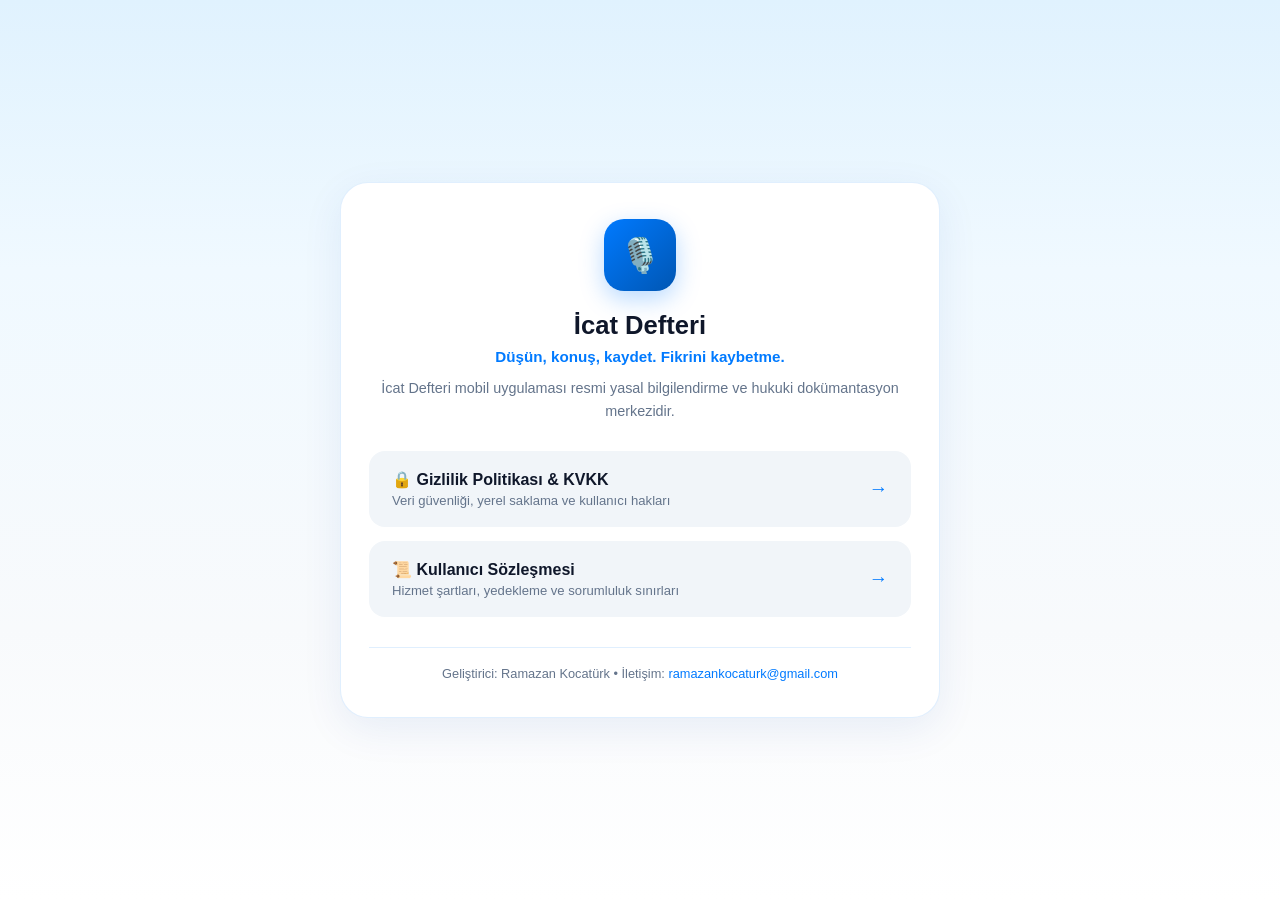
==== index.html @ a253354d "Add files via upload" ====
<!DOCTYPE html>
<html lang="tr">
<head>
    <meta charset="UTF-8">
    <meta name="viewport" content="width=device-width, initial-scale=1.0">
    <title>İcat Defteri – Resmi Bilgilendirme ve Hukuki Metinler</title>
    <style>
        :root {
            --primary: #007AFF;
            --primary-dark: #0056B3;
            --text-main: #0F172A;
            --text-muted: #64748B;
            --bg-page: #F8FAFC;
            --card-bg: #FFFFFF;
            --border: rgba(0, 120, 240, 0.12);
        }
        * { box-sizing: border-box; margin: 0; padding: 0; font-family: -apple-system, BlinkMacSystemFont, 'Segoe UI', Roboto, Helvetica, Arial, sans-serif; }
        body {
            background: linear-gradient(180deg, #E0F2FE 0%, #F0F9FF 30%, #F8FAFC 70%, #FFFFFF 100%);
            color: var(--text-main);
            min-height: 100vh;
            display: flex;
            align-items: center;
            justify-content: center;
            padding: 24px 16px;
        }
        .container {
            max-width: 600px;
            width: 100%;
            background: var(--card-bg);
            border-radius: 28px;
            padding: 36px 28px;
            box-shadow: 0 12px 40px rgba(0, 70, 160, 0.08);
            border: 1px solid var(--border);
            text-align: center;
        }
        .app-badge {
            display: inline-flex;
            align-items: center;
            justify-content: center;
            width: 72px;
            height: 72px;
            border-radius: 20px;
            background: linear-gradient(135deg, #007AFF, #0056B3);
            color: #FFFFFF;
            font-size: 34px;
            margin-bottom: 20px;
            box-shadow: 0 8px 24px rgba(0, 122, 255, 0.28);
        }
        h1 {
            font-size: 1.6rem;
            font-weight: 800;
            color: var(--text-main);
            margin-bottom: 8px;
        }
        .slogan {
            font-size: 0.95rem;
            color: var(--primary);
            font-weight: 600;
            margin-bottom: 12px;
        }
        .desc {
            font-size: 0.9rem;
            color: var(--text-muted);
            line-height: 1.6;
            margin-bottom: 28px;
        }
        .links-grid {
            display: flex;
            flex-direction: column;
            gap: 14px;
            margin-bottom: 30px;
        }
        .doc-card {
            display: flex;
            align-items: center;
            justify-content: space-between;
            padding: 18px 22px;
            background: #F1F5F9;
            border-radius: 16px;
            text-decoration: none;
            color: var(--text-main);
            transition: all 0.2s ease;
            border: 1px solid transparent;
        }
        .doc-card:hover {
            background: #FFFFFF;
            border-color: var(--primary);
            transform: translateY(-2px);
            box-shadow: 0 6px 20px rgba(0, 122, 255, 0.12);
        }
        .doc-info {
            text-align: left;
        }
        .doc-title {
            font-weight: 700;
            font-size: 1rem;
            display: flex;
            align-items: center;
            gap: 8px;
            margin-bottom: 4px;
            color: var(--text-main);
        }
        .doc-sub {
            font-size: 0.82rem;
            color: var(--text-muted);
        }
        .doc-arrow {
            font-size: 1.2rem;
            color: var(--primary);
            font-weight: bold;
        }
        .footer {
            font-size: 0.8rem;
            color: var(--text-muted);
            border-top: 1px solid var(--border);
            padding-top: 18px;
        }
        .footer a {
            color: var(--primary);
            text-decoration: none;
        }
    </style>
</head>
<body>
    <div class="container">
        <div class="app-badge">🎙️</div>
        <h1>İcat Defteri</h1>
        <div class="slogan">Düşün, konuş, kaydet. Fikrini kaybetme.</div>
        <p class="desc">
            İcat Defteri mobil uygulaması resmi yasal bilgilendirme ve hukuki dokümantasyon merkezidir.
        </p>

        <div class="links-grid">
            <a href="privacy.html" class="doc-card">
                <div class="doc-info">
                    <div class="doc-title">🔒 Gizlilik Politikası & KVKK</div>
                    <div class="doc-sub">Veri güvenliği, yerel saklama ve kullanıcı hakları</div>
                </div>
                <div class="doc-arrow">→</div>
            </a>

            <a href="terms.html" class="doc-card">
                <div class="doc-info">
                    <div class="doc-title">📜 Kullanıcı Sözleşmesi</div>
                    <div class="doc-sub">Hizmet şartları, yedekleme ve sorumluluk sınırları</div>
                </div>
                <div class="doc-arrow">→</div>
            </a>
        </div>

        <div class="footer">
            Geliştirici: Ramazan Kocatürk • İletişim: <a href="mailto:ramazankocaturk@gmail.com">ramazankocaturk@gmail.com</a>
        </div>
    </div>
</body>
</html>
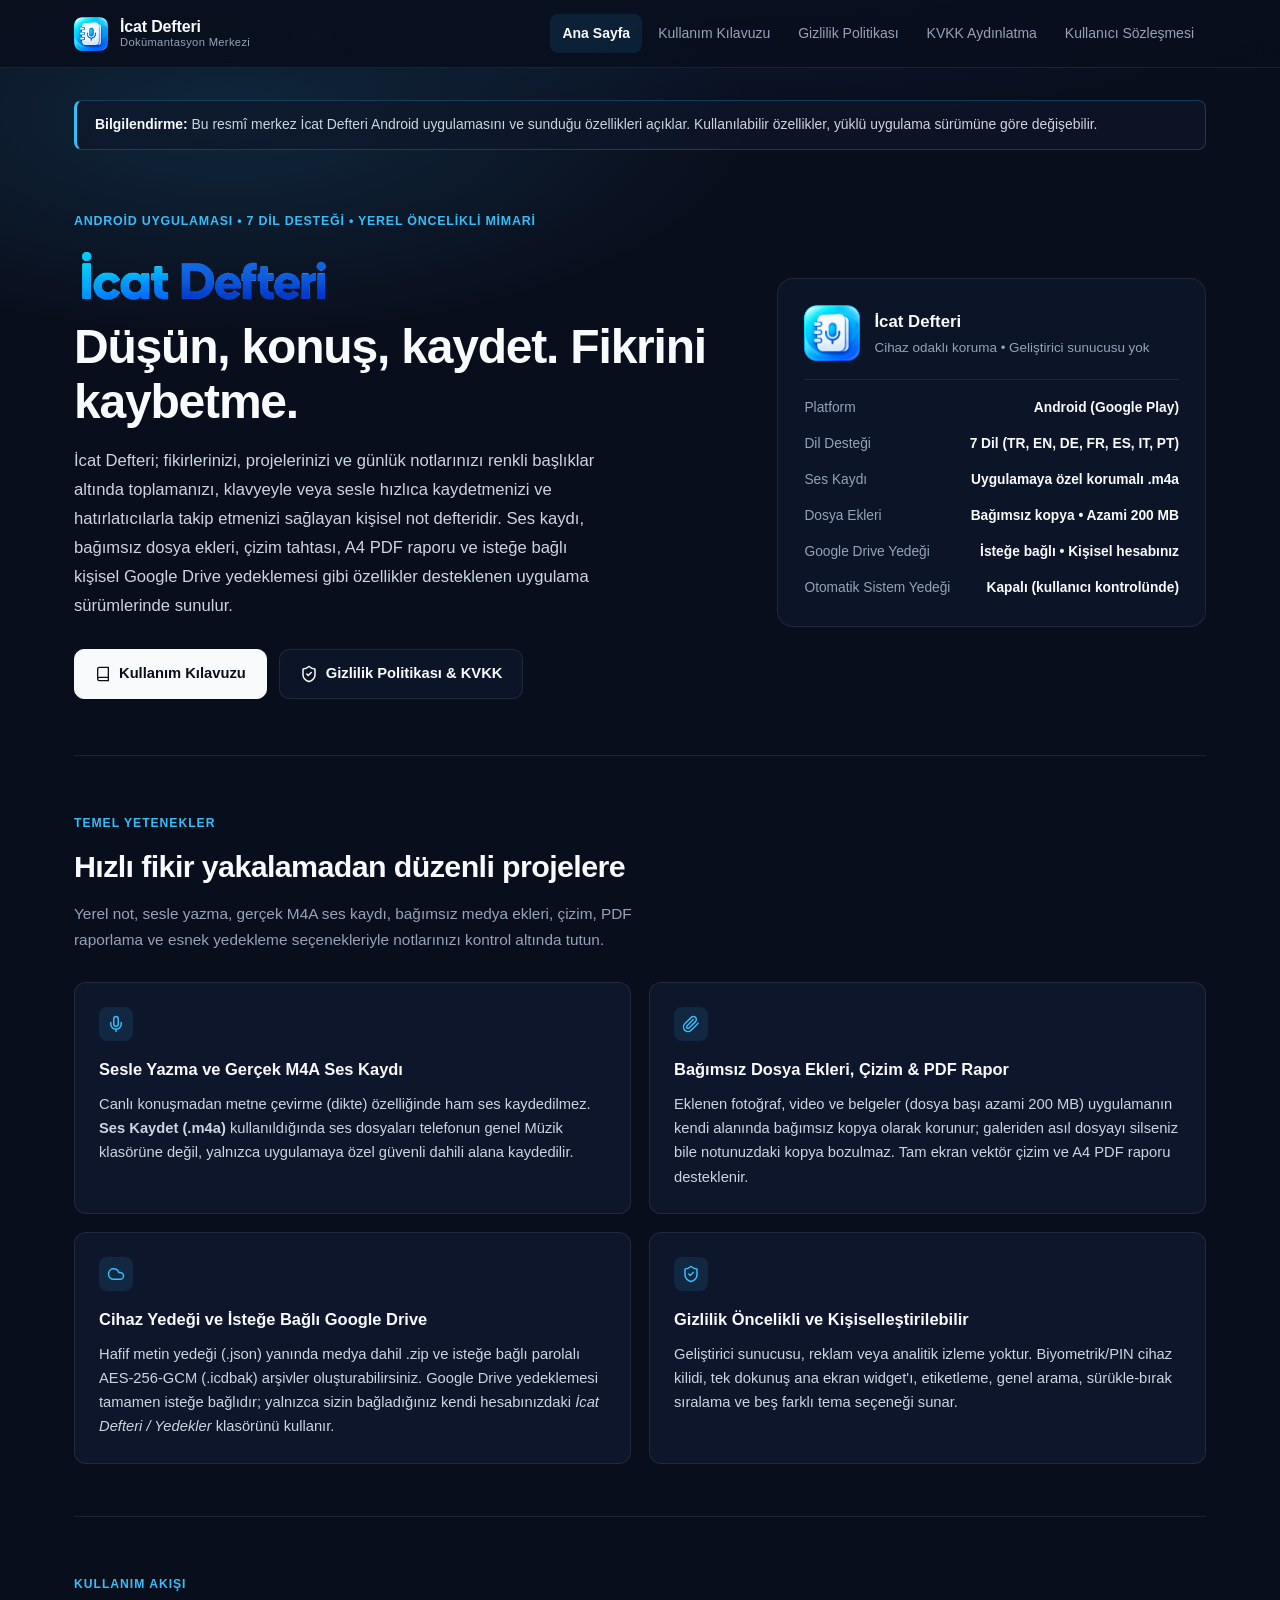
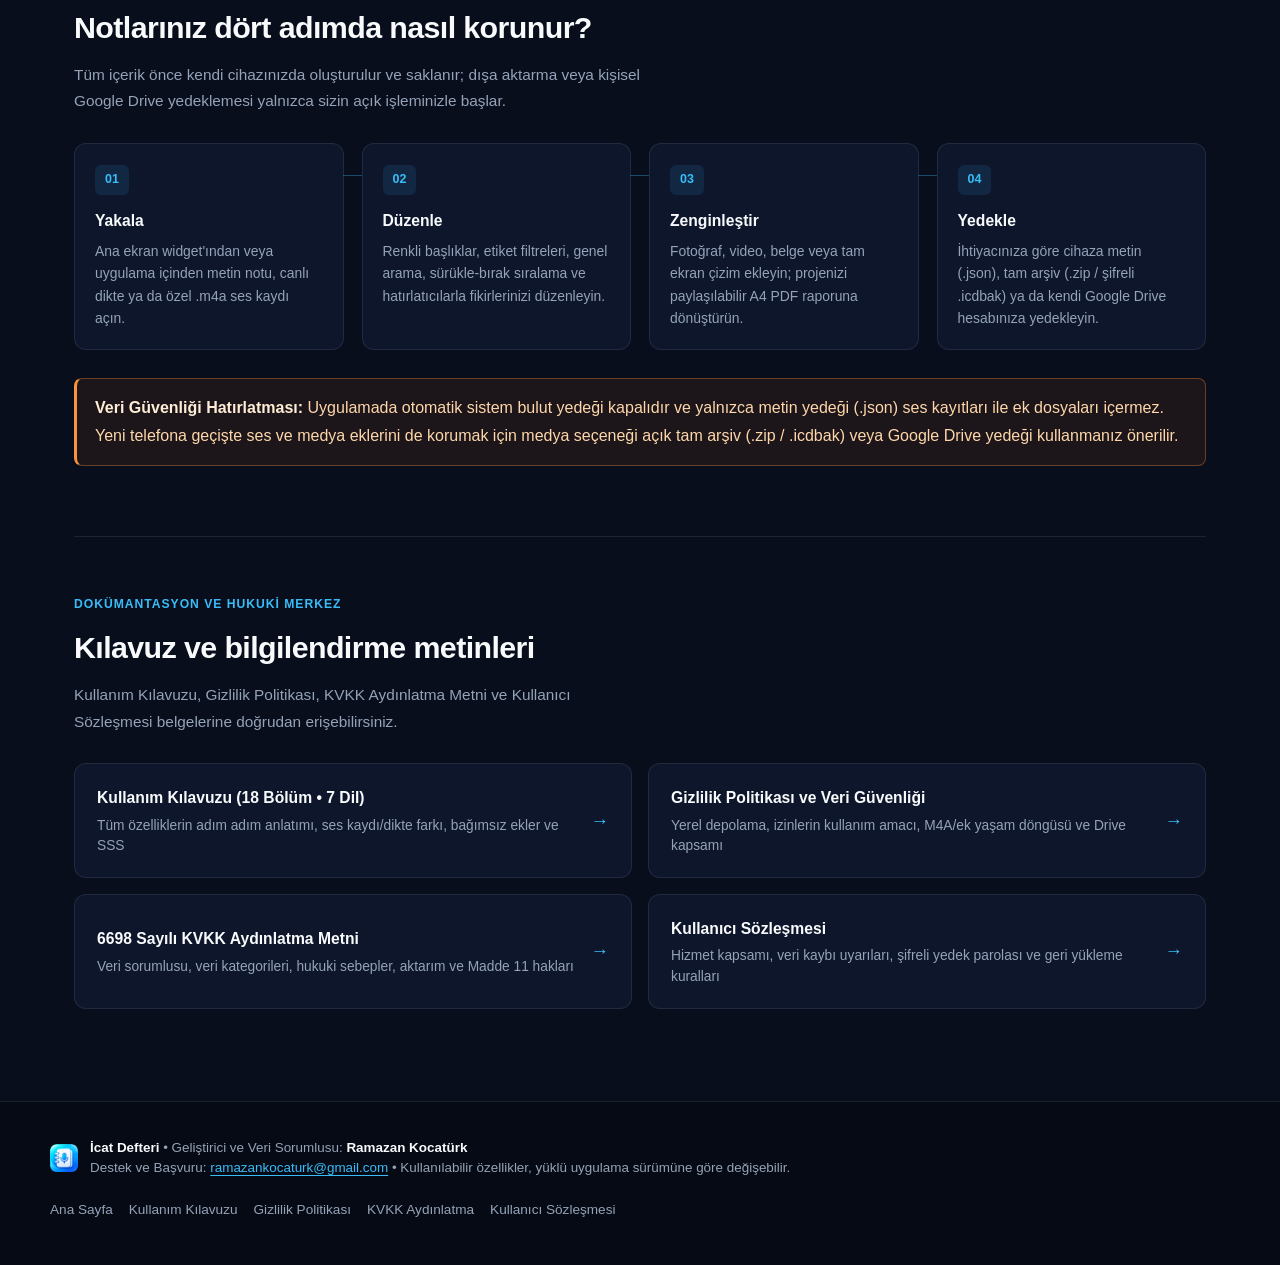
==== commit 8de45b9f: "Add files via upload" ====
--- a/index.html
+++ b/index.html
@@ -3,155 +3,198 @@
 <head>
     <meta charset="UTF-8">
     <meta name="viewport" content="width=device-width, initial-scale=1.0">
-    <title>İcat Defteri – Resmi Bilgilendirme ve Hukuki Metinler</title>
-    <style>
-        :root {
-            --primary: #007AFF;
-            --primary-dark: #0056B3;
-            --text-main: #0F172A;
-            --text-muted: #64748B;
-            --bg-page: #F8FAFC;
-            --card-bg: #FFFFFF;
-            --border: rgba(0, 120, 240, 0.12);
-        }
-        * { box-sizing: border-box; margin: 0; padding: 0; font-family: -apple-system, BlinkMacSystemFont, 'Segoe UI', Roboto, Helvetica, Arial, sans-serif; }
-        body {
-            background: linear-gradient(180deg, #E0F2FE 0%, #F0F9FF 30%, #F8FAFC 70%, #FFFFFF 100%);
-            color: var(--text-main);
-            min-height: 100vh;
-            display: flex;
-            align-items: center;
-            justify-content: center;
-            padding: 24px 16px;
-        }
-        .container {
-            max-width: 600px;
-            width: 100%;
-            background: var(--card-bg);
-            border-radius: 28px;
-            padding: 36px 28px;
-            box-shadow: 0 12px 40px rgba(0, 70, 160, 0.08);
-            border: 1px solid var(--border);
-            text-align: center;
-        }
-        .app-badge {
-            display: inline-flex;
-            align-items: center;
-            justify-content: center;
-            width: 72px;
-            height: 72px;
-            border-radius: 20px;
-            background: linear-gradient(135deg, #007AFF, #0056B3);
-            color: #FFFFFF;
-            font-size: 34px;
-            margin-bottom: 20px;
-            box-shadow: 0 8px 24px rgba(0, 122, 255, 0.28);
-        }
-        h1 {
-            font-size: 1.6rem;
-            font-weight: 800;
-            color: var(--text-main);
-            margin-bottom: 8px;
-        }
-        .slogan {
-            font-size: 0.95rem;
-            color: var(--primary);
-            font-weight: 600;
-            margin-bottom: 12px;
-        }
-        .desc {
-            font-size: 0.9rem;
-            color: var(--text-muted);
-            line-height: 1.6;
-            margin-bottom: 28px;
-        }
-        .links-grid {
-            display: flex;
-            flex-direction: column;
-            gap: 14px;
-            margin-bottom: 30px;
-        }
-        .doc-card {
-            display: flex;
-            align-items: center;
-            justify-content: space-between;
-            padding: 18px 22px;
-            background: #F1F5F9;
-            border-radius: 16px;
-            text-decoration: none;
-            color: var(--text-main);
-            transition: all 0.2s ease;
-            border: 1px solid transparent;
-        }
-        .doc-card:hover {
-            background: #FFFFFF;
-            border-color: var(--primary);
-            transform: translateY(-2px);
-            box-shadow: 0 6px 20px rgba(0, 122, 255, 0.12);
-        }
-        .doc-info {
-            text-align: left;
-        }
-        .doc-title {
-            font-weight: 700;
-            font-size: 1rem;
-            display: flex;
-            align-items: center;
-            gap: 8px;
-            margin-bottom: 4px;
-            color: var(--text-main);
-        }
-        .doc-sub {
-            font-size: 0.82rem;
-            color: var(--text-muted);
-        }
-        .doc-arrow {
-            font-size: 1.2rem;
-            color: var(--primary);
-            font-weight: bold;
-        }
-        .footer {
-            font-size: 0.8rem;
-            color: var(--text-muted);
-            border-top: 1px solid var(--border);
-            padding-top: 18px;
-        }
-        .footer a {
-            color: var(--primary);
-            text-decoration: none;
-        }
-    </style>
+    <title>İcat Defteri – Resmî Uygulama Merkezi, Kullanım Kılavuzu ve Hukuki Belgeler</title>
+    <meta name="description" content="İcat Defteri Android uygulaması resmî kullanım kılavuzu, gizlilik politikası, 6698 sayılı KVKK aydınlatma metni ve kullanıcı sözleşmesi.">
+    <link rel="icon" type="image/png" href="assets/Icat_Defteri_Play-Store_Icon_512.png">
+    <link rel="stylesheet" href="styles.css">
+    <script defer src="site.js"></script>
 </head>
 <body>
-    <div class="container">
-        <div class="app-badge">🎙️</div>
-        <h1>İcat Defteri</h1>
-        <div class="slogan">Düşün, konuş, kaydet. Fikrini kaybetme.</div>
-        <p class="desc">
-            İcat Defteri mobil uygulaması resmi yasal bilgilendirme ve hukuki dokümantasyon merkezidir.
-        </p>
-
-        <div class="links-grid">
+<a class="skip-link" href="#main-content">İçeriğe geç</a>
+<header class="site-header">
+    <div class="header-inner">
+        <a href="index.html" class="brand-link">
+            <img src="assets/Icat_Defteri_Play-Store_Icon_512.png" alt="İcat Defteri Resmî Logosu" class="brand-logo" width="34" height="34">
+            <span class="brand-text-col">
+                <span class="brand-name">İcat Defteri</span>
+                <span class="brand-tag">Dokümantasyon Merkezi</span>
+            </span>
+        </a>
+        <nav class="nav-links" aria-label="Üst Menü">
+            <a href="index.html" aria-current="page">Ana Sayfa</a>
+            <a href="guide.html">Kullanım Kılavuzu</a>
+            <a href="privacy.html">Gizlilik Politikası</a>
+            <a href="kvkk.html">KVKK Aydınlatma</a>
+            <a href="terms.html">Kullanıcı Sözleşmesi</a>
+        </nav>
+        <button type="button" id="mobile-nav-toggle" class="mobile-nav-toggle" aria-expanded="false" aria-controls="mobile-nav-drawer">
+            <span>Menü</span>
+            <span aria-hidden="true">☰</span>
+        </button>
+    </div>
+    <div id="mobile-nav-drawer" class="mobile-nav-drawer" aria-label="Mobil Menü">
+        <a href="index.html" aria-current="page">Ana Sayfa</a>
+        <a href="guide.html">Kullanım Kılavuzu</a>
+        <a href="privacy.html">Gizlilik Politikası</a>
+        <a href="kvkk.html">KVKK Aydınlatma</a>
+        <a href="terms.html">Kullanıcı Sözleşmesi</a>
+    </div>
+</header>
+<main id="main-content" class="page-wrap">
+    <div class="status-notice" role="note">
+        <strong>Bilgilendirme:</strong> Bu resmî merkez İcat Defteri Android uygulamasını ve sunduğu özellikleri açıklar. Kullanılabilir özellikler, yüklü uygulama sürümüne göre değişebilir.
+    </div>
+    
+    <section class="hero-section">
+        <div>
+            <span class="hero-kicker">Android Uygulaması • 7 Dil Desteği • Yerel Öncelikli Mimari</span>
+            <img src="assets/icat-defteri-yazi.png" alt="İcat Defteri" class="hero-wordmark" width="938" height="199">
+            <h1 class="hero-title">Düşün, konuş, kaydet. Fikrini kaybetme.</h1>
+            <p class="hero-subtitle">İcat Defteri; fikirlerinizi, projelerinizi ve günlük notlarınızı renkli başlıklar altında toplamanızı, klavyeyle veya sesle hızlıca kaydetmenizi ve hatırlatıcılarla takip etmenizi sağlayan kişisel not defteridir. Ses kaydı, bağımsız dosya ekleri, çizim tahtası, A4 PDF raporu ve isteğe bağlı kişisel Google Drive yedeklemesi gibi özellikler desteklenen uygulama sürümlerinde sunulur.</p>
+            <div class="hero-actions">
+                <a href="guide.html" class="btn-primary"><svg width="16" height="16" viewBox="0 0 24 24" fill="none" stroke="currentColor" stroke-width="2" stroke-linecap="round" stroke-linejoin="round" aria-hidden="true"><path d="M4 19.5v-15A2.5 2.5 0 0 1 6.5 2H20v20H6.5a2.5 2.5 0 0 1 0-5H20"/></svg> Kullanım Kılavuzu</a>
+                <a href="privacy.html" class="btn-secondary"><svg width="18" height="18" viewBox="0 0 24 24" fill="none" stroke="currentColor" stroke-width="2" stroke-linecap="round" stroke-linejoin="round" aria-hidden="true"><path d="M20 13c0 5-3.5 7.5-7.66 8.95a1 1 0 0 1-.67-.01C7.5 20.5 4 18 4 13V6a1 1 0 0 1 1-1c2 0 4.5-1.2 6.24-2.72a1.17 1.17 0 0 1 1.52 0C14.51 3.81 17 5 19 5a1 1 0 0 1 1 1z"/><path d="m9 12 2 2 4-4"/></svg> Gizlilik Politikası &amp; KVKK</a>
+            </div>
+        </div>
+
+        <aside class="hero-summary-card" aria-label="Uygulama Özet Bilgileri">
+            <div class="summary-brand-row">
+                <img src="assets/Icat_Defteri_Play-Store_Icon_512.png" alt="İcat Defteri Logosu" class="summary-logo" width="512" height="512">
+                <div>
+                    <div class="summary-title">İcat Defteri</div>
+                    <div class="summary-sub">Cihaz odaklı koruma • Geliştirici sunucusu yok</div>
+                </div>
+            </div>
+            <div class="fact-list">
+                <div class="fact-item"><span class="fact-label">Platform</span><span class="fact-val">Android (Google Play)</span></div>
+                <div class="fact-item"><span class="fact-label">Dil Desteği</span><span class="fact-val">7 Dil (TR, EN, DE, FR, ES, IT, PT)</span></div>
+                <div class="fact-item"><span class="fact-label">Ses Kaydı</span><span class="fact-val">Uygulamaya özel korumalı .m4a</span></div>
+                <div class="fact-item"><span class="fact-label">Dosya Ekleri</span><span class="fact-val">Bağımsız kopya • Azami 200 MB</span></div>
+                <div class="fact-item"><span class="fact-label">Google Drive Yedeği</span><span class="fact-val">İsteğe bağlı • Kişisel hesabınız</span></div>
+                <div class="fact-item"><span class="fact-label">Otomatik Sistem Yedeği</span><span class="fact-val">Kapalı (kullanıcı kontrolünde)</span></div>
+            </div>
+        </aside>
+    </section>
+
+    <section class="section-block">
+        <div class="section-header">
+            <span class="section-kicker">Temel Yetenekler</span>
+            <h2>Hızlı fikir yakalamadan düzenli projelere</h2>
+            <p>Yerel not, sesle yazma, gerçek M4A ses kaydı, bağımsız medya ekleri, çizim, PDF raporlama ve esnek yedekleme seçenekleriyle notlarınızı kontrol altında tutun.</p>
+        </div>
+        <div class="feature-grid">
+            <div class="feature-tile">
+                <span class="tile-icon"><svg width="18" height="18" viewBox="0 0 24 24" fill="none" stroke="currentColor" stroke-width="2" stroke-linecap="round" stroke-linejoin="round" aria-hidden="true"><path d="M12 2a3 3 0 0 0-3 3v7a3 3 0 0 0 6 0V5a3 3 0 0 0-3-3Z"/><path d="M19 10v2a7 7 0 0 1-14 0v-2"/><line x1="12" x2="12" y1="19" y2="22"/></svg></span>
+                <h3>Sesle Yazma ve Gerçek M4A Ses Kaydı</h3>
+                <p>Canlı konuşmadan metne çevirme (dikte) özelliğinde ham ses kaydedilmez. <strong>Ses Kaydet (.m4a)</strong> kullanıldığında ses dosyaları telefonun genel Müzik klasörüne değil, yalnızca uygulamaya özel güvenli dahili alana kaydedilir.</p>
+            </div>
+            <div class="feature-tile">
+                <span class="tile-icon"><svg width="18" height="18" viewBox="0 0 24 24" fill="none" stroke="currentColor" stroke-width="2" stroke-linecap="round" stroke-linejoin="round" aria-hidden="true"><path d="m21.44 11.05-9.19 9.19a6 6 0 0 1-8.49-8.49l8.57-8.57A4 4 0 1 1 18 8.84l-8.59 8.57a2 2 0 0 1-2.83-2.83l8.49-8.48"/></svg></span>
+                <h3>Bağımsız Dosya Ekleri, Çizim &amp; PDF Rapor</h3>
+                <p>Eklenen fotoğraf, video ve belgeler (dosya başı azami 200 MB) uygulamanın kendi alanında bağımsız kopya olarak korunur; galeriden asıl dosyayı silseniz bile notunuzdaki kopya bozulmaz. Tam ekran vektör çizim ve A4 PDF raporu desteklenir.</p>
+            </div>
+            <div class="feature-tile">
+                <span class="tile-icon"><svg width="18" height="18" viewBox="0 0 24 24" fill="none" stroke="currentColor" stroke-width="2" stroke-linecap="round" stroke-linejoin="round" aria-hidden="true"><path d="M17.5 19H9a7 7 0 1 1 6.71-9h1.79a4.5 4.5 0 1 1 0 9Z"/></svg></span>
+                <h3>Cihaz Yedeği ve İsteğe Bağlı Google Drive</h3>
+                <p>Hafif metin yedeği (.json) yanında medya dahil .zip ve isteğe bağlı parolalı AES-256-GCM (.icdbak) arşivler oluşturabilirsiniz. Google Drive yedeklemesi tamamen isteğe bağlıdır; yalnızca sizin bağladığınız kendi hesabınızdaki <em>İcat Defteri / Yedekler</em> klasörünü kullanır.</p>
+            </div>
+            <div class="feature-tile">
+                <span class="tile-icon"><svg width="18" height="18" viewBox="0 0 24 24" fill="none" stroke="currentColor" stroke-width="2" stroke-linecap="round" stroke-linejoin="round" aria-hidden="true"><path d="M20 13c0 5-3.5 7.5-7.66 8.95a1 1 0 0 1-.67-.01C7.5 20.5 4 18 4 13V6a1 1 0 0 1 1-1c2 0 4.5-1.2 6.24-2.72a1.17 1.17 0 0 1 1.52 0C14.51 3.81 17 5 19 5a1 1 0 0 1 1 1z"/><path d="m9 12 2 2 4-4"/></svg></span>
+                <h3>Gizlilik Öncelikli ve Kişiselleştirilebilir</h3>
+                <p>Geliştirici sunucusu, reklam veya analitik izleme yoktur. Biyometrik/PIN cihaz kilidi, tek dokunuş ana ekran widget'ı, etiketleme, genel arama, sürükle-bırak sıralama ve beş farklı tema seçeneği sunar.</p>
+            </div>
+        </div>
+    </section>
+
+    <section class="section-block">
+        <div class="section-header">
+            <span class="section-kicker">Kullanım Akışı</span>
+            <h2>Notlarınız dört adımda nasıl korunur?</h2>
+            <p>Tüm içerik önce kendi cihazınızda oluşturulur ve saklanır; dışa aktarma veya kişisel Google Drive yedeklemesi yalnızca sizin açık işleminizle başlar.</p>
+        </div>
+        <div class="process-flow">
+            <div class="process-step">
+                <span class="step-num">01</span>
+                <h3>Yakala</h3>
+                <p>Ana ekran widget'ından veya uygulama içinden metin notu, canlı dikte ya da özel .m4a ses kaydı açın.</p>
+            </div>
+            <div class="process-step">
+                <span class="step-num">02</span>
+                <h3>Düzenle</h3>
+                <p>Renkli başlıklar, etiket filtreleri, genel arama, sürükle-bırak sıralama ve hatırlatıcılarla fikirlerinizi düzenleyin.</p>
+            </div>
+            <div class="process-step">
+                <span class="step-num">03</span>
+                <h3>Zenginleştir</h3>
+                <p>Fotoğraf, video, belge veya tam ekran çizim ekleyin; projenizi paylaşılabilir A4 PDF raporuna dönüştürün.</p>
+            </div>
+            <div class="process-step">
+                <span class="step-num">04</span>
+                <h3>Yedekle</h3>
+                <p>İhtiyacınıza göre cihaza metin (.json), tam arşiv (.zip / şifreli .icdbak) ya da kendi Google Drive hesabınıza yedekleyin.</p>
+            </div>
+        </div>
+
+        <div class="warning-box" style="margin-top: 28px;">
+            <strong>Veri Güvenliği Hatırlatması:</strong> Uygulamada otomatik sistem bulut yedeği kapalıdır ve yalnızca metin yedeği (.json) ses kayıtları ile ek dosyaları içermez. Yeni telefona geçişte ses ve medya eklerini de korumak için medya seçeneği açık tam arşiv (.zip / .icdbak) veya Google Drive yedeği kullanmanız önerilir.
+        </div>
+    </section>
+
+    <section class="section-block" style="border-bottom: none; padding-bottom: 12px;">
+        <div class="section-header">
+            <span class="section-kicker">Dokümantasyon ve Hukuki Merkez</span>
+            <h2>Kılavuz ve bilgilendirme metinleri</h2>
+            <p>Kullanım Kılavuzu, Gizlilik Politikası, KVKK Aydınlatma Metni ve Kullanıcı Sözleşmesi belgelerine doğrudan erişebilirsiniz.</p>
+        </div>
+        <div class="docs-hub-grid">
+            <a href="guide.html" class="doc-card">
+                <div>
+                    <div class="doc-card-title">Kullanım Kılavuzu (18 Bölüm • 7 Dil)</div>
+                    <div class="doc-card-sub">Tüm özelliklerin adım adım anlatımı, ses kaydı/dikte farkı, bağımsız ekler ve SSS</div>
+                </div>
+                <span class="doc-card-arrow" aria-hidden="true">→</span>
+            </a>
             <a href="privacy.html" class="doc-card">
-                <div class="doc-info">
-                    <div class="doc-title">🔒 Gizlilik Politikası & KVKK</div>
-                    <div class="doc-sub">Veri güvenliği, yerel saklama ve kullanıcı hakları</div>
-                </div>
-                <div class="doc-arrow">→</div>
-            </a>
-
+                <div>
+                    <div class="doc-card-title">Gizlilik Politikası ve Veri Güvenliği</div>
+                    <div class="doc-card-sub">Yerel depolama, izinlerin kullanım amacı, M4A/ek yaşam döngüsü ve Drive kapsamı</div>
+                </div>
+                <span class="doc-card-arrow" aria-hidden="true">→</span>
+            </a>
+            <a href="kvkk.html" class="doc-card">
+                <div>
+                    <div class="doc-card-title">6698 Sayılı KVKK Aydınlatma Metni</div>
+                    <div class="doc-card-sub">Veri sorumlusu, veri kategorileri, hukuki sebepler, aktarım ve Madde 11 hakları</div>
+                </div>
+                <span class="doc-card-arrow" aria-hidden="true">→</span>
+            </a>
             <a href="terms.html" class="doc-card">
-                <div class="doc-info">
-                    <div class="doc-title">📜 Kullanıcı Sözleşmesi</div>
-                    <div class="doc-sub">Hizmet şartları, yedekleme ve sorumluluk sınırları</div>
-                </div>
-                <div class="doc-arrow">→</div>
-            </a>
-        </div>
-
-        <div class="footer">
-            Geliştirici: Ramazan Kocatürk • İletişim: <a href="mailto:ramazankocaturk@gmail.com">ramazankocaturk@gmail.com</a>
-        </div>
-    </div>
+                <div>
+                    <div class="doc-card-title">Kullanıcı Sözleşmesi</div>
+                    <div class="doc-card-sub">Hizmet kapsamı, veri kaybı uyarıları, şifreli yedek parolası ve geri yükleme kuralları</div>
+                </div>
+                <span class="doc-card-arrow" aria-hidden="true">→</span>
+            </a>
+        </div>
+    </section>
+</main>
+<footer class="site-footer">
+    <div class="footer-inner">
+        <div class="footer-brand">
+            <img src="assets/Icat_Defteri_Play-Store_Icon_512.png" alt="İcat Defteri Logosu" class="footer-logo" width="28" height="28">
+            <div class="footer-meta">
+                <div><strong>İcat Defteri</strong> • Geliştirici ve Veri Sorumlusu: <strong>Ramazan Kocatürk</strong></div>
+                <div>Destek ve Başvuru: <a href="mailto:ramazankocaturk@gmail.com">ramazankocaturk@gmail.com</a> • Kullanılabilir özellikler, yüklü uygulama sürümüne göre değişebilir.</div>
+            </div>
+        </div>
+        <nav class="footer-links" aria-label="Alt Menü">
+            <a href="index.html">Ana Sayfa</a>
+            <a href="guide.html">Kullanım Kılavuzu</a>
+            <a href="privacy.html">Gizlilik Politikası</a>
+            <a href="kvkk.html">KVKK Aydınlatma</a>
+            <a href="terms.html">Kullanıcı Sözleşmesi</a>
+        </nav>
+    </div>
+</footer>
 </body>
 </html>
--- a/styles.css
+++ b/styles.css
@@ -0,0 +1,913 @@
+:root {
+    --bg-canvas: #090E1C;
+    --bg-surface: #0E162B;
+    --bg-surface-2: #121D36;
+    --border-subtle: rgba(148, 163, 184, 0.14);
+    --border-hover: rgba(56, 189, 248, 0.35);
+    --text-primary: #F8FAFC;
+    --text-body: #CBD5E1;
+    --text-muted: #94A3B8;
+    --accent: #38BDF8;
+    --accent-teal: #2DD4BF;
+    --accent-blue: #007AFF;
+    --warn-bg: rgba(249, 115, 22, 0.08);
+    --warn-border: rgba(251, 146, 60, 0.35);
+    --warn-text: #FED7AA;
+    --status-bg: rgba(15, 23, 42, 0.72);
+    --status-border: rgba(56, 189, 248, 0.24);
+    --radius-lg: 16px;
+    --radius-md: 12px;
+    --radius-sm: 8px;
+    --header-h: 68px;
+    --max-w: 1180px;
+}
+
+*, *::before, *::after {
+    box-sizing: border-box;
+    margin: 0;
+    padding: 0;
+}
+
+html {
+    scroll-behavior: smooth;
+    background-color: var(--bg-canvas);
+    color: var(--text-primary);
+    font-family: -apple-system, BlinkMacSystemFont, "Segoe UI", Roboto, "Helvetica Neue", Arial, sans-serif;
+    -webkit-font-smoothing: antialiased;
+}
+
+body {
+    min-height: 100vh;
+    background-color: var(--bg-canvas);
+    background-image:
+        radial-gradient(1200px 480px at 58% -6%, rgba(37, 99, 235, 0.24), transparent 62%),
+        radial-gradient(900px 380px at 18% 4%, rgba(56, 189, 248, 0.14), transparent 58%);
+    background-repeat: no-repeat;
+    color: var(--text-body);
+    line-height: 1.74;
+    overflow-x: hidden;
+}
+
+a {
+    color: var(--accent);
+    text-decoration-thickness: 1px;
+    text-underline-offset: 3px;
+}
+
+a:hover {
+    color: #7DD3FC;
+}
+
+:focus-visible {
+    outline: 2px solid var(--accent-teal);
+    outline-offset: 3px;
+    border-radius: 6px;
+}
+
+.skip-link {
+    position: absolute;
+    left: -9999px;
+    top: 8px;
+    z-index: 2000;
+    background: var(--text-primary);
+    color: var(--bg-canvas);
+    font-weight: 700;
+    padding: 10px 16px;
+    border-radius: 8px;
+    text-decoration: none;
+}
+
+.skip-link:focus {
+    left: 16px;
+}
+
+/* Sticky Top Navigation */
+.site-header {
+    position: sticky;
+    top: 0;
+    z-index: 1000;
+    height: var(--header-h);
+    background: rgba(9, 14, 28, 0.86);
+    backdrop-filter: blur(14px);
+    -webkit-backdrop-filter: blur(14px);
+    border-bottom: 1px solid var(--border-subtle);
+}
+
+.header-inner {
+    max-width: var(--max-w);
+    height: 100%;
+    margin: 0 auto;
+    padding: 0 24px;
+    display: flex;
+    align-items: center;
+    justify-content: space-between;
+    gap: 24px;
+}
+
+.brand-link {
+    display: inline-flex;
+    align-items: center;
+    gap: 12px;
+    text-decoration: none;
+    color: var(--text-primary);
+    flex-shrink: 0;
+}
+
+.brand-logo {
+    width: 34px;
+    height: 34px;
+    object-fit: contain;
+    display: block;
+    border-radius: 8px;
+}
+
+.brand-text-col {
+    display: flex;
+    flex-direction: column;
+    line-height: 1.15;
+}
+
+.brand-name {
+    font-size: 1rem;
+    font-weight: 700;
+    letter-spacing: -0.01em;
+    color: var(--text-primary);
+}
+
+.brand-tag {
+    font-size: 0.7rem;
+    color: var(--text-muted);
+    font-weight: 500;
+    letter-spacing: 0.03em;
+}
+
+.nav-links {
+    display: flex;
+    align-items: center;
+    gap: 4px;
+}
+
+.nav-links a {
+    color: var(--text-muted);
+    text-decoration: none;
+    font-size: 0.875rem;
+    font-weight: 500;
+    padding: 7px 12px;
+    border-radius: 8px;
+    transition: color 0.15s ease, background-color 0.15s ease;
+    white-space: nowrap;
+}
+
+.nav-links a:hover {
+    color: var(--text-primary);
+    background: rgba(255, 255, 255, 0.04);
+}
+
+.nav-links a[aria-current="page"] {
+    color: var(--text-primary);
+    background: rgba(56, 189, 248, 0.1);
+    font-weight: 600;
+}
+
+.mobile-nav-toggle {
+    display: none;
+    align-items: center;
+    gap: 8px;
+    background: var(--bg-surface);
+    color: var(--text-primary);
+    border: 1px solid var(--border-subtle);
+    border-radius: 8px;
+    padding: 7px 12px;
+    font-size: 0.85rem;
+    font-weight: 600;
+    cursor: pointer;
+}
+
+.mobile-nav-drawer {
+    display: none;
+    background: #0B1122;
+    border-bottom: 1px solid var(--border-subtle);
+    padding: 12px 24px 18px;
+}
+
+.mobile-nav-drawer.open {
+    display: flex;
+    flex-direction: column;
+    gap: 4px;
+}
+
+.mobile-nav-drawer a {
+    color: var(--text-body);
+    text-decoration: none;
+    padding: 10px 12px;
+    border-radius: 8px;
+    font-size: 0.92rem;
+    font-weight: 500;
+}
+
+.mobile-nav-drawer a[aria-current="page"] {
+    color: var(--accent);
+    background: rgba(56, 189, 248, 0.08);
+    font-weight: 600;
+}
+
+/* Main Container & Release Status Notice */
+.page-wrap {
+    max-width: var(--max-w);
+    margin: 0 auto;
+    padding: 32px 24px 80px;
+}
+
+.status-notice {
+    background: var(--status-bg);
+    border: 1px solid var(--status-border);
+    border-left: 3px solid var(--accent);
+    color: var(--text-body);
+    padding: 13px 18px;
+    border-radius: var(--radius-sm);
+    font-size: 0.87rem;
+    line-height: 1.58;
+    margin-bottom: 40px;
+}
+
+.status-notice strong {
+    color: var(--text-primary);
+}
+
+/* Minimalist Editorial Hero */
+.hero-section {
+    position: relative;
+    padding: 16px 0 56px;
+    display: grid;
+    grid-template-columns: minmax(0, 1.3fr) minmax(280px, 0.85fr);
+    gap: 48px;
+    align-items: center;
+    border-bottom: 1px solid var(--border-subtle);
+}
+
+.hero-kicker {
+    display: inline-block;
+    color: var(--accent);
+    font-size: 0.78rem;
+    font-weight: 600;
+    letter-spacing: 0.06em;
+    text-transform: uppercase;
+    margin-bottom: 16px;
+}
+
+.hero-wordmark {
+    display: block;
+    width: min(260px, 72%);
+    height: auto;
+    object-fit: contain;
+    margin-bottom: 16px;
+}
+
+.hero-title {
+    font-size: clamp(2.05rem, 4vw, 3rem);
+    font-weight: 800;
+    line-height: 1.14;
+    letter-spacing: -0.025em;
+    color: var(--text-primary);
+    margin-bottom: 18px;
+}
+
+.hero-subtitle {
+    font-size: 1.04rem;
+    color: var(--text-body);
+    max-width: 58ch;
+    margin-bottom: 28px;
+}
+
+.hero-actions {
+    display: flex;
+    flex-wrap: wrap;
+    gap: 12px;
+}
+
+.btn-primary {
+    display: inline-flex;
+    align-items: center;
+    gap: 8px;
+    padding: 11px 20px;
+    border-radius: 10px;
+    background: #F8FAFC;
+    color: #090E1C;
+    font-weight: 600;
+    font-size: 0.92rem;
+    text-decoration: none;
+    border: 1px solid #F8FAFC;
+    transition: background-color 0.15s ease, transform 0.15s ease;
+}
+
+.btn-primary:hover {
+    color: #090E1C;
+    background: #E2E8F0;
+    transform: translateY(-1px);
+}
+
+.btn-secondary {
+    display: inline-flex;
+    align-items: center;
+    gap: 8px;
+    padding: 11px 20px;
+    border-radius: 10px;
+    background: rgba(14, 22, 43, 0.85);
+    color: var(--text-primary);
+    font-weight: 600;
+    font-size: 0.92rem;
+    text-decoration: none;
+    border: 1px solid var(--border-subtle);
+    transition: border-color 0.15s ease, background-color 0.15s ease;
+}
+
+.btn-secondary:hover {
+    color: var(--accent);
+    border-color: var(--border-hover);
+    background: var(--bg-surface-2);
+}
+
+.hero-summary-card {
+    background: rgba(14, 22, 43, 0.78);
+    border: 1px solid var(--border-subtle);
+    border-radius: var(--radius-lg);
+    padding: 26px;
+}
+
+.summary-brand-row {
+    display: flex;
+    align-items: center;
+    gap: 14px;
+    padding-bottom: 18px;
+    margin-bottom: 16px;
+    border-bottom: 1px solid var(--border-subtle);
+}
+
+.summary-logo {
+    width: 56px;
+    height: 56px;
+    object-fit: contain;
+    border-radius: 12px;
+    flex-shrink: 0;
+}
+
+.summary-title {
+    font-size: 1.05rem;
+    font-weight: 700;
+    color: var(--text-primary);
+}
+
+.summary-sub {
+    font-size: 0.84rem;
+    color: var(--text-muted);
+}
+
+.fact-list {
+    display: grid;
+    gap: 12px;
+}
+
+.fact-item {
+    display: flex;
+    align-items: baseline;
+    justify-content: space-between;
+    gap: 14px;
+    font-size: 0.86rem;
+}
+
+.fact-label {
+    color: var(--text-muted);
+}
+
+.fact-val {
+    color: var(--text-primary);
+    font-weight: 600;
+    text-align: right;
+}
+
+/* Home Sections */
+.section-block {
+    padding: 52px 0;
+    border-bottom: 1px solid var(--border-subtle);
+}
+
+.section-header {
+    max-width: 64ch;
+    margin-bottom: 28px;
+}
+
+.section-kicker {
+    display: inline-block;
+    color: var(--accent);
+    font-size: 0.76rem;
+    font-weight: 700;
+    letter-spacing: 0.08em;
+    text-transform: uppercase;
+    margin-bottom: 6px;
+}
+
+.section-header h2 {
+    font-size: clamp(1.4rem, 2.4vw, 1.9rem);
+    font-weight: 700;
+    letter-spacing: -0.02em;
+    color: var(--text-primary);
+    margin-bottom: 8px;
+}
+
+.section-header p {
+    color: var(--text-muted);
+    font-size: 0.96rem;
+}
+
+/* Minimalist Feature Grid */
+.feature-grid {
+    display: grid;
+    grid-template-columns: repeat(2, minmax(0, 1fr));
+    gap: 18px;
+}
+
+.feature-tile {
+    background: var(--bg-surface);
+    border: 1px solid var(--border-subtle);
+    border-radius: var(--radius-md);
+    padding: 24px;
+    transition: border-color 0.16s ease;
+}
+
+.feature-tile:hover {
+    border-color: var(--border-hover);
+}
+
+.tile-icon {
+    display: inline-flex;
+    align-items: center;
+    justify-content: center;
+    width: 34px;
+    height: 34px;
+    border-radius: 8px;
+    background: rgba(56, 189, 248, 0.1);
+    color: var(--accent);
+    margin-bottom: 14px;
+}
+
+.feature-tile h3 {
+    font-size: 1.03rem;
+    font-weight: 600;
+    color: var(--text-primary);
+    margin-bottom: 8px;
+}
+
+.feature-tile p {
+    font-size: 0.92rem;
+    color: var(--text-body);
+    line-height: 1.65;
+}
+
+/* Clean Numbered Flow */
+.process-flow {
+    display: grid;
+    grid-template-columns: repeat(4, minmax(0, 1fr));
+    gap: 18px;
+}
+
+.process-step {
+    background: var(--bg-surface);
+    border: 1px solid var(--border-subtle);
+    border-radius: var(--radius-md);
+    padding: 20px;
+    position: relative;
+}
+
+.process-step::after {
+    content: "";
+    position: absolute;
+    top: 31px;
+    right: -19px;
+    width: 19px;
+    height: 1px;
+    background: rgba(56, 189, 248, 0.35);
+}
+
+.process-step:last-child::after {
+    display: none;
+}
+
+.step-num {
+    display: inline-flex;
+    align-items: center;
+    justify-content: center;
+    font-size: 0.78rem;
+    font-weight: 700;
+    color: var(--accent);
+    padding: 4px 10px;
+    border-radius: 6px;
+    background: rgba(56, 189, 248, 0.1);
+    margin-bottom: 12px;
+}
+
+.process-step h3 {
+    font-size: 0.98rem;
+    font-weight: 600;
+    color: var(--text-primary);
+    margin-bottom: 6px;
+}
+
+.process-step p {
+    font-size: 0.87rem;
+    color: var(--text-muted);
+    line-height: 1.6;
+}
+
+/* Doc Hub Cards */
+.docs-hub-grid {
+    display: grid;
+    grid-template-columns: repeat(2, minmax(0, 1fr));
+    gap: 16px;
+}
+
+.doc-card {
+    display: flex;
+    align-items: center;
+    justify-content: space-between;
+    gap: 16px;
+    padding: 20px 22px;
+    background: var(--bg-surface);
+    border: 1px solid var(--border-subtle);
+    border-radius: var(--radius-md);
+    text-decoration: none;
+    color: var(--text-primary);
+    transition: border-color 0.16s ease, background-color 0.16s ease;
+}
+
+.doc-card:hover {
+    background: var(--bg-surface-2);
+    border-color: var(--border-hover);
+}
+
+.doc-card-title {
+    font-size: 0.98rem;
+    font-weight: 600;
+    color: var(--text-primary);
+    margin-bottom: 4px;
+}
+
+.doc-card-sub {
+    font-size: 0.86rem;
+    color: var(--text-muted);
+    line-height: 1.5;
+}
+
+.doc-card-arrow {
+    color: var(--accent);
+    font-size: 1.15rem;
+    flex-shrink: 0;
+}
+
+/* Clean Reference-Inspired Left Rail Documentation Layout */
+.docs-layout {
+    display: grid;
+    grid-template-columns: 268px minmax(0, 1fr);
+    gap: 44px;
+    align-items: start;
+}
+
+.docs-sidebar {
+    position: sticky;
+    top: calc(var(--header-h) + 24px);
+    padding: 6px 0;
+    max-height: calc(100vh - var(--header-h) - 48px);
+    overflow-y: auto;
+}
+
+.sidebar-title {
+    font-size: 0.78rem;
+    font-weight: 700;
+    color: var(--text-primary);
+    padding: 0 0 12px 14px;
+    margin-bottom: 8px;
+}
+
+.toc-list {
+    list-style: none;
+    display: flex;
+    flex-direction: column;
+    border-left: 1px solid var(--border-subtle);
+}
+
+.toc-list a {
+    display: block;
+    padding: 7px 12px 7px 14px;
+    margin-left: -1px;
+    font-size: 0.84rem;
+    line-height: 1.4;
+    color: var(--text-muted);
+    text-decoration: none;
+    border-left: 2px solid transparent;
+    transition: color 0.14s ease, border-color 0.14s ease;
+}
+
+.toc-list a:hover {
+    color: var(--text-primary);
+}
+
+.toc-list a.active {
+    color: var(--accent);
+    border-left-color: var(--accent);
+    font-weight: 600;
+}
+
+/* Mobile TOC Accordion */
+.mobile-toc {
+    display: none;
+    margin-bottom: 24px;
+    background: var(--bg-surface);
+    border: 1px solid var(--border-subtle);
+    border-radius: var(--radius-md);
+    overflow: hidden;
+}
+
+.mobile-toc-btn {
+    width: 100%;
+    padding: 13px 16px;
+    background: transparent;
+    border: none;
+    color: var(--text-primary);
+    font-size: 0.9rem;
+    font-weight: 600;
+    display: flex;
+    align-items: center;
+    justify-content: space-between;
+    cursor: pointer;
+}
+
+.mobile-toc-panel {
+    display: none;
+    border-top: 1px solid var(--border-subtle);
+    padding: 10px 14px 14px;
+    max-height: 55vh;
+    overflow-y: auto;
+}
+
+.mobile-toc-panel.open {
+    display: block;
+}
+
+/* Editorial Document Prose */
+.doc-article {
+    min-width: 0;
+}
+
+.doc-header-block {
+    padding-bottom: 26px;
+    margin-bottom: 28px;
+    border-bottom: 1px solid var(--border-subtle);
+}
+
+.doc-badge {
+    display: inline-block;
+    color: var(--accent);
+    font-size: 0.78rem;
+    font-weight: 600;
+    letter-spacing: 0.04em;
+    margin-bottom: 10px;
+}
+
+.doc-article h1 {
+    font-size: clamp(1.65rem, 3vw, 2.25rem);
+    font-weight: 800;
+    line-height: 1.22;
+    letter-spacing: -0.02em;
+    color: var(--text-primary);
+    margin-bottom: 8px;
+}
+
+.doc-meta {
+    font-size: 0.88rem;
+    color: var(--text-muted);
+    margin-bottom: 14px;
+}
+
+.lang-bar {
+    display: flex;
+    flex-wrap: wrap;
+    gap: 8px;
+    margin-top: 16px;
+}
+
+.lang-btn {
+    padding: 6px 13px;
+    border-radius: 8px;
+    border: 1px solid var(--border-subtle);
+    background: var(--bg-surface);
+    color: var(--text-body);
+    font-size: 0.83rem;
+    font-weight: 500;
+    cursor: pointer;
+    transition: all 0.14s ease;
+}
+
+.lang-btn:hover {
+    color: var(--text-primary);
+    border-color: var(--border-hover);
+}
+
+.lang-btn.active, .lang-btn[aria-pressed="true"] {
+    background: #F8FAFC;
+    color: #090E1C;
+    border-color: #F8FAFC;
+    font-weight: 600;
+}
+
+.doc-section {
+    padding: 26px 28px;
+    background: var(--bg-surface);
+    border: 1px solid var(--border-subtle);
+    border-radius: var(--radius-md);
+    margin-bottom: 16px;
+    scroll-margin-top: calc(var(--header-h) + 22px);
+}
+
+.doc-section h2 {
+    font-size: 1.15rem;
+    font-weight: 700;
+    color: var(--text-primary);
+    margin-bottom: 12px;
+}
+
+.doc-prose {
+    max-width: 72ch;
+}
+
+.doc-section p, .doc-section li {
+    color: var(--text-body);
+    font-size: 0.96rem;
+    line-height: 1.76;
+    margin-bottom: 10px;
+}
+
+.doc-section ul {
+    padding-left: 20px;
+    margin: 10px 0 12px;
+}
+
+.doc-section li strong, .doc-section p strong {
+    color: var(--text-primary);
+}
+
+code {
+    background: rgba(56, 189, 248, 0.1);
+    border: 1px solid rgba(56, 189, 248, 0.2);
+    color: #7DD3FC;
+    padding: 2px 6px;
+    border-radius: 5px;
+    font-size: 0.86em;
+    font-family: ui-monospace, SFMono-Regular, Menlo, Consolas, monospace;
+    word-break: break-word;
+}
+
+.highlight-box {
+    background: rgba(56, 189, 248, 0.07);
+    border: 1px solid rgba(56, 189, 248, 0.22);
+    border-left: 3px solid var(--accent);
+    border-radius: var(--radius-sm);
+    padding: 15px 18px;
+    margin: 14px 0;
+}
+
+.highlight-box p {
+    margin: 0;
+    color: #E0F2FE;
+}
+
+.warning-box {
+    background: var(--warn-bg);
+    border: 1px solid var(--warn-border);
+    border-left: 3px solid #FB923C;
+    border-radius: var(--radius-sm);
+    padding: 15px 18px;
+    margin: 18px 0;
+    color: var(--warn-text);
+}
+
+.warning-box strong {
+    color: #FFEDD5;
+}
+
+/* Footer */
+.site-footer {
+    border-top: 1px solid var(--border-subtle);
+    background: #060A14;
+    padding: 36px 24px 44px;
+}
+
+.footer-inner {
+    max-width: var(--max-w);
+    margin: 0 auto;
+    display: flex;
+    flex-wrap: wrap;
+    align-items: center;
+    justify-content: space-between;
+    gap: 20px;
+}
+
+.footer-brand {
+    display: flex;
+    align-items: center;
+    gap: 12px;
+}
+
+.footer-logo {
+    width: 28px;
+    height: 28px;
+    object-fit: contain;
+    border-radius: 6px;
+}
+
+.footer-meta {
+    font-size: 0.84rem;
+    color: var(--text-muted);
+    line-height: 1.5;
+}
+
+.footer-meta strong {
+    color: var(--text-primary);
+}
+
+.footer-links {
+    display: flex;
+    flex-wrap: wrap;
+    gap: 16px;
+    font-size: 0.85rem;
+}
+
+.footer-links a {
+    color: var(--text-muted);
+    text-decoration: none;
+}
+
+.footer-links a:hover {
+    color: var(--accent);
+}
+
+/* Responsive Breakpoints */
+@media (max-width: 960px) {
+    .hero-section {
+        grid-template-columns: 1fr;
+        gap: 32px;
+    }
+
+    .process-flow {
+        grid-template-columns: repeat(2, minmax(0, 1fr));
+    }
+
+    .process-step:nth-child(2)::after {
+        display: none;
+    }
+
+    .docs-layout {
+        grid-template-columns: 1fr;
+        gap: 0;
+    }
+
+    .docs-sidebar {
+        display: none;
+    }
+
+    .mobile-toc {
+        display: block;
+    }
+}
+
+@media (max-width: 820px) {
+    .nav-links {
+        display: none;
+    }
+
+    .mobile-nav-toggle {
+        display: inline-flex;
+    }
+}
+
+@media (max-width: 640px) {
+    .page-wrap {
+        padding: 20px 16px 52px;
+    }
+
+    .header-inner {
+        padding: 0 16px;
+    }
+
+    .feature-grid,
+    .docs-hub-grid,
+    .process-flow {
+        grid-template-columns: 1fr;
+    }
+
+    .process-step::after {
+        display: none;
+    }
+
+    .doc-section {
+        padding: 20px 18px;
+    }
+}
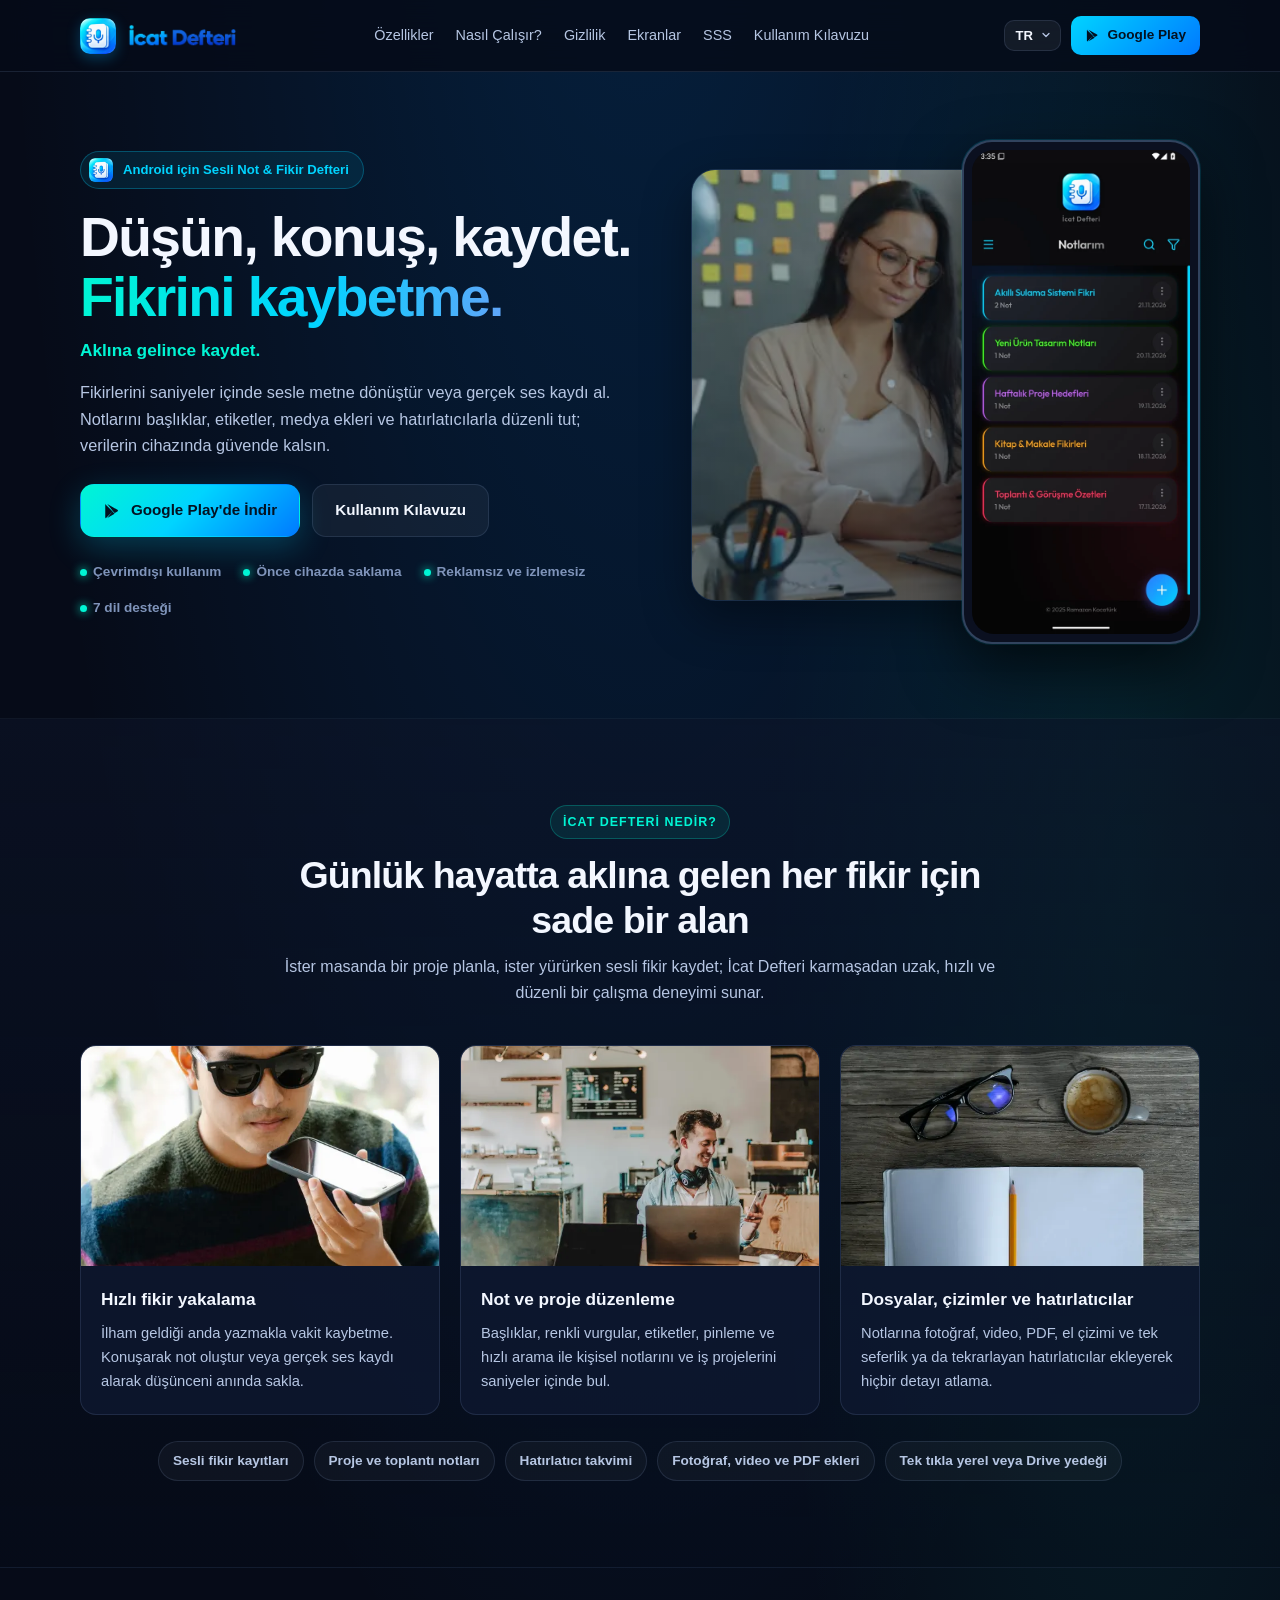
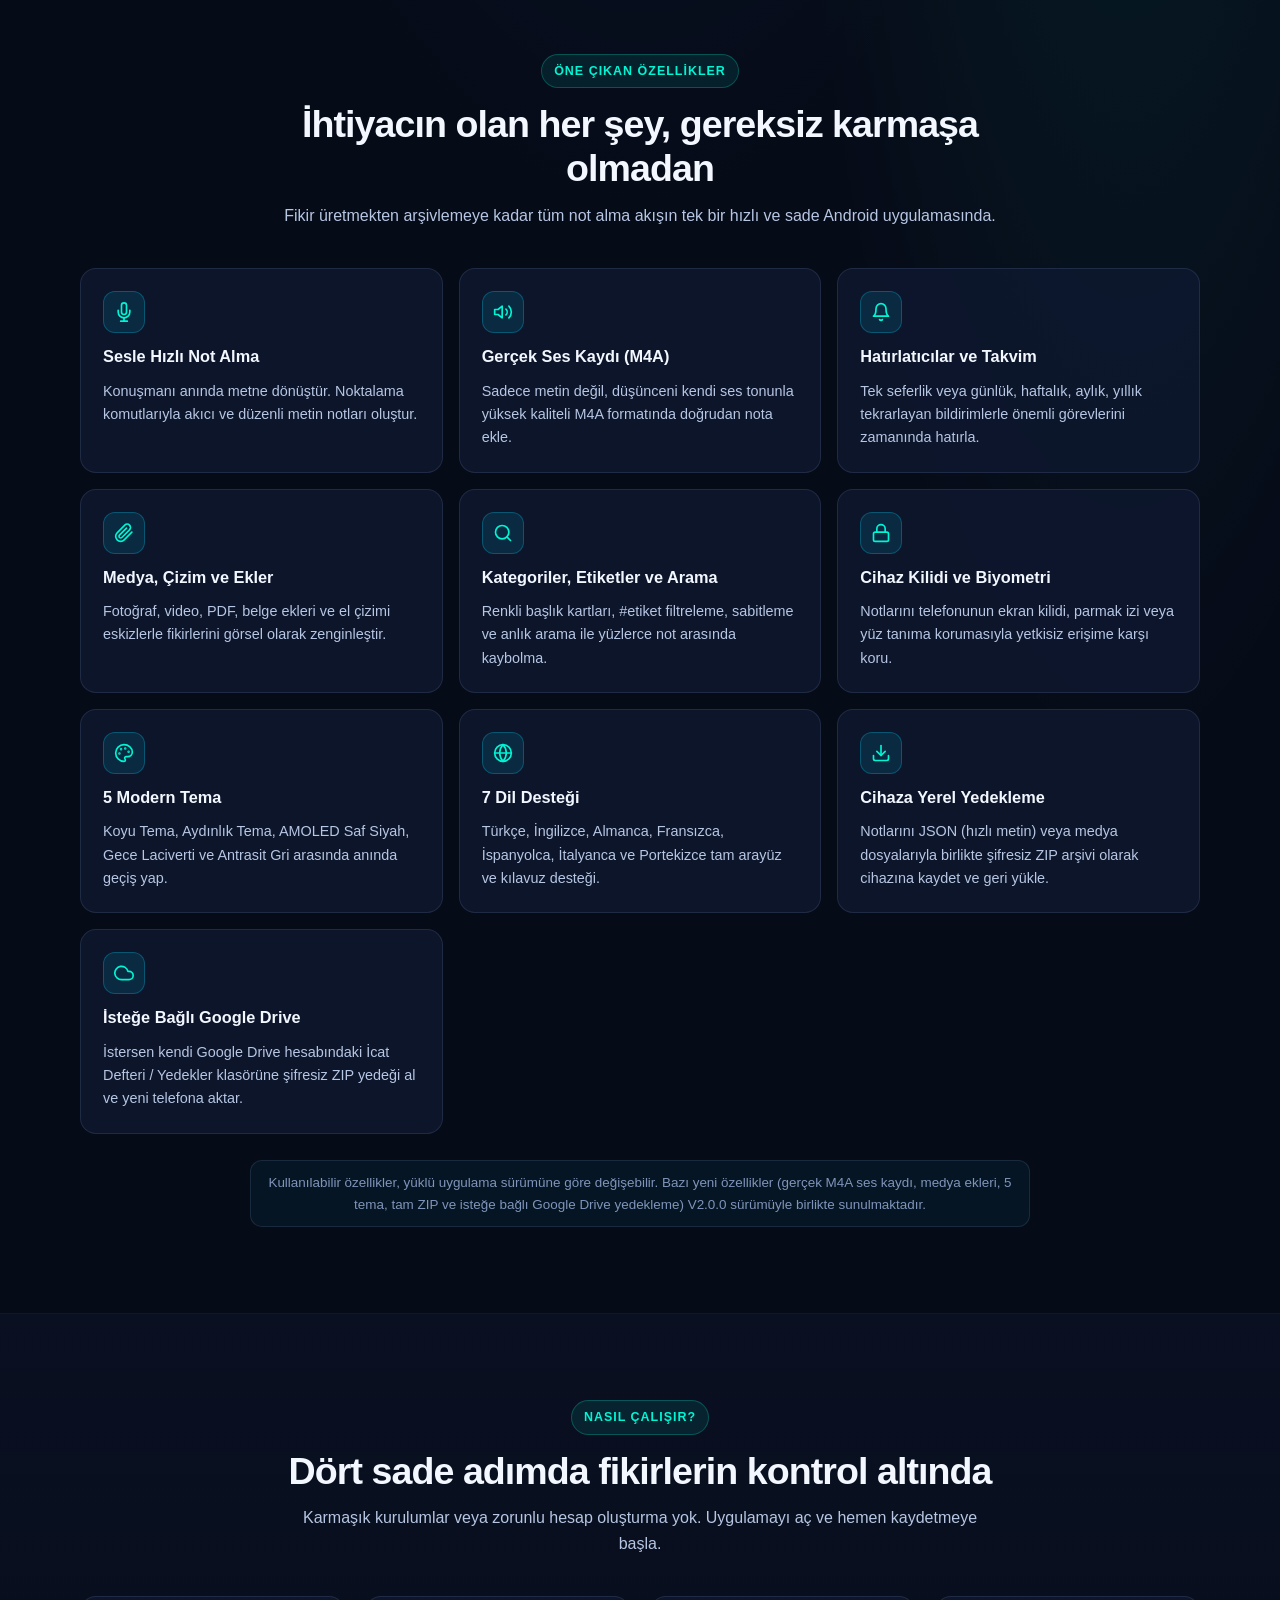
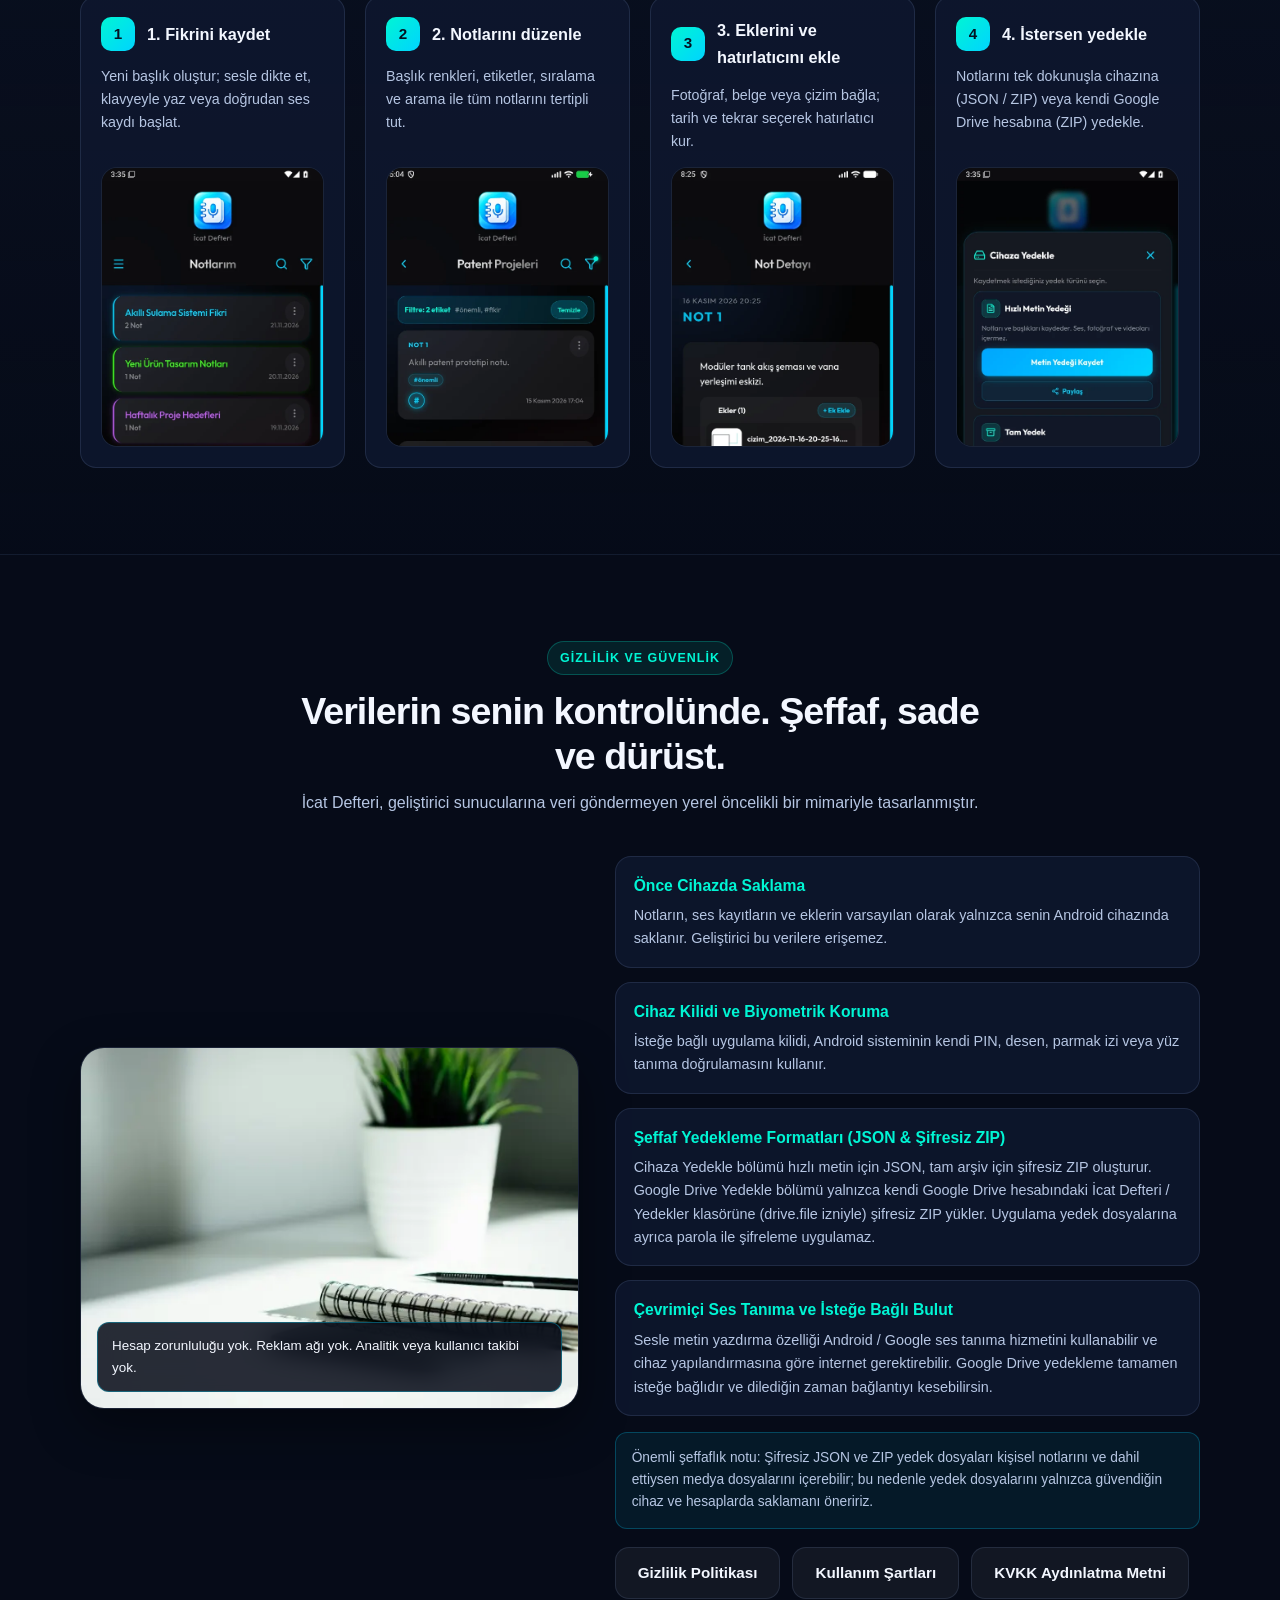
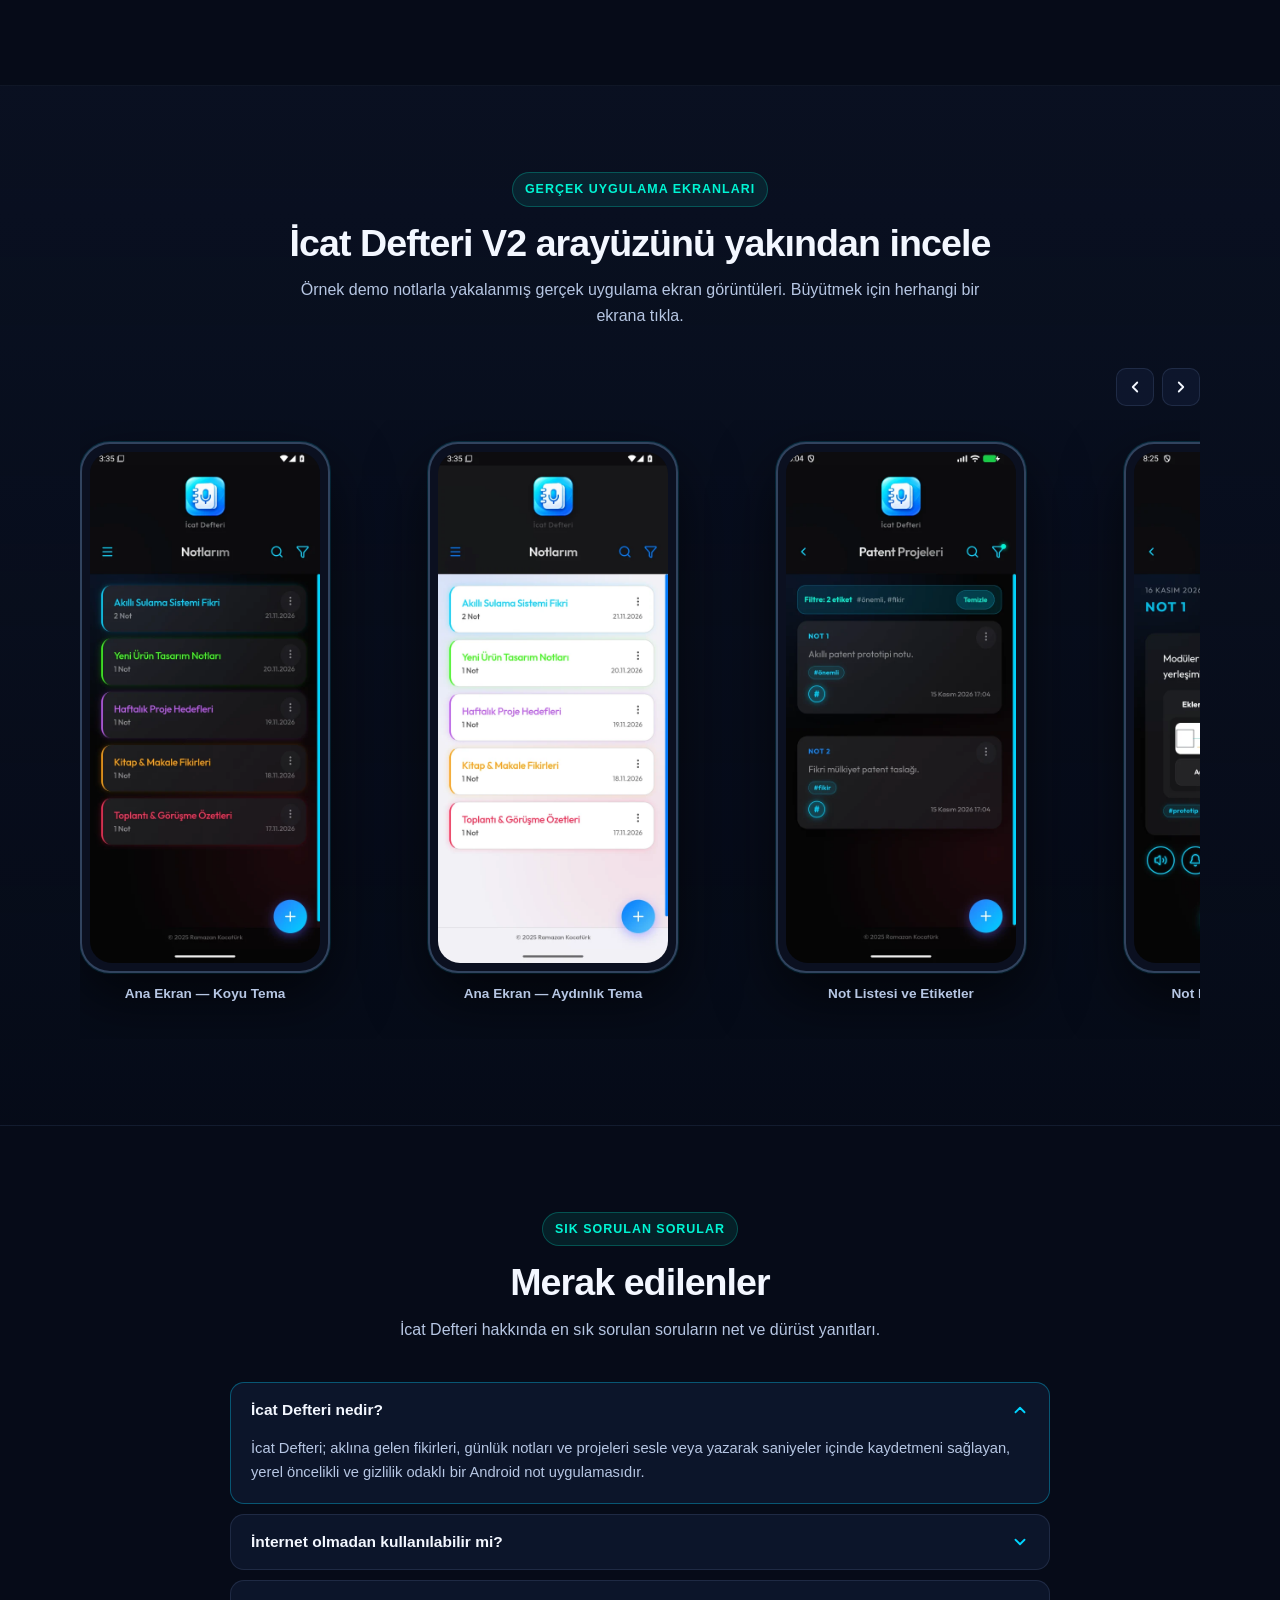
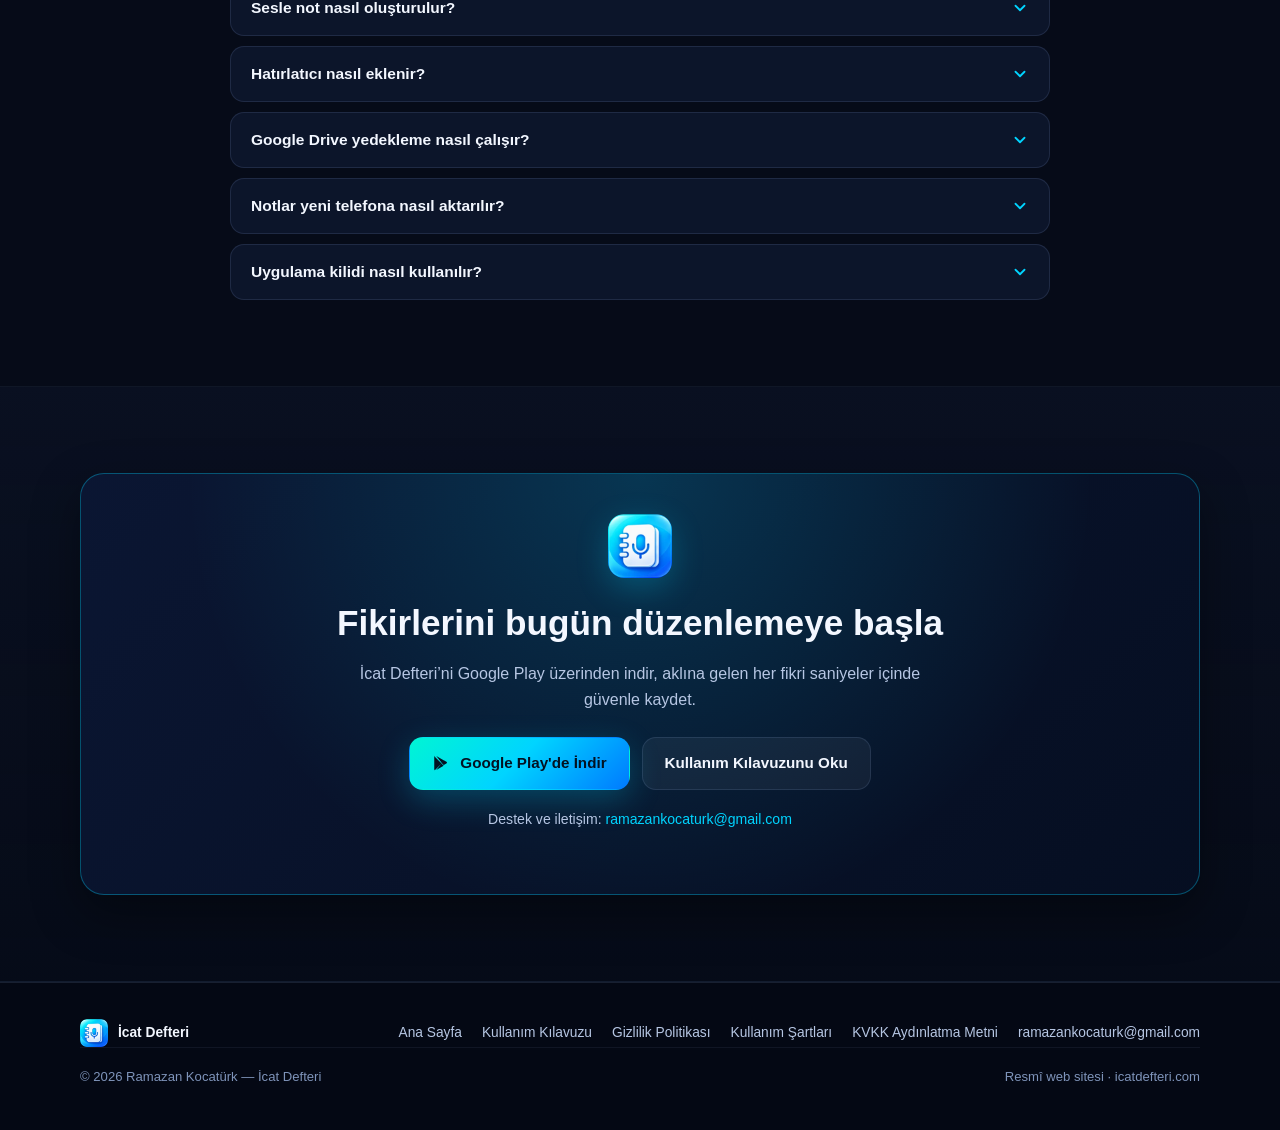
==== commit 679ffa51: "Publish Icat Defteri V2 professional website" ====
--- a/index.html
+++ b/index.html
@@ -1,200 +1,595 @@
 <!DOCTYPE html>
 <html lang="tr">
 <head>
-    <meta charset="UTF-8">
-    <meta name="viewport" content="width=device-width, initial-scale=1.0">
-    <title>İcat Defteri – Resmî Uygulama Merkezi, Kullanım Kılavuzu ve Hukuki Belgeler</title>
-    <meta name="description" content="İcat Defteri Android uygulaması resmî kullanım kılavuzu, gizlilik politikası, 6698 sayılı KVKK aydınlatma metni ve kullanıcı sözleşmesi.">
-    <link rel="icon" type="image/png" href="assets/Icat_Defteri_Play-Store_Icon_512.png">
-    <link rel="stylesheet" href="styles.css">
-    <script defer src="site.js"></script>
+  <meta charset="UTF-8">
+  <meta name="viewport" content="width=device-width, initial-scale=1.0">
+  <title>İcat Defteri — Düşün, konuş, kaydet. Fikrini kaybetme.</title>
+  <meta name="description" content="Aklına gelince kaydet. Sesli not alma, gerçek ses kaydı, hatırlatıcılar, medya ekleri, cihaz kilidi ve isteğe bağlı yedekleme sunan Android not uygulaması.">
+  <meta name="theme-color" content="#060b18">
+  <link rel="canonical" href="https://icatdefteri.com/">
+  <link rel="icon" type="image/png" href="assets/Icat_Defteri_Play-Store_Icon_512.png">
+  <link rel="apple-touch-icon" href="assets/Icat_Defteri_Play-Store_Icon_512.png">
+
+  <!-- Open Graph / Social Sharing -->
+  <meta property="og:type" content="website">
+  <meta property="og:site_name" content="İcat Defteri">
+  <meta property="og:title" content="İcat Defteri — Düşün, konuş, kaydet. Fikrini kaybetme.">
+  <meta property="og:description" content="Aklına gelince kaydet. Gizlilik odaklı, yerel öncelikli sesli not, hatırlatıcı ve fikir defteri uygulaması.">
+  <meta property="og:url" content="https://icatdefteri.com/">
+  <meta property="og:image" content="https://icatdefteri.com/assets/photo-workspace-woman.webp">
+  <meta name="twitter:card" content="summary_large_image">
+  <meta name="twitter:title" content="İcat Defteri — Düşün, konuş, kaydet. Fikrini kaybetme.">
+  <meta name="twitter:description" content="Aklına gelince kaydet. Sesli not, gerçek ses kaydı, hatırlatıcılar ve şeffaf yedekleme.">
+  <meta name="twitter:image" content="https://icatdefteri.com/assets/photo-workspace-woman.webp">
+
+  <link rel="stylesheet" href="styles.css">
 </head>
-<body>
-<a class="skip-link" href="#main-content">İçeriğe geç</a>
-<header class="site-header">
-    <div class="header-inner">
-        <a href="index.html" class="brand-link">
-            <img src="assets/Icat_Defteri_Play-Store_Icon_512.png" alt="İcat Defteri Resmî Logosu" class="brand-logo" width="34" height="34">
-            <span class="brand-text-col">
-                <span class="brand-name">İcat Defteri</span>
-                <span class="brand-tag">Dokümantasyon Merkezi</span>
-            </span>
+<body data-page="home">
+  <a class="skip-link" href="#main-content" data-i18n="skip_main">Ana içeriğe geç</a>
+
+  <!-- ==================== HEADER ==================== -->
+  <header class="site-header">
+    <div class="container header-inner">
+      <a class="brand-link" href="index.html" aria-label="İcat Defteri Ana Sayfa">
+        <img class="brand-icon" src="assets/icon-192.webp" alt="İcat Defteri simgesi" width="36" height="36">
+        <img class="brand-wordmark" src="assets/wordmark.webp" alt="İcat Defteri" width="113" height="24">
+      </a>
+
+      <nav class="nav-desktop" aria-label="Ana menü">
+        <a href="#features" data-i18n="nav_features">Özellikler</a>
+        <a href="#how-it-works" data-i18n="nav_how">Nasıl Çalışır?</a>
+        <a href="#privacy" data-i18n="nav_privacy">Gizlilik</a>
+        <a href="#screenshots" data-i18n="nav_screens">Ekranlar</a>
+        <a href="#faq" data-i18n="nav_faq">SSS</a>
+        <a href="guide.html" data-i18n="nav_guide">Kullanım Kılavuzu</a>
+      </nav>
+
+      <div class="header-actions">
+        <select id="site-lang-select" class="lang-select" aria-label="Site dilini seçin" data-i18n-aria="lang_aria">
+          <option value="tr">TR</option>
+          <option value="en">EN</option>
+          <option value="de">DE</option>
+          <option value="fr">FR</option>
+          <option value="es">ES</option>
+          <option value="it">IT</option>
+          <option value="pt">PT</option>
+        </select>
+
+        <a class="btn-header-cta" href="https://play.google.com/store/apps/details?id=com.rkocaturk.icatdefteri" target="_blank" rel="noopener noreferrer">
+          <svg width="15" height="15" viewBox="0 0 24 24" fill="currentColor" aria-hidden="true"><path d="M3.6 2.4c-.3.3-.6.9-.6 1.6v16c0 .7.3 1.3.6 1.6l.1.1 9-9v-.2l-9-9-.1-.1zm12 12.1l-3-3v-.2l3-3 .1.1 3.5 2c1 .6 1 1.5 0 2.1l-3.5 2-.1 0zm-9.9 6.8l9.8-5.6-2.9-2.9-6.9 8.5zm9.8-13L5.7 2.7l6.9 8.5 2.9-2.9z"/></svg>
+          <span data-i18n="nav_cta">Google Play</span>
         </a>
-        <nav class="nav-links" aria-label="Üst Menü">
-            <a href="index.html" aria-current="page">Ana Sayfa</a>
-            <a href="guide.html">Kullanım Kılavuzu</a>
-            <a href="privacy.html">Gizlilik Politikası</a>
-            <a href="kvkk.html">KVKK Aydınlatma</a>
-            <a href="terms.html">Kullanıcı Sözleşmesi</a>
+
+        <button id="mobile-menu-toggle" class="mobile-toggle" type="button" aria-expanded="false" aria-controls="mobile-drawer" aria-label="Menüyü aç veya kapat" data-i18n-aria="menu_aria">
+          <svg width="20" height="20" viewBox="0 0 24 24" fill="none" stroke="currentColor" stroke-width="2.2" stroke-linecap="round" aria-hidden="true"><line x1="3" y1="6" x2="21" y2="6"/><line x1="3" y1="12" x2="21" y2="12"/><line x1="3" y1="18" x2="21" y2="18"/></svg>
+        </button>
+      </div>
+    </div>
+  </header>
+
+  <nav id="mobile-drawer" class="mobile-drawer" aria-label="Mobil menü">
+    <a href="#features" data-i18n="nav_features">Özellikler</a>
+    <a href="#how-it-works" data-i18n="nav_how">Nasıl Çalışır?</a>
+    <a href="#privacy" data-i18n="nav_privacy">Gizlilik</a>
+    <a href="#screenshots" data-i18n="nav_screens">Ekranlar</a>
+    <a href="#faq" data-i18n="nav_faq">SSS</a>
+    <a href="guide.html" data-i18n="nav_guide">Kullanım Kılavuzu</a>
+    <a class="btn-primary" href="https://play.google.com/store/apps/details?id=com.rkocaturk.icatdefteri" target="_blank" rel="noopener noreferrer" data-i18n="hero_cta_play">Google Play'de İndir</a>
+  </nav>
+
+  <main id="main-content">
+    <!-- ==================== A. HERO ==================== -->
+    <section class="hero">
+      <div class="container hero-grid">
+        <div>
+          <div class="hero-brand-pill">
+            <img src="assets/icon-192.webp" alt="" width="24" height="24">
+            <span data-i18n="hero_pill">Android için Sesli Not &amp; Fikir Defteri</span>
+          </div>
+
+          <h1 class="hero-title">
+            <span data-i18n="hero_h1_main">Düşün, konuş, kaydet.</span><br>
+            <span class="hero-title-accent" data-i18n="hero_h1_accent">Fikrini kaybetme.</span>
+          </h1>
+
+          <p class="hero-tagline" data-i18n="hero_tagline">Aklına gelince kaydet.</p>
+
+          <p class="hero-desc" data-i18n="hero_desc">
+            Fikirlerini saniyeler içinde sesle metne dönüştür veya gerçek ses kaydı al. Notlarını başlıklar, etiketler, medya ekleri ve hatırlatıcılarla düzenli tut; verilerin cihazında güvende kalsın.
+          </p>
+
+          <div class="hero-cta-row">
+            <a class="btn-primary" href="https://play.google.com/store/apps/details?id=com.rkocaturk.icatdefteri" target="_blank" rel="noopener noreferrer">
+              <svg width="18" height="18" viewBox="0 0 24 24" fill="currentColor" aria-hidden="true"><path d="M3.6 2.4c-.3.3-.6.9-.6 1.6v16c0 .7.3 1.3.6 1.6l.1.1 9-9v-.2l-9-9-.1-.1zm12 12.1l-3-3v-.2l3-3 .1.1 3.5 2c1 .6 1 1.5 0 2.1l-3.5 2-.1 0zm-9.9 6.8l9.8-5.6-2.9-2.9-6.9 8.5zm9.8-13L5.7 2.7l6.9 8.5 2.9-2.9z"/></svg>
+              <span data-i18n="hero_cta_play">Google Play'de İndir</span>
+            </a>
+            <a class="btn-secondary" href="guide.html" data-i18n="hero_cta_guide">Kullanım Kılavuzu</a>
+          </div>
+
+          <div class="hero-trust-list">
+            <span><i class="hero-trust-dot" aria-hidden="true"></i><b data-i18n="trust_offline">Çevrimdışı kullanım</b></span>
+            <span><i class="hero-trust-dot" aria-hidden="true"></i><b data-i18n="trust_local">Önce cihazda saklama</b></span>
+            <span><i class="hero-trust-dot" aria-hidden="true"></i><b data-i18n="trust_noads">Reklamsız ve izlemesiz</b></span>
+            <span><i class="hero-trust-dot" aria-hidden="true"></i><b data-i18n="trust_langs">7 dil desteği</b></span>
+          </div>
+        </div>
+
+        <div class="hero-stage">
+          <div class="hero-photo-frame">
+            <img
+              src="assets/photo-workspace-woman.webp"
+              srcset="assets/photo-workspace-woman-sm.webp 640w, assets/photo-workspace-woman.webp 1200w"
+              sizes="(max-width: 899px) 92vw, 430px"
+              width="1200"
+              height="675"
+              fetchpriority="high"
+              alt="Çalışma masasında defter ve telefonla fikirlerini düzenleyen kullanıcı">
+          </div>
+          <div class="hero-phone-wrap">
+            <div class="phone-frame">
+              <img
+                src="assets/screen-home-dark.webp"
+                width="540"
+                height="1200"
+                fetchpriority="high"
+                alt="İcat Defteri V2 ana ekranı — koyu temada renkli fikir başlıkları">
+            </div>
+          </div>
+        </div>
+      </div>
+    </section>
+
+    <!-- ==================== B. İCAT DEFTERİ NEDİR? ==================== -->
+    <section id="about" class="section section-alt">
+      <div class="container">
+        <div class="section-header reveal">
+          <span class="eyebrow" data-i18n="about_eyebrow">İcat Defteri Nedir?</span>
+          <h2 class="section-title" data-i18n="about_title">Günlük hayatta aklına gelen her fikir için sade bir alan</h2>
+          <p class="section-subtitle" data-i18n="about_sub">İster masanda bir proje planla, ister yürürken sesli fikir kaydet; İcat Defteri karmaşadan uzak, hızlı ve düzenli bir çalışma deneyimi sunar.</p>
+        </div>
+
+        <div class="photo-cards-grid">
+          <article class="photo-card reveal">
+            <div class="photo-card-media">
+              <img
+                src="assets/photo-voice-record.webp"
+                srcset="assets/photo-voice-record-sm.webp 540w, assets/photo-voice-record.webp 900w"
+                sizes="(max-width: 899px) 92vw, 360px"
+                width="900"
+                height="1350"
+                loading="lazy"
+                alt="Telefonuna konuşarak hızlı sesli not kaydeden kullanıcı">
+            </div>
+            <div class="photo-card-body">
+              <h3 data-i18n="about_c1_title">Hızlı fikir yakalama</h3>
+              <p data-i18n="about_c1_desc">İlham geldiği anda yazmakla vakit kaybetme. Konuşarak not oluştur veya gerçek ses kaydı alarak düşünceni anında sakla.</p>
+            </div>
+          </article>
+
+          <article class="photo-card reveal">
+            <div class="photo-card-media">
+              <img
+                src="assets/photo-cafe-creative.webp"
+                srcset="assets/photo-cafe-creative-sm.webp 640w, assets/photo-cafe-creative.webp 1200w"
+                sizes="(max-width: 899px) 92vw, 360px"
+                width="1200"
+                height="765"
+                loading="lazy"
+                alt="Yaratıcı çalışma ortamında telefonuyla proje notlarını düzenleyen profesyonel">
+            </div>
+            <div class="photo-card-body">
+              <h3 data-i18n="about_c2_title">Not ve proje düzenleme</h3>
+              <p data-i18n="about_c2_desc">Başlıklar, renkli vurgular, etiketler, pinleme ve hızlı arama ile kişisel notlarını ve iş projelerini saniyeler içinde bul.</p>
+            </div>
+          </article>
+
+          <article class="photo-card reveal">
+            <div class="photo-card-media">
+              <img
+                src="assets/photo-notebook-coffee.webp"
+                srcset="assets/photo-notebook-coffee-sm.webp 640w, assets/photo-notebook-coffee.webp 1200w"
+                sizes="(max-width: 899px) 92vw, 360px"
+                width="1200"
+                height="800"
+                loading="lazy"
+                alt="Ahşap çalışma masasında açık defter, kalem ve kahve ile planlama ortamı">
+            </div>
+            <div class="photo-card-body">
+              <h3 data-i18n="about_c3_title">Dosyalar, çizimler ve hatırlatıcılar</h3>
+              <p data-i18n="about_c3_desc">Notlarına fotoğraf, video, PDF, el çizimi ve tek seferlik ya da tekrarlayan hatırlatıcılar ekleyerek hiçbir detayı atlama.</p>
+            </div>
+          </article>
+        </div>
+
+        <div class="usecase-pills reveal">
+          <span class="usecase-pill" data-i18n="pill_1">Sesli fikir kayıtları</span>
+          <span class="usecase-pill" data-i18n="pill_2">Proje ve toplantı notları</span>
+          <span class="usecase-pill" data-i18n="pill_3">Hatırlatıcı takvimi</span>
+          <span class="usecase-pill" data-i18n="pill_4">Fotoğraf, video ve PDF ekleri</span>
+          <span class="usecase-pill" data-i18n="pill_5">Tek tıkla yerel veya Drive yedeği</span>
+        </div>
+      </div>
+    </section>
+
+    <!-- ==================== C. ÖNE ÇIKAN ÖZELLİKLER ==================== -->
+    <section id="features" class="section">
+      <div class="container">
+        <div class="section-header reveal">
+          <span class="eyebrow" data-i18n="feat_eyebrow">Öne Çıkan Özellikler</span>
+          <h2 class="section-title" data-i18n="feat_title">İhtiyacın olan her şey, gereksiz karmaşa olmadan</h2>
+          <p class="section-subtitle" data-i18n="feat_sub">Fikir üretmekten arşivlemeye kadar tüm not alma akışın tek bir hızlı ve sade Android uygulamasında.</p>
+        </div>
+
+        <div class="features-grid">
+          <article class="feature-card reveal">
+            <div class="feature-icon" aria-hidden="true"><svg width="20" height="20" viewBox="0 0 24 24" fill="none" stroke="currentColor" stroke-width="2" stroke-linecap="round" stroke-linejoin="round"><path d="M12 1a3 3 0 0 0-3 3v8a3 3 0 0 0 6 0V4a3 3 0 0 0-3-3z"/><path d="M19 10v2a7 7 0 0 1-14 0v-2"/><line x1="12" y1="19" x2="12" y2="23"/><line x1="8" y1="23" x2="16" y2="23"/></svg></div>
+            <h3 data-i18n="f1_t">Sesle Hızlı Not Alma</h3>
+            <p data-i18n="f1_d">Konuşmanı anında metne dönüştür. Noktalama komutlarıyla akıcı ve düzenli metin notları oluştur.</p>
+          </article>
+
+          <article class="feature-card reveal">
+            <div class="feature-icon" aria-hidden="true"><svg width="20" height="20" viewBox="0 0 24 24" fill="none" stroke="currentColor" stroke-width="2" stroke-linecap="round" stroke-linejoin="round"><polygon points="11 5 6 9 2 9 2 15 6 15 11 19 11 5"/><path d="M15.54 8.46a5 5 0 0 1 0 7.07"/><path d="M19.07 4.93a10 10 0 0 1 0 14.14"/></svg></div>
+            <h3 data-i18n="f2_t">Gerçek Ses Kaydı (M4A)</h3>
+            <p data-i18n="f2_d">Sadece metin değil, düşünceni kendi ses tonunla yüksek kaliteli M4A formatında doğrudan nota ekle.</p>
+          </article>
+
+          <article class="feature-card reveal">
+            <div class="feature-icon" aria-hidden="true"><svg width="20" height="20" viewBox="0 0 24 24" fill="none" stroke="currentColor" stroke-width="2" stroke-linecap="round" stroke-linejoin="round"><path d="M18 8A6 6 0 0 0 6 8c0 7-3 9-3 9h18s-3-2-3-9"/><path d="M13.73 21a2 2 0 0 1-3.46 0"/></svg></div>
+            <h3 data-i18n="f3_t">Hatırlatıcılar ve Takvim</h3>
+            <p data-i18n="f3_d">Tek seferlik veya günlük, haftalık, aylık, yıllık tekrarlayan bildirimlerle önemli görevlerini zamanında hatırla.</p>
+          </article>
+
+          <article class="feature-card reveal">
+            <div class="feature-icon" aria-hidden="true"><svg width="20" height="20" viewBox="0 0 24 24" fill="none" stroke="currentColor" stroke-width="2" stroke-linecap="round" stroke-linejoin="round"><path d="M21.44 11.05l-9.19 9.19a6 6 0 0 1-8.49-8.49l9.19-9.19a4 4 0 0 1 5.66 5.66l-9.2 9.19a2 2 0 0 1-2.83-2.83l8.49-8.48"/></svg></div>
+            <h3 data-i18n="f4_t">Medya, Çizim ve Ekler</h3>
+            <p data-i18n="f4_d">Fotoğraf, video, PDF, belge ekleri ve el çizimi eskizlerle fikirlerini görsel olarak zenginleştir.</p>
+          </article>
+
+          <article class="feature-card reveal">
+            <div class="feature-icon" aria-hidden="true"><svg width="20" height="20" viewBox="0 0 24 24" fill="none" stroke="currentColor" stroke-width="2" stroke-linecap="round" stroke-linejoin="round"><circle cx="11" cy="11" r="8"/><line x1="21" y1="21" x2="16.65" y2="16.65"/></svg></div>
+            <h3 data-i18n="f5_t">Kategoriler, Etiketler ve Arama</h3>
+            <p data-i18n="f5_d">Renkli başlık kartları, #etiket filtreleme, sabitleme ve anlık arama ile yüzlerce not arasında kaybolma.</p>
+          </article>
+
+          <article class="feature-card reveal">
+            <div class="feature-icon" aria-hidden="true"><svg width="20" height="20" viewBox="0 0 24 24" fill="none" stroke="currentColor" stroke-width="2" stroke-linecap="round" stroke-linejoin="round"><rect x="3" y="11" width="18" height="11" rx="2" ry="2"/><path d="M7 11V7a5 5 0 0 1 10 0v4"/></svg></div>
+            <h3 data-i18n="f6_t">Cihaz Kilidi ve Biyometri</h3>
+            <p data-i18n="f6_d">Notlarını telefonunun ekran kilidi, parmak izi veya yüz tanıma korumasıyla yetkisiz erişime karşı koru.</p>
+          </article>
+
+          <article class="feature-card reveal">
+            <div class="feature-icon" aria-hidden="true"><svg width="20" height="20" viewBox="0 0 24 24" fill="none" stroke="currentColor" stroke-width="2" stroke-linecap="round" stroke-linejoin="round"><circle cx="13.5" cy="6.5" r=".5" fill="currentColor"/><circle cx="17.5" cy="10.5" r=".5" fill="currentColor"/><circle cx="8.5" cy="7.5" r=".5" fill="currentColor"/><circle cx="6.5" cy="12.5" r=".5" fill="currentColor"/><path d="M12 2C6.5 2 2 6.5 2 12s4.5 10 10 10c.93 0 1.65-.75 1.65-1.69 0-.43-.18-.84-.44-1.13-.29-.29-.44-.65-.44-1.12a1.64 1.64 0 0 1 1.67-1.67h2c3.05 0 5.56-2.5 5.56-5.56C22 6.01 17.5 2 12 2z"/></svg></div>
+            <h3 data-i18n="f7_t">5 Modern Tema</h3>
+            <p data-i18n="f7_d">Koyu Tema, Aydınlık Tema, AMOLED Saf Siyah, Gece Laciverti ve Antrasit Gri arasında anında geçiş yap.</p>
+          </article>
+
+          <article class="feature-card reveal">
+            <div class="feature-icon" aria-hidden="true"><svg width="20" height="20" viewBox="0 0 24 24" fill="none" stroke="currentColor" stroke-width="2" stroke-linecap="round" stroke-linejoin="round"><circle cx="12" cy="12" r="10"/><line x1="2" y1="12" x2="22" y2="12"/><path d="M12 2a15.3 15.3 0 0 1 4 10 15.3 15.3 0 0 1-4 10 15.3 15.3 0 0 1-4-10 15.3 15.3 0 0 1 4-10z"/></svg></div>
+            <h3 data-i18n="f8_t">7 Dil Desteği</h3>
+            <p data-i18n="f8_d">Türkçe, İngilizce, Almanca, Fransızca, İspanyolca, İtalyanca ve Portekizce tam arayüz ve kılavuz desteği.</p>
+          </article>
+
+          <article class="feature-card reveal">
+            <div class="feature-icon" aria-hidden="true"><svg width="20" height="20" viewBox="0 0 24 24" fill="none" stroke="currentColor" stroke-width="2" stroke-linecap="round" stroke-linejoin="round"><path d="M21 15v4a2 2 0 0 1-2 2H5a2 2 0 0 1-2-2v-4"/><polyline points="7 10 12 15 17 10"/><line x1="12" y1="15" x2="12" y2="3"/></svg></div>
+            <h3 data-i18n="f9_t">Cihaza Yerel Yedekleme</h3>
+            <p data-i18n="f9_d">Notlarını JSON (hızlı metin) veya medya dosyalarıyla birlikte şifresiz ZIP arşivi olarak cihazına kaydet ve geri yükle.</p>
+          </article>
+
+          <article class="feature-card reveal">
+            <div class="feature-icon" aria-hidden="true"><svg width="20" height="20" viewBox="0 0 24 24" fill="none" stroke="currentColor" stroke-width="2" stroke-linecap="round" stroke-linejoin="round"><path d="M18 10h-1.26A8 8 0 1 0 9 20h9a5 5 0 0 0 0-10z"/></svg></div>
+            <h3 data-i18n="f10_t">İsteğe Bağlı Google Drive</h3>
+            <p data-i18n="f10_d">İstersen kendi Google Drive hesabındaki İcat Defteri / Yedekler klasörüne şifresiz ZIP yedeği al ve yeni telefona aktar.</p>
+          </article>
+        </div>
+
+        <p class="version-note reveal" data-i18n="version_note">
+          Kullanılabilir özellikler, yüklü uygulama sürümüne göre değişebilir. Bazı yeni özellikler (gerçek M4A ses kaydı, medya ekleri, 5 tema, tam ZIP ve isteğe bağlı Google Drive yedekleme) V2.0.0 sürümüyle birlikte sunulmaktadır.
+        </p>
+      </div>
+    </section>
+
+    <!-- ==================== D. NASIL ÇALIŞIR? ==================== -->
+    <section id="how-it-works" class="section section-alt">
+      <div class="container">
+        <div class="section-header reveal">
+          <span class="eyebrow" data-i18n="how_eyebrow">Nasıl Çalışır?</span>
+          <h2 class="section-title" data-i18n="how_title">Dört sade adımda fikirlerin kontrol altında</h2>
+          <p class="section-subtitle" data-i18n="how_sub">Karmaşık kurulumlar veya zorunlu hesap oluşturma yok. Uygulamayı aç ve hemen kaydetmeye başla.</p>
+        </div>
+
+        <div class="steps-grid">
+          <article class="step-card reveal">
+            <div class="step-head">
+              <span class="step-num">1</span>
+              <h3 data-i18n="s1_t">1. Fikrini kaydet</h3>
+            </div>
+            <p data-i18n="s1_d">Yeni başlık oluştur; sesle dikte et, klavyeyle yaz veya doğrudan ses kaydı başlat.</p>
+            <div class="step-thumb">
+              <img src="assets/screen-home-dark.webp" width="540" height="1200" loading="lazy" alt="İcat Defteri başlık oluşturma ve ana ekran görünümü">
+            </div>
+          </article>
+
+          <article class="step-card reveal">
+            <div class="step-head">
+              <span class="step-num">2</span>
+              <h3 data-i18n="s2_t">2. Notlarını düzenle</h3>
+            </div>
+            <p data-i18n="s2_d">Başlık renkleri, etiketler, sıralama ve arama ile tüm notlarını tertipli tut.</p>
+            <div class="step-thumb">
+              <img src="assets/screen-notes-list.webp" width="540" height="1200" loading="lazy" alt="Etiket filtreleme ve not listesi görünümü">
+            </div>
+          </article>
+
+          <article class="step-card reveal">
+            <div class="step-head">
+              <span class="step-num">3</span>
+              <h3 data-i18n="s3_t">3. Eklerini ve hatırlatıcını ekle</h3>
+            </div>
+            <p data-i18n="s3_d">Fotoğraf, belge veya çizim bağla; tarih ve tekrar seçerek hatırlatıcı kur.</p>
+            <div class="step-thumb">
+              <img src="assets/screen-note-detail.webp" width="540" height="1200" loading="lazy" alt="Çizim eki ve aksiyon düğmeleriyle not detay ekranı">
+            </div>
+          </article>
+
+          <article class="step-card reveal">
+            <div class="step-head">
+              <span class="step-num">4</span>
+              <h3 data-i18n="s4_t">4. İstersen yedekle</h3>
+            </div>
+            <p data-i18n="s4_d">Notlarını tek dokunuşla cihazına (JSON / ZIP) veya kendi Google Drive hesabına (ZIP) yedekle.</p>
+            <div class="step-thumb">
+              <img src="assets/screen-backup-device.webp" width="540" height="1200" loading="lazy" alt="Cihaza yedekle JSON ve şifresiz ZIP seçenekleri">
+            </div>
+          </article>
+        </div>
+      </div>
+    </section>
+
+    <!-- ==================== E. GİZLİLİK VE GÜVENLİK ==================== -->
+    <section id="privacy" class="section">
+      <div class="container">
+        <div class="section-header reveal">
+          <span class="eyebrow" data-i18n="priv_eyebrow">Gizlilik ve Güvenlik</span>
+          <h2 class="section-title" data-i18n="priv_title">Verilerin senin kontrolünde. Şeffaf, sade ve dürüst.</h2>
+          <p class="section-subtitle" data-i18n="priv_sub">İcat Defteri, geliştirici sunucularına veri göndermeyen yerel öncelikli bir mimariyle tasarlanmıştır.</p>
+        </div>
+
+        <div class="privacy-split">
+          <div class="privacy-photo-box reveal">
+            <img
+              src="assets/photo-desk-minimal.webp"
+              srcset="assets/photo-desk-minimal-sm.webp 640w, assets/photo-desk-minimal.webp 1200w"
+              sizes="(max-width: 899px) 92vw, 480px"
+              width="1200"
+              height="800"
+              loading="lazy"
+              alt="Sade masada defter, kalem ve akıllı telefon">
+            <div class="privacy-photo-caption" data-i18n="priv_photo_cap">
+              Hesap zorunluluğu yok. Reklam ağı yok. Analitik veya kullanıcı takibi yok.
+            </div>
+          </div>
+
+          <div class="reveal">
+            <div class="privacy-points">
+              <div class="privacy-item">
+                <h3 data-i18n="p1_t">Önce Cihazda Saklama</h3>
+                <p data-i18n="p1_d">Notların, ses kayıtların ve eklerin varsayılan olarak yalnızca senin Android cihazında saklanır. Geliştirici bu verilere erişemez.</p>
+              </div>
+              <div class="privacy-item">
+                <h3 data-i18n="p2_t">Cihaz Kilidi ve Biyometrik Koruma</h3>
+                <p data-i18n="p2_d">İsteğe bağlı uygulama kilidi, Android sisteminin kendi PIN, desen, parmak izi veya yüz tanıma doğrulamasını kullanır.</p>
+              </div>
+              <div class="privacy-item">
+                <h3 data-i18n="p3_t">Şeffaf Yedekleme Formatları (JSON &amp; Şifresiz ZIP)</h3>
+                <p data-i18n="p3_d">Cihaza Yedekle bölümü hızlı metin için JSON, tam arşiv için şifresiz ZIP oluşturur. Google Drive Yedekle bölümü yalnızca kendi Google Drive hesabındaki İcat Defteri / Yedekler klasörüne (drive.file izniyle) şifresiz ZIP yükler. Uygulama yedek dosyalarına ayrıca parola ile şifreleme uygulamaz.</p>
+              </div>
+              <div class="privacy-item">
+                <h3 data-i18n="p4_t">Çevrimiçi Ses Tanıma ve İsteğe Bağlı Bulut</h3>
+                <p data-i18n="p4_d">Sesle metin yazdırma özelliği Android / Google ses tanıma hizmetini kullanabilir ve cihaz yapılandırmasına göre internet gerektirebilir. Google Drive yedekleme tamamen isteğe bağlıdır ve dilediğin zaman bağlantıyı kesebilirsin.</p>
+              </div>
+            </div>
+
+            <div class="privacy-transparency-box" data-i18n="priv_transparency">
+              Önemli şeffaflık notu: Şifresiz JSON ve ZIP yedek dosyaları kişisel notlarını ve dahil ettiysen medya dosyalarını içerebilir; bu nedenle yedek dosyalarını yalnızca güvendiğin cihaz ve hesaplarda saklamanı öneririz.
+            </div>
+
+            <div class="privacy-links-row">
+              <a class="btn-secondary" href="privacy.html" data-i18n="priv_link_policy">Gizlilik Politikası</a>
+              <a class="btn-secondary" href="terms.html" data-i18n="priv_link_terms">Kullanım Şartları</a>
+              <a class="btn-secondary" href="kvkk.html" data-i18n="priv_link_kvkk">KVKK Aydınlatma Metni</a>
+            </div>
+          </div>
+        </div>
+      </div>
+    </section>
+
+    <!-- ==================== F. EKRAN GÖRÜNTÜLERİ ==================== -->
+    <section id="screenshots" class="section section-alt">
+      <div class="container">
+        <div class="section-header reveal">
+          <span class="eyebrow" data-i18n="gal_eyebrow">Gerçek Uygulama Ekranları</span>
+          <h2 class="section-title" data-i18n="gal_title">İcat Defteri V2 arayüzünü yakından incele</h2>
+          <p class="section-subtitle" data-i18n="gal_sub">Örnek demo notlarla yakalanmış gerçek uygulama ekran görüntüleri. Büyütmek için herhangi bir ekrana tıkla.</p>
+        </div>
+
+        <div class="gallery-controls">
+          <button id="gallery-prev" class="gallery-nav-btn" type="button" aria-label="Önceki ekranlar" data-i18n-aria="gal_prev">
+            <svg width="18" height="18" viewBox="0 0 24 24" fill="none" stroke="currentColor" stroke-width="2.4" stroke-linecap="round" stroke-linejoin="round" aria-hidden="true"><polyline points="15 18 9 12 15 6"/></svg>
+          </button>
+          <button id="gallery-next" class="gallery-nav-btn" type="button" aria-label="Sonraki ekranlar" data-i18n-aria="gal_next">
+            <svg width="18" height="18" viewBox="0 0 24 24" fill="none" stroke="currentColor" stroke-width="2.4" stroke-linecap="round" stroke-linejoin="round" aria-hidden="true"><polyline points="9 18 15 12 9 6"/></svg>
+          </button>
+        </div>
+
+        <div id="gallery-track" class="gallery-track">
+          <figure class="gallery-slide" tabindex="0" role="button">
+            <div class="phone-frame"><img src="assets/screen-home-dark.webp" width="540" height="1200" loading="lazy" alt="İcat Defteri ana ekran koyu tema"></div>
+            <figcaption class="gallery-caption" data-i18n="gal_c1">Ana Ekran — Koyu Tema</figcaption>
+          </figure>
+          <figure class="gallery-slide" tabindex="0" role="button">
+            <div class="phone-frame"><img src="assets/screen-home-light.webp" width="540" height="1200" loading="lazy" alt="İcat Defteri ana ekran aydınlık tema"></div>
+            <figcaption class="gallery-caption" data-i18n="gal_c2">Ana Ekran — Aydınlık Tema</figcaption>
+          </figure>
+          <figure class="gallery-slide" tabindex="0" role="button">
+            <div class="phone-frame"><img src="assets/screen-notes-list.webp" width="540" height="1200" loading="lazy" alt="İcat Defteri not listesi ve etiket filtreleri"></div>
+            <figcaption class="gallery-caption" data-i18n="gal_c3">Not Listesi ve Etiketler</figcaption>
+          </figure>
+          <figure class="gallery-slide" tabindex="0" role="button">
+            <div class="phone-frame"><img src="assets/screen-note-detail.webp" width="540" height="1200" loading="lazy" alt="İcat Defteri not detayı ve çizim eki"></div>
+            <figcaption class="gallery-caption" data-i18n="gal_c4">Not Detayı, Ses ve Ekler</figcaption>
+          </figure>
+          <figure class="gallery-slide" tabindex="0" role="button">
+            <div class="phone-frame"><img src="assets/screen-reminders.webp" width="540" height="1200" loading="lazy" alt="İcat Defteri takvim ve yaklaşan hatırlatıcılar"></div>
+            <figcaption class="gallery-caption" data-i18n="gal_c5">Takvim ve Hatırlatıcılar</figcaption>
+          </figure>
+          <figure class="gallery-slide" tabindex="0" role="button">
+            <div class="phone-frame"><img src="assets/screen-sidebar.webp" width="540" height="1200" loading="lazy" alt="İcat Defteri yan menü ve yedekleme kısayolları"></div>
+            <figcaption class="gallery-caption" data-i18n="gal_c6">Yan Menü ve Hızlı Erişim</figcaption>
+          </figure>
+          <figure class="gallery-slide" tabindex="0" role="button">
+            <div class="phone-frame"><img src="assets/screen-themes.webp" width="540" height="1200" loading="lazy" alt="İcat Defteri 5 tema seçim penceresi"></div>
+            <figcaption class="gallery-caption" data-i18n="gal_c7">5 Modern Tema Seçimi</figcaption>
+          </figure>
+          <figure class="gallery-slide" tabindex="0" role="button">
+            <div class="phone-frame"><img src="assets/screen-backup-device.webp" width="540" height="1200" loading="lazy" alt="İcat Defteri cihaza yerel yedekleme ekranı"></div>
+            <figcaption class="gallery-caption" data-i18n="gal_c8">Cihaza Yedekle (JSON / ZIP)</figcaption>
+          </figure>
+          <figure class="gallery-slide" tabindex="0" role="button">
+            <div class="phone-frame"><img src="assets/screen-backup-drive.webp" width="540" height="1200" loading="lazy" alt="İcat Defteri Google Drive yedekleme ekranı"></div>
+            <figcaption class="gallery-caption" data-i18n="gal_c9">Google Drive Yedekle (ZIP)</figcaption>
+          </figure>
+        </div>
+      </div>
+    </section>
+
+    <!-- ==================== G. SIK SORULAN SORULAR ==================== -->
+    <section id="faq" class="section">
+      <div class="container">
+        <div class="section-header reveal">
+          <span class="eyebrow" data-i18n="faq_eyebrow">Sık Sorulan Sorular</span>
+          <h2 class="section-title" data-i18n="faq_title">Merak edilenler</h2>
+          <p class="section-subtitle" data-i18n="faq_sub">İcat Defteri hakkında en sık sorulan soruların net ve dürüst yanıtları.</p>
+        </div>
+
+        <div class="faq-list">
+          <div class="faq-item open reveal">
+            <button class="faq-trigger" type="button" aria-expanded="true" aria-controls="faq-a1">
+              <span data-i18n="q1">İcat Defteri nedir?</span>
+              <svg class="faq-chevron" viewBox="0 0 24 24" fill="none" stroke="currentColor" stroke-width="2.4" stroke-linecap="round" stroke-linejoin="round" aria-hidden="true"><polyline points="6 9 12 15 18 9"/></svg>
+            </button>
+            <div id="faq-a1" class="faq-answer" data-i18n="a1">İcat Defteri; aklına gelen fikirleri, günlük notları ve projeleri sesle veya yazarak saniyeler içinde kaydetmeni sağlayan, yerel öncelikli ve gizlilik odaklı bir Android not uygulamasıdır.</div>
+          </div>
+
+          <div class="faq-item reveal">
+            <button class="faq-trigger" type="button" aria-expanded="false" aria-controls="faq-a2">
+              <span data-i18n="q2">İnternet olmadan kullanılabilir mi?</span>
+              <svg class="faq-chevron" viewBox="0 0 24 24" fill="none" stroke="currentColor" stroke-width="2.4" stroke-linecap="round" stroke-linejoin="round" aria-hidden="true"><polyline points="6 9 12 15 18 9"/></svg>
+            </button>
+            <div id="faq-a2" class="faq-answer" data-i18n="a2">Evet. Yazılı not alma, notları okuma, düzenleme, gerçek ses kaydı (M4A), hatırlatıcılar, medya ekleri ve cihaza yerel yedekleme tamamen çevrimdışı çalışır. Yalnızca çevrimiçi sesle metin dikte etme (cihazın ses tanıma ayarına bağlı olarak) ve isteğe bağlı Google Drive yedekleme internet bağlantısı gerektirir.</div>
+          </div>
+
+          <div class="faq-item reveal">
+            <button class="faq-trigger" type="button" aria-expanded="false" aria-controls="faq-a3">
+              <span data-i18n="q3">Sesle not nasıl oluşturulur?</span>
+              <svg class="faq-chevron" viewBox="0 0 24 24" fill="none" stroke="currentColor" stroke-width="2.4" stroke-linecap="round" stroke-linejoin="round" aria-hidden="true"><polyline points="6 9 12 15 18 9"/></svg>
+            </button>
+            <div id="faq-a3" class="faq-answer" data-i18n="a3">Ana ekranda veya bir başlık içinde alt kısımdaki (+) düğmesine dokunup sesle not seçeneğini seçmen yeterlidir. Konuştukların anında metne dönüşür; dilersen V2 ile doğrudan gerçek ses kaydı (M4A) da ekleyebilirsin.</div>
+          </div>
+
+          <div class="faq-item reveal">
+            <button class="faq-trigger" type="button" aria-expanded="false" aria-controls="faq-a4">
+              <span data-i18n="q4">Hatırlatıcı nasıl eklenir?</span>
+              <svg class="faq-chevron" viewBox="0 0 24 24" fill="none" stroke="currentColor" stroke-width="2.4" stroke-linecap="round" stroke-linejoin="round" aria-hidden="true"><polyline points="6 9 12 15 18 9"/></svg>
+            </button>
+            <div id="faq-a4" class="faq-answer" data-i18n="a4">Herhangi bir notun detay ekranında hatırlatıcı simgesine dokunarak tarih, saat ve istersen tekrar sıklığı (günlük, haftalık, aylık, yıllık) seçebilirsin. Tüm yaklaşan hatırlatıcılarını Takvim / Hatırlatıcılar ekranından tek yerde yönetebilirsin.</div>
+          </div>
+
+          <div class="faq-item reveal">
+            <button class="faq-trigger" type="button" aria-expanded="false" aria-controls="faq-a5">
+              <span data-i18n="q5">Google Drive yedekleme nasıl çalışır?</span>
+              <svg class="faq-chevron" viewBox="0 0 24 24" fill="none" stroke="currentColor" stroke-width="2.4" stroke-linecap="round" stroke-linejoin="round" aria-hidden="true"><polyline points="6 9 12 15 18 9"/></svg>
+            </button>
+            <div id="faq-a5" class="faq-answer" data-i18n="a5">Yan menüdeki Google Drive Yedekle bölümünden kendi Google hesabını isteğe bağlı olarak bağlayabilirsin. Uygulama yalnızca kendi oluşturduğu dosyalara erişen sınırlı drive.file iznini kullanır ve yedeklerini Drive’ındaki "İcat Defteri / Yedekler" klasörüne şifresiz ZIP olarak kaydeder. Uygulama bu dosyalara ayrıca parola ile şifreleme uygulamaz.</div>
+          </div>
+
+          <div class="faq-item reveal">
+            <button class="faq-trigger" type="button" aria-expanded="false" aria-controls="faq-a6">
+              <span data-i18n="q6">Notlar yeni telefona nasıl aktarılır?</span>
+              <svg class="faq-chevron" viewBox="0 0 24 24" fill="none" stroke="currentColor" stroke-width="2.4" stroke-linecap="round" stroke-linejoin="round" aria-hidden="true"><polyline points="6 9 12 15 18 9"/></svg>
+            </button>
+            <div id="faq-a6" class="faq-answer" data-i18n="a6">İki kolay yol vardır: (1) Cihaza Yedekle menüsünden JSON veya medyalı şifresiz ZIP yedeği alıp yeni telefona aktardıktan sonra "Yedeği Yükle / İçe Aktar" ile geri yükleyebilirsin. (2) Google Drive Yedekle ile kendi Drive hesabına ZIP yedeği alıp yeni telefonda aynı hesapla geri yükleyebilirsin.</div>
+          </div>
+
+          <div class="faq-item reveal">
+            <button class="faq-trigger" type="button" aria-expanded="false" aria-controls="faq-a7">
+              <span data-i18n="q7">Uygulama kilidi nasıl kullanılır?</span>
+              <svg class="faq-chevron" viewBox="0 0 24 24" fill="none" stroke="currentColor" stroke-width="2.4" stroke-linecap="round" stroke-linejoin="round" aria-hidden="true"><polyline points="6 9 12 15 18 9"/></svg>
+            </button>
+            <div id="faq-a7" class="faq-answer" data-i18n="a7">Yan menüden Uygulama Kilidi seçeneğini açarak telefonunun kendi ekran kilidini (PIN, desen, parmak izi veya yüz tanıma) etkinleştirebilirsin. Kilit açma doğrulaması tamamen Android sistemi tarafından yerel olarak gerçekleştirilir.</div>
+          </div>
+        </div>
+      </div>
+    </section>
+
+    <!-- ==================== H. İNDİRME VE İLETİŞİM ==================== -->
+    <section id="download" class="section section-alt">
+      <div class="container">
+        <div class="cta-band reveal">
+          <img class="cta-logo" src="assets/icon-192.webp" alt="İcat Defteri logosu" width="64" height="64" loading="lazy">
+          <h2 data-i18n="cta_title">Fikirlerini bugün düzenlemeye başla</h2>
+          <p data-i18n="cta_desc">İcat Defteri’ni Google Play üzerinden indir, aklına gelen her fikri saniyeler içinde güvenle kaydet.</p>
+          <div class="cta-buttons">
+            <a class="btn-primary" href="https://play.google.com/store/apps/details?id=com.rkocaturk.icatdefteri" target="_blank" rel="noopener noreferrer">
+              <svg width="18" height="18" viewBox="0 0 24 24" fill="currentColor" aria-hidden="true"><path d="M3.6 2.4c-.3.3-.6.9-.6 1.6v16c0 .7.3 1.3.6 1.6l.1.1 9-9v-.2l-9-9-.1-.1zm12 12.1l-3-3v-.2l3-3 .1.1 3.5 2c1 .6 1 1.5 0 2.1l-3.5 2-.1 0zm-9.9 6.8l9.8-5.6-2.9-2.9-6.9 8.5zm9.8-13L5.7 2.7l6.9 8.5 2.9-2.9z"/></svg>
+              <span data-i18n="cta_play">Google Play'de İndir</span>
+            </a>
+            <a class="btn-secondary" href="guide.html" data-i18n="cta_guide">Kullanım Kılavuzunu Oku</a>
+          </div>
+          <p class="contact-line">
+            <span data-i18n="cta_contact_label">Destek ve iletişim:</span>
+            <a href="mailto:ramazankocaturk@gmail.com">ramazankocaturk@gmail.com</a>
+          </p>
+        </div>
+      </div>
+    </section>
+  </main>
+
+  <!-- ==================== FOOTER ==================== -->
+  <footer class="site-footer">
+    <div class="container">
+      <div class="footer-grid">
+        <div class="footer-brand">
+          <img src="assets/icon-192.webp" alt="" width="28" height="28" loading="lazy">
+          <span>İcat Defteri</span>
+        </div>
+
+        <nav class="footer-links" aria-label="Alt bilgi bağlantıları">
+          <a href="index.html" data-i18n="nav_home">Ana Sayfa</a>
+          <a href="guide.html" data-i18n="nav_guide">Kullanım Kılavuzu</a>
+          <a href="privacy.html" data-i18n="priv_link_policy">Gizlilik Politikası</a>
+          <a href="terms.html" data-i18n="priv_link_terms">Kullanım Şartları</a>
+          <a href="kvkk.html" data-i18n="priv_link_kvkk">KVKK Aydınlatma Metni</a>
+          <a href="mailto:ramazankocaturk@gmail.com">ramazankocaturk@gmail.com</a>
         </nav>
-        <button type="button" id="mobile-nav-toggle" class="mobile-nav-toggle" aria-expanded="false" aria-controls="mobile-nav-drawer">
-            <span>Menü</span>
-            <span aria-hidden="true">☰</span>
-        </button>
+      </div>
+
+      <div class="footer-bottom">
+        <span data-i18n="footer_copy">© 2026 Ramazan Kocatürk — İcat Defteri</span>
+        <span data-i18n="footer_note">Resmî web sitesi · icatdefteri.com</span>
+      </div>
     </div>
-    <div id="mobile-nav-drawer" class="mobile-nav-drawer" aria-label="Mobil Menü">
-        <a href="index.html" aria-current="page">Ana Sayfa</a>
-        <a href="guide.html">Kullanım Kılavuzu</a>
-        <a href="privacy.html">Gizlilik Politikası</a>
-        <a href="kvkk.html">KVKK Aydınlatma</a>
-        <a href="terms.html">Kullanıcı Sözleşmesi</a>
+  </footer>
+
+  <!-- Lightbox Modal -->
+  <div id="lightbox" class="lightbox" role="dialog" aria-modal="true" aria-hidden="true" aria-label="Ekran görüntüsü önizleme">
+    <div class="lightbox-inner">
+      <button id="lightbox-close" class="lightbox-close" type="button" aria-label="Kapat">&times;</button>
+      <img id="lightbox-img" src="[data-uri]" alt="">
+      <div id="lightbox-caption" class="lightbox-caption"></div>
     </div>
-</header>
-<main id="main-content" class="page-wrap">
-    <div class="status-notice" role="note">
-        <strong>Bilgilendirme:</strong> Bu resmî merkez İcat Defteri Android uygulamasını ve sunduğu özellikleri açıklar. Kullanılabilir özellikler, yüklü uygulama sürümüne göre değişebilir.
-    </div>
-    
-    <section class="hero-section">
-        <div>
-            <span class="hero-kicker">Android Uygulaması • 7 Dil Desteği • Yerel Öncelikli Mimari</span>
-            <img src="assets/icat-defteri-yazi.png" alt="İcat Defteri" class="hero-wordmark" width="938" height="199">
-            <h1 class="hero-title">Düşün, konuş, kaydet. Fikrini kaybetme.</h1>
-            <p class="hero-subtitle">İcat Defteri; fikirlerinizi, projelerinizi ve günlük notlarınızı renkli başlıklar altında toplamanızı, klavyeyle veya sesle hızlıca kaydetmenizi ve hatırlatıcılarla takip etmenizi sağlayan kişisel not defteridir. Ses kaydı, bağımsız dosya ekleri, çizim tahtası, A4 PDF raporu ve isteğe bağlı kişisel Google Drive yedeklemesi gibi özellikler desteklenen uygulama sürümlerinde sunulur.</p>
-            <div class="hero-actions">
-                <a href="guide.html" class="btn-primary"><svg width="16" height="16" viewBox="0 0 24 24" fill="none" stroke="currentColor" stroke-width="2" stroke-linecap="round" stroke-linejoin="round" aria-hidden="true"><path d="M4 19.5v-15A2.5 2.5 0 0 1 6.5 2H20v20H6.5a2.5 2.5 0 0 1 0-5H20"/></svg> Kullanım Kılavuzu</a>
-                <a href="privacy.html" class="btn-secondary"><svg width="18" height="18" viewBox="0 0 24 24" fill="none" stroke="currentColor" stroke-width="2" stroke-linecap="round" stroke-linejoin="round" aria-hidden="true"><path d="M20 13c0 5-3.5 7.5-7.66 8.95a1 1 0 0 1-.67-.01C7.5 20.5 4 18 4 13V6a1 1 0 0 1 1-1c2 0 4.5-1.2 6.24-2.72a1.17 1.17 0 0 1 1.52 0C14.51 3.81 17 5 19 5a1 1 0 0 1 1 1z"/><path d="m9 12 2 2 4-4"/></svg> Gizlilik Politikası &amp; KVKK</a>
-            </div>
-        </div>
-
-        <aside class="hero-summary-card" aria-label="Uygulama Özet Bilgileri">
-            <div class="summary-brand-row">
-                <img src="assets/Icat_Defteri_Play-Store_Icon_512.png" alt="İcat Defteri Logosu" class="summary-logo" width="512" height="512">
-                <div>
-                    <div class="summary-title">İcat Defteri</div>
-                    <div class="summary-sub">Cihaz odaklı koruma • Geliştirici sunucusu yok</div>
-                </div>
-            </div>
-            <div class="fact-list">
-                <div class="fact-item"><span class="fact-label">Platform</span><span class="fact-val">Android (Google Play)</span></div>
-                <div class="fact-item"><span class="fact-label">Dil Desteği</span><span class="fact-val">7 Dil (TR, EN, DE, FR, ES, IT, PT)</span></div>
-                <div class="fact-item"><span class="fact-label">Ses Kaydı</span><span class="fact-val">Uygulamaya özel korumalı .m4a</span></div>
-                <div class="fact-item"><span class="fact-label">Dosya Ekleri</span><span class="fact-val">Bağımsız kopya • Azami 200 MB</span></div>
-                <div class="fact-item"><span class="fact-label">Google Drive Yedeği</span><span class="fact-val">İsteğe bağlı • Kişisel hesabınız</span></div>
-                <div class="fact-item"><span class="fact-label">Otomatik Sistem Yedeği</span><span class="fact-val">Kapalı (kullanıcı kontrolünde)</span></div>
-            </div>
-        </aside>
-    </section>
-
-    <section class="section-block">
-        <div class="section-header">
-            <span class="section-kicker">Temel Yetenekler</span>
-            <h2>Hızlı fikir yakalamadan düzenli projelere</h2>
-            <p>Yerel not, sesle yazma, gerçek M4A ses kaydı, bağımsız medya ekleri, çizim, PDF raporlama ve esnek yedekleme seçenekleriyle notlarınızı kontrol altında tutun.</p>
-        </div>
-        <div class="feature-grid">
-            <div class="feature-tile">
-                <span class="tile-icon"><svg width="18" height="18" viewBox="0 0 24 24" fill="none" stroke="currentColor" stroke-width="2" stroke-linecap="round" stroke-linejoin="round" aria-hidden="true"><path d="M12 2a3 3 0 0 0-3 3v7a3 3 0 0 0 6 0V5a3 3 0 0 0-3-3Z"/><path d="M19 10v2a7 7 0 0 1-14 0v-2"/><line x1="12" x2="12" y1="19" y2="22"/></svg></span>
-                <h3>Sesle Yazma ve Gerçek M4A Ses Kaydı</h3>
-                <p>Canlı konuşmadan metne çevirme (dikte) özelliğinde ham ses kaydedilmez. <strong>Ses Kaydet (.m4a)</strong> kullanıldığında ses dosyaları telefonun genel Müzik klasörüne değil, yalnızca uygulamaya özel güvenli dahili alana kaydedilir.</p>
-            </div>
-            <div class="feature-tile">
-                <span class="tile-icon"><svg width="18" height="18" viewBox="0 0 24 24" fill="none" stroke="currentColor" stroke-width="2" stroke-linecap="round" stroke-linejoin="round" aria-hidden="true"><path d="m21.44 11.05-9.19 9.19a6 6 0 0 1-8.49-8.49l8.57-8.57A4 4 0 1 1 18 8.84l-8.59 8.57a2 2 0 0 1-2.83-2.83l8.49-8.48"/></svg></span>
-                <h3>Bağımsız Dosya Ekleri, Çizim &amp; PDF Rapor</h3>
-                <p>Eklenen fotoğraf, video ve belgeler (dosya başı azami 200 MB) uygulamanın kendi alanında bağımsız kopya olarak korunur; galeriden asıl dosyayı silseniz bile notunuzdaki kopya bozulmaz. Tam ekran vektör çizim ve A4 PDF raporu desteklenir.</p>
-            </div>
-            <div class="feature-tile">
-                <span class="tile-icon"><svg width="18" height="18" viewBox="0 0 24 24" fill="none" stroke="currentColor" stroke-width="2" stroke-linecap="round" stroke-linejoin="round" aria-hidden="true"><path d="M17.5 19H9a7 7 0 1 1 6.71-9h1.79a4.5 4.5 0 1 1 0 9Z"/></svg></span>
-                <h3>Cihaz Yedeği ve İsteğe Bağlı Google Drive</h3>
-                <p>Hafif metin yedeği (.json) yanında medya dahil .zip ve isteğe bağlı parolalı AES-256-GCM (.icdbak) arşivler oluşturabilirsiniz. Google Drive yedeklemesi tamamen isteğe bağlıdır; yalnızca sizin bağladığınız kendi hesabınızdaki <em>İcat Defteri / Yedekler</em> klasörünü kullanır.</p>
-            </div>
-            <div class="feature-tile">
-                <span class="tile-icon"><svg width="18" height="18" viewBox="0 0 24 24" fill="none" stroke="currentColor" stroke-width="2" stroke-linecap="round" stroke-linejoin="round" aria-hidden="true"><path d="M20 13c0 5-3.5 7.5-7.66 8.95a1 1 0 0 1-.67-.01C7.5 20.5 4 18 4 13V6a1 1 0 0 1 1-1c2 0 4.5-1.2 6.24-2.72a1.17 1.17 0 0 1 1.52 0C14.51 3.81 17 5 19 5a1 1 0 0 1 1 1z"/><path d="m9 12 2 2 4-4"/></svg></span>
-                <h3>Gizlilik Öncelikli ve Kişiselleştirilebilir</h3>
-                <p>Geliştirici sunucusu, reklam veya analitik izleme yoktur. Biyometrik/PIN cihaz kilidi, tek dokunuş ana ekran widget'ı, etiketleme, genel arama, sürükle-bırak sıralama ve beş farklı tema seçeneği sunar.</p>
-            </div>
-        </div>
-    </section>
-
-    <section class="section-block">
-        <div class="section-header">
-            <span class="section-kicker">Kullanım Akışı</span>
-            <h2>Notlarınız dört adımda nasıl korunur?</h2>
-            <p>Tüm içerik önce kendi cihazınızda oluşturulur ve saklanır; dışa aktarma veya kişisel Google Drive yedeklemesi yalnızca sizin açık işleminizle başlar.</p>
-        </div>
-        <div class="process-flow">
-            <div class="process-step">
-                <span class="step-num">01</span>
-                <h3>Yakala</h3>
-                <p>Ana ekran widget'ından veya uygulama içinden metin notu, canlı dikte ya da özel .m4a ses kaydı açın.</p>
-            </div>
-            <div class="process-step">
-                <span class="step-num">02</span>
-                <h3>Düzenle</h3>
-                <p>Renkli başlıklar, etiket filtreleri, genel arama, sürükle-bırak sıralama ve hatırlatıcılarla fikirlerinizi düzenleyin.</p>
-            </div>
-            <div class="process-step">
-                <span class="step-num">03</span>
-                <h3>Zenginleştir</h3>
-                <p>Fotoğraf, video, belge veya tam ekran çizim ekleyin; projenizi paylaşılabilir A4 PDF raporuna dönüştürün.</p>
-            </div>
-            <div class="process-step">
-                <span class="step-num">04</span>
-                <h3>Yedekle</h3>
-                <p>İhtiyacınıza göre cihaza metin (.json), tam arşiv (.zip / şifreli .icdbak) ya da kendi Google Drive hesabınıza yedekleyin.</p>
-            </div>
-        </div>
-
-        <div class="warning-box" style="margin-top: 28px;">
-            <strong>Veri Güvenliği Hatırlatması:</strong> Uygulamada otomatik sistem bulut yedeği kapalıdır ve yalnızca metin yedeği (.json) ses kayıtları ile ek dosyaları içermez. Yeni telefona geçişte ses ve medya eklerini de korumak için medya seçeneği açık tam arşiv (.zip / .icdbak) veya Google Drive yedeği kullanmanız önerilir.
-        </div>
-    </section>
-
-    <section class="section-block" style="border-bottom: none; padding-bottom: 12px;">
-        <div class="section-header">
-            <span class="section-kicker">Dokümantasyon ve Hukuki Merkez</span>
-            <h2>Kılavuz ve bilgilendirme metinleri</h2>
-            <p>Kullanım Kılavuzu, Gizlilik Politikası, KVKK Aydınlatma Metni ve Kullanıcı Sözleşmesi belgelerine doğrudan erişebilirsiniz.</p>
-        </div>
-        <div class="docs-hub-grid">
-            <a href="guide.html" class="doc-card">
-                <div>
-                    <div class="doc-card-title">Kullanım Kılavuzu (18 Bölüm • 7 Dil)</div>
-                    <div class="doc-card-sub">Tüm özelliklerin adım adım anlatımı, ses kaydı/dikte farkı, bağımsız ekler ve SSS</div>
-                </div>
-                <span class="doc-card-arrow" aria-hidden="true">→</span>
-            </a>
-            <a href="privacy.html" class="doc-card">
-                <div>
-                    <div class="doc-card-title">Gizlilik Politikası ve Veri Güvenliği</div>
-                    <div class="doc-card-sub">Yerel depolama, izinlerin kullanım amacı, M4A/ek yaşam döngüsü ve Drive kapsamı</div>
-                </div>
-                <span class="doc-card-arrow" aria-hidden="true">→</span>
-            </a>
-            <a href="kvkk.html" class="doc-card">
-                <div>
-                    <div class="doc-card-title">6698 Sayılı KVKK Aydınlatma Metni</div>
-                    <div class="doc-card-sub">Veri sorumlusu, veri kategorileri, hukuki sebepler, aktarım ve Madde 11 hakları</div>
-                </div>
-                <span class="doc-card-arrow" aria-hidden="true">→</span>
-            </a>
-            <a href="terms.html" class="doc-card">
-                <div>
-                    <div class="doc-card-title">Kullanıcı Sözleşmesi</div>
-                    <div class="doc-card-sub">Hizmet kapsamı, veri kaybı uyarıları, şifreli yedek parolası ve geri yükleme kuralları</div>
-                </div>
-                <span class="doc-card-arrow" aria-hidden="true">→</span>
-            </a>
-        </div>
-    </section>
-</main>
-<footer class="site-footer">
-    <div class="footer-inner">
-        <div class="footer-brand">
-            <img src="assets/Icat_Defteri_Play-Store_Icon_512.png" alt="İcat Defteri Logosu" class="footer-logo" width="28" height="28">
-            <div class="footer-meta">
-                <div><strong>İcat Defteri</strong> • Geliştirici ve Veri Sorumlusu: <strong>Ramazan Kocatürk</strong></div>
-                <div>Destek ve Başvuru: <a href="mailto:ramazankocaturk@gmail.com">ramazankocaturk@gmail.com</a> • Kullanılabilir özellikler, yüklü uygulama sürümüne göre değişebilir.</div>
-            </div>
-        </div>
-        <nav class="footer-links" aria-label="Alt Menü">
-            <a href="index.html">Ana Sayfa</a>
-            <a href="guide.html">Kullanım Kılavuzu</a>
-            <a href="privacy.html">Gizlilik Politikası</a>
-            <a href="kvkk.html">KVKK Aydınlatma</a>
-            <a href="terms.html">Kullanıcı Sözleşmesi</a>
-        </nav>
-    </div>
-</footer>
+  </div>
+
+  <script src="i18n.js"></script>
+  <script src="site.js"></script>
 </body>
 </html>
--- a/styles.css
+++ b/styles.css
@@ -1,65 +1,54 @@
+/* İcat Defteri — Professional Static Website Stylesheet (icatdefteri.com)
+   Minimalist Dark Navy + Turquoise Corporate Design | Zero Frameworks | Mobile-First */
+
 :root {
-    --bg-canvas: #090E1C;
-    --bg-surface: #0E162B;
-    --bg-surface-2: #121D36;
-    --border-subtle: rgba(148, 163, 184, 0.14);
-    --border-hover: rgba(56, 189, 248, 0.35);
-    --text-primary: #F8FAFC;
-    --text-body: #CBD5E1;
-    --text-muted: #94A3B8;
-    --accent: #38BDF8;
-    --accent-teal: #2DD4BF;
-    --accent-blue: #007AFF;
-    --warn-bg: rgba(249, 115, 22, 0.08);
-    --warn-border: rgba(251, 146, 60, 0.35);
-    --warn-text: #FED7AA;
-    --status-bg: rgba(15, 23, 42, 0.72);
-    --status-border: rgba(56, 189, 248, 0.24);
-    --radius-lg: 16px;
-    --radius-md: 12px;
-    --radius-sm: 8px;
-    --header-h: 68px;
-    --max-w: 1180px;
-}
-
-*, *::before, *::after {
-    box-sizing: border-box;
+    --bg-base: #060b18;
+    --bg-elevated: #0c1428;
+    --bg-card: rgba(16, 26, 51, 0.72);
+    --bg-card-solid: #101a33;
+    --bg-subtle: rgba(255, 255, 255, 0.035);
+    --border: rgba(148, 179, 224, 0.14);
+    --border-accent: rgba(0, 212, 255, 0.34);
+    --text-main: #f3f7ff;
+    --text-secondary: #b6c6e3;
+    --text-muted: #7f94ba;
+    --brand-cyan: #00d4ff;
+    --brand-teal: #00f5d4;
+    --brand-blue: #007aff;
+    --warn-bg: rgba(255, 159, 10, 0.12);
+    --warn-border: rgba(255, 159, 10, 0.42);
+    --warn-text: #ffc266;
+    --radius-sm: 10px;
+    --radius-md: 16px;
+    --radius-lg: 24px;
+    --shadow-soft: 0 18px 48px rgba(0, 0, 0, 0.38);
+    --shadow-glow: 0 10px 32px rgba(0, 212, 255, 0.24);
+    --max-w: 1160px;
+    --header-h: 72px;
+}
+
+*, *::before, *::after { box-sizing: border-box; }
+html { scroll-behavior: smooth; color-scheme: dark; }
+
+body {
     margin: 0;
-    padding: 0;
-}
-
-html {
-    scroll-behavior: smooth;
-    background-color: var(--bg-canvas);
-    color: var(--text-primary);
     font-family: -apple-system, BlinkMacSystemFont, "Segoe UI", Roboto, "Helvetica Neue", Arial, sans-serif;
+    background: var(--bg-base);
+    background-image:
+        radial-gradient(ellipse 70% 42% at 50% -6%, rgba(0, 140, 255, 0.18), transparent 72%),
+        radial-gradient(ellipse 40% 28% at 88% 12%, rgba(0, 245, 212, 0.09), transparent 70%);
+    color: var(--text-main);
+    line-height: 1.62;
     -webkit-font-smoothing: antialiased;
-}
-
-body {
-    min-height: 100vh;
-    background-color: var(--bg-canvas);
-    background-image:
-        radial-gradient(1200px 480px at 58% -6%, rgba(37, 99, 235, 0.24), transparent 62%),
-        radial-gradient(900px 380px at 18% 4%, rgba(56, 189, 248, 0.14), transparent 58%);
-    background-repeat: no-repeat;
-    color: var(--text-body);
-    line-height: 1.74;
     overflow-x: hidden;
 }
 
-a {
-    color: var(--accent);
-    text-decoration-thickness: 1px;
-    text-underline-offset: 3px;
-}
-
-a:hover {
-    color: #7DD3FC;
-}
+img { max-width: 100%; height: auto; display: block; }
+a { color: var(--brand-cyan); text-decoration: none; transition: color 0.18s ease, opacity 0.18s ease; }
+a:hover { color: var(--brand-teal); }
 
 :focus-visible {
-    outline: 2px solid var(--accent-teal);
+    outline: 2px solid var(--brand-teal);
     outline-offset: 3px;
     border-radius: 6px;
 }
@@ -67,847 +56,1140 @@
 .skip-link {
     position: absolute;
     left: -9999px;
-    top: 8px;
-    z-index: 2000;
-    background: var(--text-primary);
-    color: var(--bg-canvas);
+    top: 10px;
+    background: var(--brand-cyan);
+    color: #04101f;
     font-weight: 700;
     padding: 10px 16px;
     border-radius: 8px;
-    text-decoration: none;
-}
-
-.skip-link:focus {
-    left: 16px;
-}
-
-/* Sticky Top Navigation */
+    z-index: 2000;
+}
+.skip-link:focus { left: 14px; }
+
+.container {
+    width: 100%;
+    max-width: var(--max-w);
+    margin: 0 auto;
+    padding: 0 20px;
+}
+
+/* ==================== HEADER ==================== */
 .site-header {
     position: sticky;
     top: 0;
     z-index: 1000;
     height: var(--header-h);
-    background: rgba(9, 14, 28, 0.86);
-    backdrop-filter: blur(14px);
-    -webkit-backdrop-filter: blur(14px);
-    border-bottom: 1px solid var(--border-subtle);
+    background: rgba(6, 11, 24, 0.84);
+    backdrop-filter: blur(16px);
+    -webkit-backdrop-filter: blur(16px);
+    border-bottom: 1px solid var(--border);
 }
 
 .header-inner {
-    max-width: var(--max-w);
     height: 100%;
-    margin: 0 auto;
-    padding: 0 24px;
     display: flex;
     align-items: center;
     justify-content: space-between;
-    gap: 24px;
+    gap: 14px;
 }
 
 .brand-link {
     display: inline-flex;
     align-items: center;
+    gap: 10px;
+    flex-shrink: 0;
+    color: var(--text-main);
+}
+
+.brand-icon {
+    width: 36px;
+    height: 36px;
+    border-radius: 10px;
+    box-shadow: 0 4px 14px rgba(0, 180, 255, 0.3);
+}
+
+.brand-wordmark {
+    height: 24px;
+    width: auto;
+    object-fit: contain;
+}
+
+.nav-desktop {
+    display: none;
+    align-items: center;
+    gap: 22px;
+}
+
+.nav-desktop a {
+    color: var(--text-secondary);
+    font-size: 0.9rem;
+    font-weight: 500;
+    white-space: nowrap;
+}
+.nav-desktop a:hover,
+.nav-desktop a[aria-current="page"] {
+    color: var(--text-main);
+}
+
+.header-actions {
+    display: flex;
+    align-items: center;
+    gap: 10px;
+}
+
+.lang-select {
+    appearance: none;
+    background: rgba(255, 255, 255, 0.06);
+    border: 1px solid var(--border);
+    color: var(--text-main);
+    font-size: 0.82rem;
+    font-weight: 600;
+    padding: 7px 26px 7px 10px;
+    border-radius: 10px;
+    cursor: pointer;
+    background-image: url("data:image/svg+xml,%3Csvg xmlns='http://www.w3.org/2000/svg' width='12' height='12' viewBox='0 0 24 24' fill='none' stroke='%23b6c6e3' stroke-width='2.5' stroke-linecap='round' stroke-linejoin='round'%3E%3Cpolyline points='6 9 12 15 18 9'/%3E%3C/svg%3E");
+    background-repeat: no-repeat;
+    background-position: right 8px center;
+}
+.lang-select option {
+    background: #0c1428;
+    color: #f3f7ff;
+}
+
+.btn-header-cta {
+    display: none;
+    align-items: center;
+    gap: 7px;
+    padding: 8px 14px;
+    border-radius: 10px;
+    background: linear-gradient(135deg, var(--brand-cyan), var(--brand-blue));
+    color: #031120;
+    font-size: 0.85rem;
+    font-weight: 700;
+    white-space: nowrap;
+}
+.btn-header-cta:hover { color: #031120; filter: brightness(1.08); }
+
+.mobile-toggle {
+    display: inline-flex;
+    align-items: center;
+    justify-content: center;
+    width: 40px;
+    height: 40px;
+    border-radius: 10px;
+    border: 1px solid var(--border);
+    background: rgba(255, 255, 255, 0.05);
+    color: var(--text-main);
+    cursor: pointer;
+}
+
+.mobile-drawer {
+    display: none;
+    position: fixed;
+    top: var(--header-h);
+    left: 0;
+    right: 0;
+    background: rgba(8, 14, 30, 0.98);
+    backdrop-filter: blur(18px);
+    border-bottom: 1px solid var(--border);
+    padding: 16px 20px 22px;
+    z-index: 999;
+    flex-direction: column;
+    gap: 6px;
+    box-shadow: var(--shadow-soft);
+}
+.mobile-drawer.open { display: flex; }
+.mobile-drawer a {
+    padding: 11px 12px;
+    border-radius: 10px;
+    color: var(--text-secondary);
+    font-weight: 600;
+    font-size: 0.95rem;
+}
+.mobile-drawer a:hover,
+.mobile-drawer a[aria-current="page"] {
+    background: rgba(0, 212, 255, 0.1);
+    color: var(--text-main);
+}
+.mobile-drawer .btn-primary {
+    margin-top: 8px;
+    justify-content: center;
+}
+
+/* ==================== BUTTONS ==================== */
+.btn-primary,
+.btn-secondary {
+    display: inline-flex;
+    align-items: center;
+    justify-content: center;
+    gap: 10px;
+    padding: 13px 22px;
+    border-radius: 14px;
+    font-weight: 700;
+    font-size: 0.95rem;
+    transition: transform 0.18s ease, box-shadow 0.18s ease, background 0.18s ease, border-color 0.18s ease;
+    cursor: pointer;
+    border: 1px solid transparent;
+}
+
+.btn-primary {
+    background: linear-gradient(135deg, var(--brand-teal), var(--brand-cyan) 48%, var(--brand-blue));
+    color: #031222;
+    box-shadow: var(--shadow-glow);
+}
+.btn-primary:hover {
+    color: #031222;
+    transform: translateY(-2px);
+    box-shadow: 0 14px 36px rgba(0, 212, 255, 0.34);
+}
+
+.btn-secondary {
+    background: rgba(255, 255, 255, 0.05);
+    border-color: var(--border);
+    color: var(--text-main);
+}
+.btn-secondary:hover {
+    color: var(--brand-teal);
+    border-color: var(--border-accent);
+    background: rgba(0, 212, 255, 0.08);
+    transform: translateY(-2px);
+}
+
+/* ==================== SECTION COMMON ==================== */
+.section {
+    padding: 68px 0;
+}
+.section-alt {
+    background: linear-gradient(180deg, rgba(12, 20, 40, 0.55), rgba(6, 11, 24, 0.25));
+    border-top: 1px solid rgba(148, 179, 224, 0.07);
+    border-bottom: 1px solid rgba(148, 179, 224, 0.07);
+}
+
+.section-header {
+    max-width: 720px;
+    margin: 0 auto 40px;
+    text-align: center;
+}
+
+.eyebrow {
+    display: inline-flex;
+    align-items: center;
+    gap: 8px;
+    font-size: 0.78rem;
+    font-weight: 700;
+    text-transform: uppercase;
+    letter-spacing: 0.08em;
+    color: var(--brand-teal);
+    background: rgba(0, 245, 212, 0.09);
+    border: 1px solid rgba(0, 245, 212, 0.24);
+    padding: 6px 12px;
+    border-radius: 999px;
+    margin-bottom: 14px;
+}
+
+.section-title {
+    margin: 0 0 12px;
+    font-size: clamp(1.6rem, 3.2vw, 2.35rem);
+    font-weight: 800;
+    letter-spacing: -0.025em;
+    line-height: 1.18;
+}
+
+.section-subtitle {
+    margin: 0;
+    color: var(--text-secondary);
+    font-size: 1rem;
+    line-height: 1.6;
+}
+
+/* ==================== HERO ==================== */
+.hero {
+    padding: 48px 0 64px;
+}
+
+.hero-grid {
+    display: grid;
+    grid-template-columns: 1fr;
+    gap: 40px;
+    align-items: center;
+}
+
+.hero-brand-pill {
+    display: inline-flex;
+    align-items: center;
+    gap: 10px;
+    padding: 6px 14px 6px 8px;
+    border-radius: 999px;
+    background: rgba(0, 212, 255, 0.09);
+    border: 1px solid rgba(0, 212, 255, 0.28);
+    margin-bottom: 18px;
+    font-size: 0.82rem;
+    font-weight: 600;
+    color: var(--brand-cyan);
+}
+.hero-brand-pill img {
+    width: 24px;
+    height: 24px;
+    border-radius: 6px;
+}
+
+.hero-title {
+    margin: 0 0 10px;
+    font-size: clamp(2.05rem, 5.4vw, 3.45rem);
+    font-weight: 850;
+    letter-spacing: -0.03em;
+    line-height: 1.09;
+}
+
+.hero-title-accent {
+    background: linear-gradient(95deg, var(--brand-teal), var(--brand-cyan) 55%, #60a5fa);
+    -webkit-background-clip: text;
+    background-clip: text;
+    color: transparent;
+}
+
+.hero-tagline {
+    margin: 0 0 14px;
+    font-size: 1.08rem;
+    font-weight: 600;
+    color: var(--brand-teal);
+}
+
+.hero-desc {
+    margin: 0 0 26px;
+    color: var(--text-secondary);
+    font-size: 1.02rem;
+    max-width: 540px;
+}
+
+.hero-cta-row {
+    display: flex;
+    flex-wrap: wrap;
     gap: 12px;
-    text-decoration: none;
-    color: var(--text-primary);
-    flex-shrink: 0;
-}
-
-.brand-logo {
+    margin-bottom: 24px;
+}
+
+.hero-trust-list {
+    display: flex;
+    flex-wrap: wrap;
+    gap: 14px 22px;
+    color: var(--text-muted);
+    font-size: 0.85rem;
+    font-weight: 500;
+}
+.hero-trust-list span {
+    display: inline-flex;
+    align-items: center;
+    gap: 6px;
+}
+.hero-trust-dot {
+    width: 7px;
+    height: 7px;
+    border-radius: 50%;
+    background: var(--brand-teal);
+    box-shadow: 0 0 10px var(--brand-teal);
+}
+
+/* Hero Visual Composition (Real Photo + Real V2 Phone Mockup) */
+.hero-stage {
+    position: relative;
+    display: flex;
+    justify-content: center;
+    align-items: center;
+    min-height: 410px;
+}
+
+.hero-photo-frame {
+    position: relative;
+    width: 100%;
+    max-width: 500px;
+    border-radius: var(--radius-lg);
+    overflow: hidden;
+    border: 1px solid var(--border);
+    box-shadow: var(--shadow-soft);
+}
+.hero-photo-frame::after {
+    content: "";
+    position: absolute;
+    inset: 0;
+    background: linear-gradient(135deg, rgba(6, 11, 24, 0.16), rgba(6, 11, 24, 0.64));
+    pointer-events: none;
+}
+.hero-photo-frame img {
+    width: 100%;
+    height: 360px;
+    object-fit: cover;
+    object-position: center 22%;
+}
+
+.hero-phone-wrap {
+    position: relative;
+    margin-top: -170px;
+    margin-left: auto;
+    margin-right: 12px;
+    width: 214px;
+    z-index: 3;
+}
+
+.phone-frame {
+    background: #0b1020;
+    border-radius: 30px;
+    padding: 8px;
+    border: 2px solid rgba(148, 197, 255, 0.28);
+    box-shadow: 0 24px 60px rgba(0, 0, 0, 0.62), 0 0 0 1px rgba(0, 212, 255, 0.16);
+}
+
+.phone-frame img {
+    width: 100%;
+    border-radius: 22px;
+    aspect-ratio: 9 / 20;
+    object-fit: cover;
+    object-position: top;
+    background: #080d1a;
+}
+
+/* ==================== USE CASES (PHOTO CARDS) ==================== */
+.photo-cards-grid {
+    display: grid;
+    grid-template-columns: 1fr;
+    gap: 20px;
+}
+
+.photo-card {
+    background: var(--bg-card);
+    border: 1px solid var(--border);
+    border-radius: var(--radius-md);
+    overflow: hidden;
+    display: flex;
+    flex-direction: column;
+    transition: transform 0.2s ease, border-color 0.2s ease;
+}
+.photo-card:hover {
+    transform: translateY(-4px);
+    border-color: var(--border-accent);
+}
+
+.photo-card-media {
+    position: relative;
+    height: 220px;
+    overflow: hidden;
+    background: #0b1224;
+}
+.photo-card-media img {
+    width: 100%;
+    height: 100%;
+    object-fit: cover;
+    object-position: center 25%;
+    transition: transform 0.45s ease;
+}
+.photo-card:hover .photo-card-media img { transform: scale(1.03); }
+
+.photo-card-body {
+    padding: 20px;
+    display: flex;
+    flex-direction: column;
+    gap: 8px;
+    flex: 1;
+}
+.photo-card-body h3 {
+    margin: 0;
+    font-size: 1.08rem;
+    font-weight: 700;
+}
+.photo-card-body p {
+    margin: 0;
+    color: var(--text-secondary);
+    font-size: 0.92rem;
+}
+
+.usecase-pills {
+    display: flex;
+    flex-wrap: wrap;
+    justify-content: center;
+    gap: 10px;
+    margin-top: 26px;
+}
+.usecase-pill {
+    padding: 8px 14px;
+    border-radius: 999px;
+    background: var(--bg-subtle);
+    border: 1px solid var(--border);
+    color: var(--text-secondary);
+    font-size: 0.85rem;
+    font-weight: 600;
+}
+
+/* ==================== FEATURES GRID ==================== */
+.features-grid {
+    display: grid;
+    grid-template-columns: 1fr;
+    gap: 16px;
+}
+
+.feature-card {
+    background: var(--bg-card);
+    border: 1px solid var(--border);
+    border-radius: var(--radius-md);
+    padding: 22px;
+    display: flex;
+    flex-direction: column;
+    gap: 10px;
+    transition: border-color 0.2s ease, transform 0.2s ease;
+}
+.feature-card:hover {
+    border-color: var(--border-accent);
+    transform: translateY(-3px);
+}
+
+.feature-icon {
+    width: 42px;
+    height: 42px;
+    border-radius: 12px;
+    background: rgba(0, 212, 255, 0.11);
+    border: 1px solid rgba(0, 212, 255, 0.26);
+    color: var(--brand-teal);
+    display: inline-flex;
+    align-items: center;
+    justify-content: center;
+}
+
+.feature-card h3 {
+    margin: 0;
+    font-size: 1.02rem;
+    font-weight: 700;
+}
+
+.feature-card p {
+    margin: 0;
+    color: var(--text-secondary);
+    font-size: 0.9rem;
+}
+
+.version-note {
+    margin: 26px auto 0;
+    max-width: 780px;
+    text-align: center;
+    font-size: 0.84rem;
+    color: var(--text-muted);
+    background: rgba(0, 212, 255, 0.05);
+    border: 1px solid var(--border);
+    border-radius: 12px;
+    padding: 11px 16px;
+}
+
+/* ==================== HOW IT WORKS ==================== */
+.steps-grid {
+    display: grid;
+    grid-template-columns: 1fr;
+    gap: 20px;
+}
+
+.step-card {
+    background: var(--bg-card);
+    border: 1px solid var(--border);
+    border-radius: var(--radius-md);
+    padding: 20px;
+    display: flex;
+    flex-direction: column;
+    gap: 14px;
+}
+
+.step-head {
+    display: flex;
+    align-items: center;
+    gap: 12px;
+}
+
+.step-num {
     width: 34px;
     height: 34px;
-    object-fit: contain;
-    display: block;
-    border-radius: 8px;
-}
-
-.brand-text-col {
+    border-radius: 10px;
+    background: linear-gradient(135deg, var(--brand-teal), var(--brand-cyan));
+    color: #031222;
+    font-weight: 800;
+    font-size: 0.95rem;
+    display: inline-flex;
+    align-items: center;
+    justify-content: center;
+    flex-shrink: 0;
+}
+
+.step-head h3 {
+    margin: 0;
+    font-size: 1.02rem;
+    font-weight: 700;
+}
+
+.step-card p {
+    margin: 0;
+    color: var(--text-secondary);
+    font-size: 0.89rem;
+}
+
+.step-thumb {
+    margin-top: auto;
+    border-radius: 16px;
+    overflow: hidden;
+    border: 1px solid var(--border);
+    background: #070d1c;
+    max-height: 280px;
+}
+.step-thumb img {
+    width: 100%;
+    height: 280px;
+    object-fit: cover;
+    object-position: top;
+}
+
+/* ==================== PRIVACY & SECURITY ==================== */
+.privacy-split {
+    display: grid;
+    grid-template-columns: 1fr;
+    gap: 28px;
+    align-items: center;
+}
+
+.privacy-photo-box {
+    position: relative;
+    border-radius: var(--radius-lg);
+    overflow: hidden;
+    border: 1px solid var(--border);
+    box-shadow: var(--shadow-soft);
+}
+.privacy-photo-box img {
+    width: 100%;
+    height: 360px;
+    object-fit: cover;
+}
+.privacy-photo-caption {
+    position: absolute;
+    left: 16px;
+    right: 16px;
+    bottom: 16px;
+    background: rgba(6, 11, 24, 0.86);
+    backdrop-filter: blur(12px);
+    border: 1px solid var(--border-accent);
+    border-radius: 12px;
+    padding: 12px 14px;
+    font-size: 0.84rem;
+    color: var(--text-main);
+}
+
+.privacy-points {
+    display: grid;
+    grid-template-columns: 1fr;
+    gap: 14px;
+}
+
+.privacy-item {
+    background: var(--bg-card);
+    border: 1px solid var(--border);
+    border-radius: var(--radius-md);
+    padding: 16px 18px;
+}
+.privacy-item h3 {
+    margin: 0 0 6px;
+    font-size: 0.98rem;
+    font-weight: 700;
+    color: var(--brand-teal);
+}
+.privacy-item p {
+    margin: 0;
+    color: var(--text-secondary);
+    font-size: 0.9rem;
+}
+
+.privacy-transparency-box {
+    margin-top: 16px;
+    padding: 14px 16px;
+    border-radius: 12px;
+    background: rgba(0, 212, 255, 0.07);
+    border: 1px solid rgba(0, 212, 255, 0.25);
+    font-size: 0.86rem;
+    color: var(--text-secondary);
+}
+.privacy-links-row {
+    display: flex;
+    flex-wrap: wrap;
+    gap: 12px;
+    margin-top: 18px;
+}
+
+/* ==================== SCREENSHOT GALLERY ==================== */
+.gallery-controls {
+    display: flex;
+    justify-content: flex-end;
+    gap: 8px;
+    margin-bottom: 14px;
+}
+
+.gallery-nav-btn {
+    width: 38px;
+    height: 38px;
+    border-radius: 10px;
+    border: 1px solid var(--border);
+    background: var(--bg-card);
+    color: var(--text-main);
+    cursor: pointer;
+    display: inline-flex;
+    align-items: center;
+    justify-content: center;
+}
+.gallery-nav-btn:hover { border-color: var(--brand-cyan); color: var(--brand-cyan); }
+
+.gallery-track {
+    display: flex;
+    gap: 18px;
+    overflow-x: auto;
+    scroll-snap-type: x mandatory;
+    padding: 6px 2px 18px;
+    scrollbar-width: thin;
+    scrollbar-color: rgba(0, 212, 255, 0.35) transparent;
+}
+
+.gallery-slide {
+    flex: 0 0 236px;
+    scroll-snap-align: start;
     display: flex;
     flex-direction: column;
-    line-height: 1.15;
-}
-
-.brand-name {
-    font-size: 1rem;
-    font-weight: 700;
-    letter-spacing: -0.01em;
-    color: var(--text-primary);
-}
-
-.brand-tag {
-    font-size: 0.7rem;
-    color: var(--text-muted);
-    font-weight: 500;
-    letter-spacing: 0.03em;
-}
-
-.nav-links {
-    display: flex;
-    align-items: center;
-    gap: 4px;
-}
-
-.nav-links a {
-    color: var(--text-muted);
-    text-decoration: none;
-    font-size: 0.875rem;
-    font-weight: 500;
-    padding: 7px 12px;
-    border-radius: 8px;
-    transition: color 0.15s ease, background-color 0.15s ease;
-    white-space: nowrap;
-}
-
-.nav-links a:hover {
-    color: var(--text-primary);
-    background: rgba(255, 255, 255, 0.04);
-}
-
-.nav-links a[aria-current="page"] {
-    color: var(--text-primary);
-    background: rgba(56, 189, 248, 0.1);
-    font-weight: 600;
-}
-
-.mobile-nav-toggle {
-    display: none;
-    align-items: center;
-    gap: 8px;
-    background: var(--bg-surface);
-    color: var(--text-primary);
-    border: 1px solid var(--border-subtle);
-    border-radius: 8px;
-    padding: 7px 12px;
+    gap: 10px;
+    cursor: zoom-in;
+}
+
+.gallery-caption {
+    text-align: center;
     font-size: 0.85rem;
     font-weight: 600;
+    color: var(--text-secondary);
+}
+
+/* Lightbox Modal */
+.lightbox {
+    display: none;
+    position: fixed;
+    inset: 0;
+    z-index: 2000;
+    background: rgba(3, 7, 18, 0.92);
+    backdrop-filter: blur(10px);
+    align-items: center;
+    justify-content: center;
+    padding: 20px;
+}
+.lightbox.open { display: flex; }
+.lightbox-inner {
+    position: relative;
+    max-width: 380px;
+    width: 100%;
+    text-align: center;
+}
+.lightbox-inner img {
+    width: 100%;
+    max-height: 82vh;
+    object-fit: contain;
+    border-radius: 22px;
+    border: 2px solid var(--border-accent);
+    box-shadow: var(--shadow-soft);
+}
+.lightbox-caption {
+    margin-top: 12px;
+    font-size: 0.92rem;
+    font-weight: 600;
+    color: var(--text-main);
+}
+.lightbox-close {
+    position: absolute;
+    top: -14px;
+    right: -10px;
+    width: 38px;
+    height: 38px;
+    border-radius: 50%;
+    border: 1px solid var(--border-accent);
+    background: #0c1428;
+    color: var(--text-main);
+    font-size: 1.25rem;
     cursor: pointer;
 }
 
-.mobile-nav-drawer {
+/* ==================== FAQ ACCORDION ==================== */
+.faq-list {
+    max-width: 820px;
+    margin: 0 auto;
+    display: flex;
+    flex-direction: column;
+    gap: 10px;
+}
+
+.faq-item {
+    background: var(--bg-card);
+    border: 1px solid var(--border);
+    border-radius: 14px;
+    overflow: hidden;
+    transition: border-color 0.18s ease;
+}
+.faq-item.open { border-color: var(--border-accent); }
+
+.faq-trigger {
+    width: 100%;
+    background: none;
+    border: 0;
+    color: var(--text-main);
+    padding: 18px 20px;
+    text-align: left;
+    font-size: 0.97rem;
+    font-weight: 700;
+    display: flex;
+    align-items: center;
+    justify-content: space-between;
+    gap: 14px;
+    cursor: pointer;
+}
+
+.faq-chevron {
+    width: 18px;
+    height: 18px;
+    flex-shrink: 0;
+    color: var(--brand-cyan);
+    transition: transform 0.2s ease;
+}
+.faq-item.open .faq-chevron { transform: rotate(180deg); }
+
+.faq-answer {
     display: none;
-    background: #0B1122;
-    border-bottom: 1px solid var(--border-subtle);
-    padding: 12px 24px 18px;
-}
-
-.mobile-nav-drawer.open {
+    padding: 0 20px 18px;
+    color: var(--text-secondary);
+    font-size: 0.92rem;
+    line-height: 1.62;
+}
+.faq-item.open .faq-answer { display: block; }
+
+/* ==================== DOWNLOAD & CONTACT BAND ==================== */
+.cta-band {
+    position: relative;
+    border-radius: var(--radius-lg);
+    overflow: hidden;
+    border: 1px solid var(--border-accent);
+    background: linear-gradient(135deg, rgba(11, 23, 52, 0.95), rgba(6, 15, 34, 0.95));
+    padding: 40px 24px;
+    text-align: center;
+    box-shadow: var(--shadow-soft);
+}
+.cta-band::before {
+    content: "";
+    position: absolute;
+    inset: 0;
+    background: radial-gradient(circle at 50% 0%, rgba(0, 212, 255, 0.18), transparent 65%);
+    pointer-events: none;
+}
+.cta-band > * { position: relative; z-index: 1; }
+.cta-logo {
+    width: 64px;
+    height: 64px;
+    border-radius: 16px;
+    margin: 0 auto 16px;
+    box-shadow: var(--shadow-glow);
+}
+.cta-band h2 {
+    margin: 0 0 10px;
+    font-size: clamp(1.5rem, 3.2vw, 2.2rem);
+    font-weight: 800;
+}
+.cta-band p {
+    margin: 0 auto 24px;
+    max-width: 580px;
+    color: var(--text-secondary);
+}
+.cta-buttons {
+    display: flex;
+    flex-wrap: wrap;
+    justify-content: center;
+    gap: 12px;
+    margin-bottom: 18px;
+}
+.contact-line {
+    font-size: 0.88rem;
+    color: var(--text-muted);
+}
+
+/* ==================== FOOTER ==================== */
+.site-footer {
+    border-top: 1px solid var(--border);
+    padding: 36px 0 42px;
+    background: rgba(4, 8, 18, 0.72);
+    font-size: 0.86rem;
+    color: var(--text-muted);
+}
+
+.footer-grid {
+    display: flex;
+    flex-direction: column;
+    gap: 20px;
+}
+
+.footer-brand {
+    display: flex;
+    align-items: center;
+    gap: 10px;
+    color: var(--text-main);
+    font-weight: 700;
+}
+.footer-brand img {
+    width: 28px;
+    height: 28px;
+    border-radius: 7px;
+}
+
+.footer-links {
+    display: flex;
+    flex-wrap: wrap;
+    gap: 12px 20px;
+}
+.footer-links a {
+    color: var(--text-secondary);
+    font-weight: 500;
+}
+.footer-links a:hover { color: var(--brand-teal); }
+
+.footer-bottom {
+    padding-top: 18px;
+    border-top: 1px solid rgba(148, 179, 224, 0.08);
+    display: flex;
+    flex-wrap: wrap;
+    justify-content: space-between;
+    gap: 10px;
+    font-size: 0.82rem;
+}
+
+/* ==================== DOC PAGES (GUIDE / PRIVACY / TERMS / KVKK) ==================== */
+.doc-page-main {
+    padding: 36px 0 68px;
+}
+
+.doc-layout {
+    display: grid;
+    grid-template-columns: 1fr;
+    gap: 24px;
+    align-items: start;
+}
+
+.doc-sidebar {
+    display: none;
+    position: sticky;
+    top: calc(var(--header-h) + 20px);
+    background: var(--bg-card);
+    border: 1px solid var(--border);
+    border-radius: var(--radius-md);
+    padding: 18px;
+    max-height: calc(100vh - 110px);
+    overflow-y: auto;
+}
+.doc-sidebar h2 {
+    margin: 0 0 12px;
+    font-size: 0.8rem;
+    text-transform: uppercase;
+    letter-spacing: 0.08em;
+    color: var(--brand-teal);
+}
+.toc-list {
+    list-style: none;
+    margin: 0;
+    padding: 0;
     display: flex;
     flex-direction: column;
     gap: 4px;
 }
-
-.mobile-nav-drawer a {
-    color: var(--text-body);
-    text-decoration: none;
-    padding: 10px 12px;
-    border-radius: 8px;
-    font-size: 0.92rem;
-    font-weight: 500;
-}
-
-.mobile-nav-drawer a[aria-current="page"] {
-    color: var(--accent);
-    background: rgba(56, 189, 248, 0.08);
-    font-weight: 600;
-}
-
-/* Main Container & Release Status Notice */
-.page-wrap {
-    max-width: var(--max-w);
-    margin: 0 auto;
-    padding: 32px 24px 80px;
-}
-
-.status-notice {
-    background: var(--status-bg);
-    border: 1px solid var(--status-border);
-    border-left: 3px solid var(--accent);
-    color: var(--text-body);
-    padding: 13px 18px;
-    border-radius: var(--radius-sm);
-    font-size: 0.87rem;
-    line-height: 1.58;
-    margin-bottom: 40px;
-}
-
-.status-notice strong {
-    color: var(--text-primary);
-}
-
-/* Minimalist Editorial Hero */
-.hero-section {
-    position: relative;
-    padding: 16px 0 56px;
-    display: grid;
-    grid-template-columns: minmax(0, 1.3fr) minmax(280px, 0.85fr);
-    gap: 48px;
-    align-items: center;
-    border-bottom: 1px solid var(--border-subtle);
-}
-
-.hero-kicker {
-    display: inline-block;
-    color: var(--accent);
-    font-size: 0.78rem;
-    font-weight: 600;
-    letter-spacing: 0.06em;
-    text-transform: uppercase;
-    margin-bottom: 16px;
-}
-
-.hero-wordmark {
-    display: block;
-    width: min(260px, 72%);
-    height: auto;
-    object-fit: contain;
-    margin-bottom: 16px;
-}
-
-.hero-title {
-    font-size: clamp(2.05rem, 4vw, 3rem);
-    font-weight: 800;
-    line-height: 1.14;
-    letter-spacing: -0.025em;
-    color: var(--text-primary);
-    margin-bottom: 18px;
-}
-
-.hero-subtitle {
-    font-size: 1.04rem;
-    color: var(--text-body);
-    max-width: 58ch;
-    margin-bottom: 28px;
-}
-
-.hero-actions {
-    display: flex;
-    flex-wrap: wrap;
-    gap: 12px;
-}
-
-.btn-primary {
-    display: inline-flex;
-    align-items: center;
-    gap: 8px;
-    padding: 11px 20px;
-    border-radius: 10px;
-    background: #F8FAFC;
-    color: #090E1C;
-    font-weight: 600;
-    font-size: 0.92rem;
-    text-decoration: none;
-    border: 1px solid #F8FAFC;
-    transition: background-color 0.15s ease, transform 0.15s ease;
-}
-
-.btn-primary:hover {
-    color: #090E1C;
-    background: #E2E8F0;
-    transform: translateY(-1px);
-}
-
-.btn-secondary {
-    display: inline-flex;
-    align-items: center;
-    gap: 8px;
-    padding: 11px 20px;
-    border-radius: 10px;
-    background: rgba(14, 22, 43, 0.85);
-    color: var(--text-primary);
-    font-weight: 600;
-    font-size: 0.92rem;
-    text-decoration: none;
-    border: 1px solid var(--border-subtle);
-    transition: border-color 0.15s ease, background-color 0.15s ease;
-}
-
-.btn-secondary:hover {
-    color: var(--accent);
-    border-color: var(--border-hover);
-    background: var(--bg-surface-2);
-}
-
-.hero-summary-card {
-    background: rgba(14, 22, 43, 0.78);
-    border: 1px solid var(--border-subtle);
-    border-radius: var(--radius-lg);
-    padding: 26px;
-}
-
-.summary-brand-row {
-    display: flex;
-    align-items: center;
-    gap: 14px;
-    padding-bottom: 18px;
-    margin-bottom: 16px;
-    border-bottom: 1px solid var(--border-subtle);
-}
-
-.summary-logo {
-    width: 56px;
-    height: 56px;
-    object-fit: contain;
-    border-radius: 12px;
-    flex-shrink: 0;
-}
-
-.summary-title {
-    font-size: 1.05rem;
-    font-weight: 700;
-    color: var(--text-primary);
-}
-
-.summary-sub {
-    font-size: 0.84rem;
-    color: var(--text-muted);
-}
-
-.fact-list {
-    display: grid;
-    gap: 12px;
-}
-
-.fact-item {
-    display: flex;
-    align-items: baseline;
-    justify-content: space-between;
-    gap: 14px;
-    font-size: 0.86rem;
-}
-
-.fact-label {
-    color: var(--text-muted);
-}
-
-.fact-val {
-    color: var(--text-primary);
-    font-weight: 600;
-    text-align: right;
-}
-
-/* Home Sections */
-.section-block {
-    padding: 52px 0;
-    border-bottom: 1px solid var(--border-subtle);
-}
-
-.section-header {
-    max-width: 64ch;
-    margin-bottom: 28px;
-}
-
-.section-kicker {
-    display: inline-block;
-    color: var(--accent);
-    font-size: 0.76rem;
-    font-weight: 700;
-    letter-spacing: 0.08em;
-    text-transform: uppercase;
-    margin-bottom: 6px;
-}
-
-.section-header h2 {
-    font-size: clamp(1.4rem, 2.4vw, 1.9rem);
-    font-weight: 700;
-    letter-spacing: -0.02em;
-    color: var(--text-primary);
-    margin-bottom: 8px;
-}
-
-.section-header p {
-    color: var(--text-muted);
-    font-size: 0.96rem;
-}
-
-/* Minimalist Feature Grid */
-.feature-grid {
-    display: grid;
-    grid-template-columns: repeat(2, minmax(0, 1fr));
-    gap: 18px;
-}
-
-.feature-tile {
-    background: var(--bg-surface);
-    border: 1px solid var(--border-subtle);
-    border-radius: var(--radius-md);
-    padding: 24px;
-    transition: border-color 0.16s ease;
-}
-
-.feature-tile:hover {
-    border-color: var(--border-hover);
-}
-
-.tile-icon {
-    display: inline-flex;
-    align-items: center;
-    justify-content: center;
-    width: 34px;
-    height: 34px;
-    border-radius: 8px;
-    background: rgba(56, 189, 248, 0.1);
-    color: var(--accent);
-    margin-bottom: 14px;
-}
-
-.feature-tile h3 {
-    font-size: 1.03rem;
-    font-weight: 600;
-    color: var(--text-primary);
-    margin-bottom: 8px;
-}
-
-.feature-tile p {
-    font-size: 0.92rem;
-    color: var(--text-body);
-    line-height: 1.65;
-}
-
-/* Clean Numbered Flow */
-.process-flow {
-    display: grid;
-    grid-template-columns: repeat(4, minmax(0, 1fr));
-    gap: 18px;
-}
-
-.process-step {
-    background: var(--bg-surface);
-    border: 1px solid var(--border-subtle);
-    border-radius: var(--radius-md);
-    padding: 20px;
-    position: relative;
-}
-
-.process-step::after {
-    content: "";
-    position: absolute;
-    top: 31px;
-    right: -19px;
-    width: 19px;
-    height: 1px;
-    background: rgba(56, 189, 248, 0.35);
-}
-
-.process-step:last-child::after {
-    display: none;
-}
-
-.step-num {
-    display: inline-flex;
-    align-items: center;
-    justify-content: center;
-    font-size: 0.78rem;
-    font-weight: 700;
-    color: var(--accent);
-    padding: 4px 10px;
-    border-radius: 6px;
-    background: rgba(56, 189, 248, 0.1);
-    margin-bottom: 12px;
-}
-
-.process-step h3 {
-    font-size: 0.98rem;
-    font-weight: 600;
-    color: var(--text-primary);
-    margin-bottom: 6px;
-}
-
-.process-step p {
-    font-size: 0.87rem;
-    color: var(--text-muted);
-    line-height: 1.6;
-}
-
-/* Doc Hub Cards */
-.docs-hub-grid {
-    display: grid;
-    grid-template-columns: repeat(2, minmax(0, 1fr));
-    gap: 16px;
-}
-
-.doc-card {
-    display: flex;
-    align-items: center;
-    justify-content: space-between;
-    gap: 16px;
-    padding: 20px 22px;
-    background: var(--bg-surface);
-    border: 1px solid var(--border-subtle);
-    border-radius: var(--radius-md);
-    text-decoration: none;
-    color: var(--text-primary);
-    transition: border-color 0.16s ease, background-color 0.16s ease;
-}
-
-.doc-card:hover {
-    background: var(--bg-surface-2);
-    border-color: var(--border-hover);
-}
-
-.doc-card-title {
-    font-size: 0.98rem;
-    font-weight: 600;
-    color: var(--text-primary);
-    margin-bottom: 4px;
-}
-
-.doc-card-sub {
-    font-size: 0.86rem;
-    color: var(--text-muted);
-    line-height: 1.5;
-}
-
-.doc-card-arrow {
-    color: var(--accent);
-    font-size: 1.15rem;
-    flex-shrink: 0;
-}
-
-/* Clean Reference-Inspired Left Rail Documentation Layout */
-.docs-layout {
-    display: grid;
-    grid-template-columns: 268px minmax(0, 1fr);
-    gap: 44px;
-    align-items: start;
-}
-
-.docs-sidebar {
-    position: sticky;
-    top: calc(var(--header-h) + 24px);
-    padding: 6px 0;
-    max-height: calc(100vh - var(--header-h) - 48px);
-    overflow-y: auto;
-}
-
-.sidebar-title {
-    font-size: 0.78rem;
-    font-weight: 700;
-    color: var(--text-primary);
-    padding: 0 0 12px 14px;
-    margin-bottom: 8px;
-}
-
-.toc-list {
-    list-style: none;
-    display: flex;
-    flex-direction: column;
-    border-left: 1px solid var(--border-subtle);
-}
-
 .toc-list a {
     display: block;
-    padding: 7px 12px 7px 14px;
-    margin-left: -1px;
+    padding: 7px 10px;
+    border-radius: 8px;
     font-size: 0.84rem;
-    line-height: 1.4;
-    color: var(--text-muted);
-    text-decoration: none;
-    border-left: 2px solid transparent;
-    transition: color 0.14s ease, border-color 0.14s ease;
-}
-
-.toc-list a:hover {
-    color: var(--text-primary);
-}
-
+    color: var(--text-secondary);
+}
+.toc-list a:hover,
 .toc-list a.active {
-    color: var(--accent);
-    border-left-color: var(--accent);
-    font-weight: 600;
-}
-
-/* Mobile TOC Accordion */
-.mobile-toc {
-    display: none;
-    margin-bottom: 24px;
-    background: var(--bg-surface);
-    border: 1px solid var(--border-subtle);
-    border-radius: var(--radius-md);
-    overflow: hidden;
-}
-
+    background: rgba(0, 212, 255, 0.12);
+    color: var(--brand-teal);
+}
+
+.mobile-toc-wrap {
+    margin-bottom: 18px;
+}
 .mobile-toc-btn {
     width: 100%;
-    padding: 13px 16px;
-    background: transparent;
-    border: none;
-    color: var(--text-primary);
+    padding: 12px 14px;
+    border-radius: 12px;
+    border: 1px solid var(--border);
+    background: var(--bg-card);
+    color: var(--text-main);
+    font-weight: 700;
     font-size: 0.9rem;
-    font-weight: 600;
-    display: flex;
-    align-items: center;
+    display: flex;
     justify-content: space-between;
+    align-items: center;
     cursor: pointer;
 }
-
 .mobile-toc-panel {
     display: none;
-    border-top: 1px solid var(--border-subtle);
-    padding: 10px 14px 14px;
-    max-height: 55vh;
-    overflow-y: auto;
-}
-
-.mobile-toc-panel.open {
-    display: block;
-}
-
-/* Editorial Document Prose */
+    margin-top: 8px;
+    padding: 12px;
+    border-radius: 12px;
+    border: 1px solid var(--border);
+    background: var(--bg-card-solid);
+}
+.mobile-toc-panel.open { display: block; }
+
 .doc-article {
     min-width: 0;
-}
-
-.doc-header-block {
-    padding-bottom: 26px;
-    margin-bottom: 28px;
-    border-bottom: 1px solid var(--border-subtle);
-}
-
+    background: var(--bg-card);
+    border: 1px solid var(--border);
+    border-radius: var(--radius-lg);
+    padding: 26px 22px;
+    overflow-wrap: anywhere;
+}
+
+.doc-header {
+    padding-bottom: 18px;
+    margin-bottom: 22px;
+    border-bottom: 1px solid var(--border);
+}
 .doc-badge {
     display: inline-block;
-    color: var(--accent);
-    font-size: 0.78rem;
-    font-weight: 600;
-    letter-spacing: 0.04em;
+    font-size: 0.76rem;
+    font-weight: 700;
+    color: var(--brand-teal);
+    background: rgba(0, 245, 212, 0.1);
+    border: 1px solid rgba(0, 245, 212, 0.28);
+    padding: 4px 10px;
+    border-radius: 999px;
     margin-bottom: 10px;
 }
-
-.doc-article h1 {
-    font-size: clamp(1.65rem, 3vw, 2.25rem);
+.doc-header h1 {
+    margin: 0 0 8px;
+    font-size: clamp(1.5rem, 3.2vw, 2.15rem);
     font-weight: 800;
-    line-height: 1.22;
-    letter-spacing: -0.02em;
-    color: var(--text-primary);
-    margin-bottom: 8px;
-}
-
+    line-height: 1.2;
+}
 .doc-meta {
-    font-size: 0.88rem;
+    font-size: 0.85rem;
     color: var(--text-muted);
-    margin-bottom: 14px;
-}
-
-.lang-bar {
+}
+
+.guide-lang-bar {
     display: flex;
     flex-wrap: wrap;
     gap: 8px;
-    margin-top: 16px;
-}
-
-.lang-btn {
-    padding: 6px 13px;
-    border-radius: 8px;
-    border: 1px solid var(--border-subtle);
-    background: var(--bg-surface);
-    color: var(--text-body);
-    font-size: 0.83rem;
-    font-weight: 500;
+    margin-top: 14px;
+}
+.guide-lang-btn {
+    padding: 6px 12px;
+    border-radius: 9px;
+    border: 1px solid var(--border);
+    background: rgba(255, 255, 255, 0.04);
+    color: var(--text-secondary);
+    font-size: 0.82rem;
+    font-weight: 700;
     cursor: pointer;
-    transition: all 0.14s ease;
-}
-
-.lang-btn:hover {
-    color: var(--text-primary);
-    border-color: var(--border-hover);
-}
-
-.lang-btn.active, .lang-btn[aria-pressed="true"] {
-    background: #F8FAFC;
-    color: #090E1C;
-    border-color: #F8FAFC;
-    font-weight: 600;
+}
+.guide-lang-btn.active {
+    background: rgba(0, 212, 255, 0.16);
+    border-color: var(--brand-cyan);
+    color: var(--brand-teal);
 }
 
 .doc-section {
-    padding: 26px 28px;
-    background: var(--bg-surface);
-    border: 1px solid var(--border-subtle);
-    border-radius: var(--radius-md);
-    margin-bottom: 16px;
-    scroll-margin-top: calc(var(--header-h) + 22px);
-}
-
+    padding: 18px 0;
+    border-bottom: 1px solid rgba(148, 179, 224, 0.08);
+    scroll-margin-top: calc(var(--header-h) + 18px);
+}
+.doc-section:last-child { border-bottom: 0; }
 .doc-section h2 {
+    margin: 0 0 10px;
     font-size: 1.15rem;
     font-weight: 700;
-    color: var(--text-primary);
-    margin-bottom: 12px;
-}
-
+    color: var(--text-main);
+}
 .doc-prose {
-    max-width: 72ch;
-}
-
-.doc-section p, .doc-section li {
-    color: var(--text-body);
-    font-size: 0.96rem;
-    line-height: 1.76;
-    margin-bottom: 10px;
-}
-
-.doc-section ul {
+    color: var(--text-secondary);
+    font-size: 0.94rem;
+}
+.doc-prose ul {
+    margin: 8px 0;
     padding-left: 20px;
-    margin: 10px 0 12px;
-}
-
-.doc-section li strong, .doc-section p strong {
-    color: var(--text-primary);
-}
-
-code {
-    background: rgba(56, 189, 248, 0.1);
-    border: 1px solid rgba(56, 189, 248, 0.2);
-    color: #7DD3FC;
-    padding: 2px 6px;
+}
+.doc-prose li { margin-bottom: 7px; }
+.doc-prose code {
+    background: rgba(0, 212, 255, 0.12);
+    color: var(--brand-teal);
+    padding: 1px 6px;
     border-radius: 5px;
     font-size: 0.86em;
-    font-family: ui-monospace, SFMono-Regular, Menlo, Consolas, monospace;
+    overflow-wrap: anywhere;
     word-break: break-word;
 }
-
-.highlight-box {
-    background: rgba(56, 189, 248, 0.07);
-    border: 1px solid rgba(56, 189, 248, 0.22);
-    border-left: 3px solid var(--accent);
-    border-radius: var(--radius-sm);
-    padding: 15px 18px;
-    margin: 14px 0;
-}
-
-.highlight-box p {
-    margin: 0;
-    color: #E0F2FE;
-}
-
 .warning-box {
     background: var(--warn-bg);
     border: 1px solid var(--warn-border);
-    border-left: 3px solid #FB923C;
-    border-radius: var(--radius-sm);
-    padding: 15px 18px;
-    margin: 18px 0;
+    border-left: 4px solid #ff9f0a;
+    border-radius: 10px;
+    padding: 12px 14px;
+    margin: 10px 0 14px;
     color: var(--warn-text);
 }
-
-.warning-box strong {
-    color: #FFEDD5;
-}
-
-/* Footer */
-.site-footer {
-    border-top: 1px solid var(--border-subtle);
-    background: #060A14;
-    padding: 36px 24px 44px;
-}
-
-.footer-inner {
-    max-width: var(--max-w);
-    margin: 0 auto;
-    display: flex;
-    flex-wrap: wrap;
-    align-items: center;
-    justify-content: space-between;
-    gap: 20px;
-}
-
-.footer-brand {
-    display: flex;
-    align-items: center;
-    gap: 12px;
-}
-
-.footer-logo {
-    width: 28px;
-    height: 28px;
-    object-fit: contain;
-    border-radius: 6px;
-}
-
-.footer-meta {
-    font-size: 0.84rem;
-    color: var(--text-muted);
-    line-height: 1.5;
-}
-
-.footer-meta strong {
-    color: var(--text-primary);
-}
-
-.footer-links {
-    display: flex;
-    flex-wrap: wrap;
-    gap: 16px;
-    font-size: 0.85rem;
-}
-
-.footer-links a {
-    color: var(--text-muted);
-    text-decoration: none;
-}
-
-.footer-links a:hover {
-    color: var(--accent);
-}
-
-/* Responsive Breakpoints */
-@media (max-width: 960px) {
-    .hero-section {
-        grid-template-columns: 1fr;
-        gap: 32px;
+.highlight-box {
+    background: rgba(0, 212, 255, 0.09);
+    border-left: 4px solid var(--brand-cyan);
+    border-radius: 10px;
+    padding: 12px 14px;
+    margin: 12px 0;
+    color: var(--text-main);
+}
+
+/* Subtle Scroll Reveal */
+.reveal {
+    opacity: 0;
+    transform: translateY(16px);
+    transition: opacity 0.45s ease, transform 0.45s ease;
+}
+.reveal.visible {
+    opacity: 1;
+    transform: translateY(0);
+}
+@media (prefers-reduced-motion: reduce) {
+    .reveal { opacity: 1; transform: none; transition: none; }
+    html { scroll-behavior: auto; }
+}
+
+/* ==================== RESPONSIVE BREAKPOINTS ==================== */
+@media (min-width: 640px) {
+    .features-grid { grid-template-columns: repeat(2, 1fr); }
+    .steps-grid { grid-template-columns: repeat(2, 1fr); }
+    .hero-phone-wrap { width: 232px; margin-top: -210px; }
+    .gallery-slide { flex: 0 0 250px; }
+}
+
+@media (min-width: 900px) {
+    .nav-desktop { display: flex; }
+    .btn-header-cta { display: inline-flex; }
+    .mobile-toggle { display: none; }
+    .section { padding: 86px 0; }
+    .hero { padding: 68px 0 88px; }
+    .hero-grid { grid-template-columns: 1.05fr 0.95fr; gap: 48px; }
+    .hero-stage { min-height: 490px; justify-content: flex-start; }
+    .hero-photo-frame { max-width: 430px; }
+    .hero-photo-frame img { height: 430px; }
+    .hero-phone-wrap {
+        position: absolute;
+        right: 0;
+        bottom: -14px;
+        margin: 0;
+        width: 238px;
     }
-
-    .process-flow {
-        grid-template-columns: repeat(2, minmax(0, 1fr));
-    }
-
-    .process-step:nth-child(2)::after {
-        display: none;
-    }
-
-    .docs-layout {
-        grid-template-columns: 1fr;
-        gap: 0;
-    }
-
-    .docs-sidebar {
-        display: none;
-    }
-
-    .mobile-toc {
-        display: block;
-    }
-}
-
-@media (max-width: 820px) {
-    .nav-links {
-        display: none;
-    }
-
-    .mobile-nav-toggle {
-        display: inline-flex;
-    }
-}
-
-@media (max-width: 640px) {
-    .page-wrap {
-        padding: 20px 16px 52px;
-    }
-
-    .header-inner {
-        padding: 0 16px;
-    }
-
-    .feature-grid,
-    .docs-hub-grid,
-    .process-flow {
-        grid-template-columns: 1fr;
-    }
-
-    .process-step::after {
-        display: none;
-    }
-
-    .doc-section {
-        padding: 20px 18px;
-    }
-}
+    .photo-cards-grid { grid-template-columns: repeat(3, 1fr); }
+    .features-grid { grid-template-columns: repeat(3, 1fr); }
+    .steps-grid { grid-template-columns: repeat(4, 1fr); }
+    .privacy-split { grid-template-columns: 0.92fr 1.08fr; gap: 36px; }
+    .doc-layout { grid-template-columns: 260px 1fr; }
+    .doc-sidebar { display: block; }
+    .mobile-toc-wrap { display: none; }
+    .doc-article { padding: 36px 40px; }
+    .footer-grid { flex-direction: row; justify-content: space-between; align-items: center; }
+}
